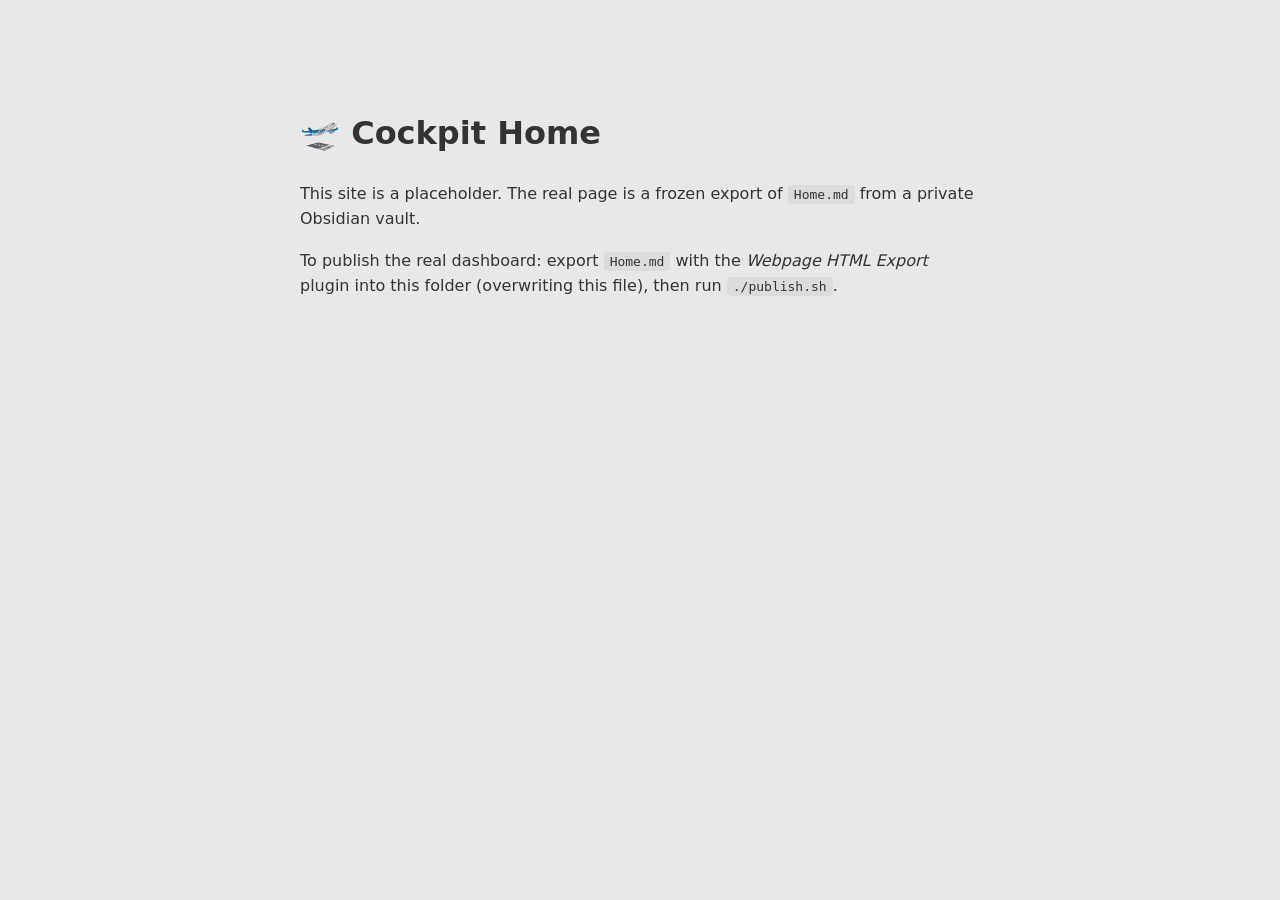
==== index.html @ 24bc6e13 "Scaffold public Cockpit Home site (placeholder)" ====
<!DOCTYPE html>
<html lang="en">
<head>
  <meta charset="utf-8">
  <meta name="viewport" content="width=device-width, initial-scale=1">
  <title>Cockpit Home</title>
  <style>
    body { font-family: -apple-system, system-ui, sans-serif; background:#e8e8e8;
           color:#333; max-width:680px; margin:12vh auto; padding:0 24px; line-height:1.6; }
    code { background:#dcdcdc; padding:2px 6px; border-radius:4px; }
  </style>
</head>
<body>
  <h1>🛫 Cockpit Home</h1>
  <p>This site is a placeholder. The real page is a frozen export of
     <code>Home.md</code> from a private Obsidian vault.</p>
  <p>To publish the real dashboard: export <code>Home.md</code> with the
     <em>Webpage HTML Export</em> plugin into this folder (overwriting this file),
     then run <code>./publish.sh</code>.</p>
</body>
</html>
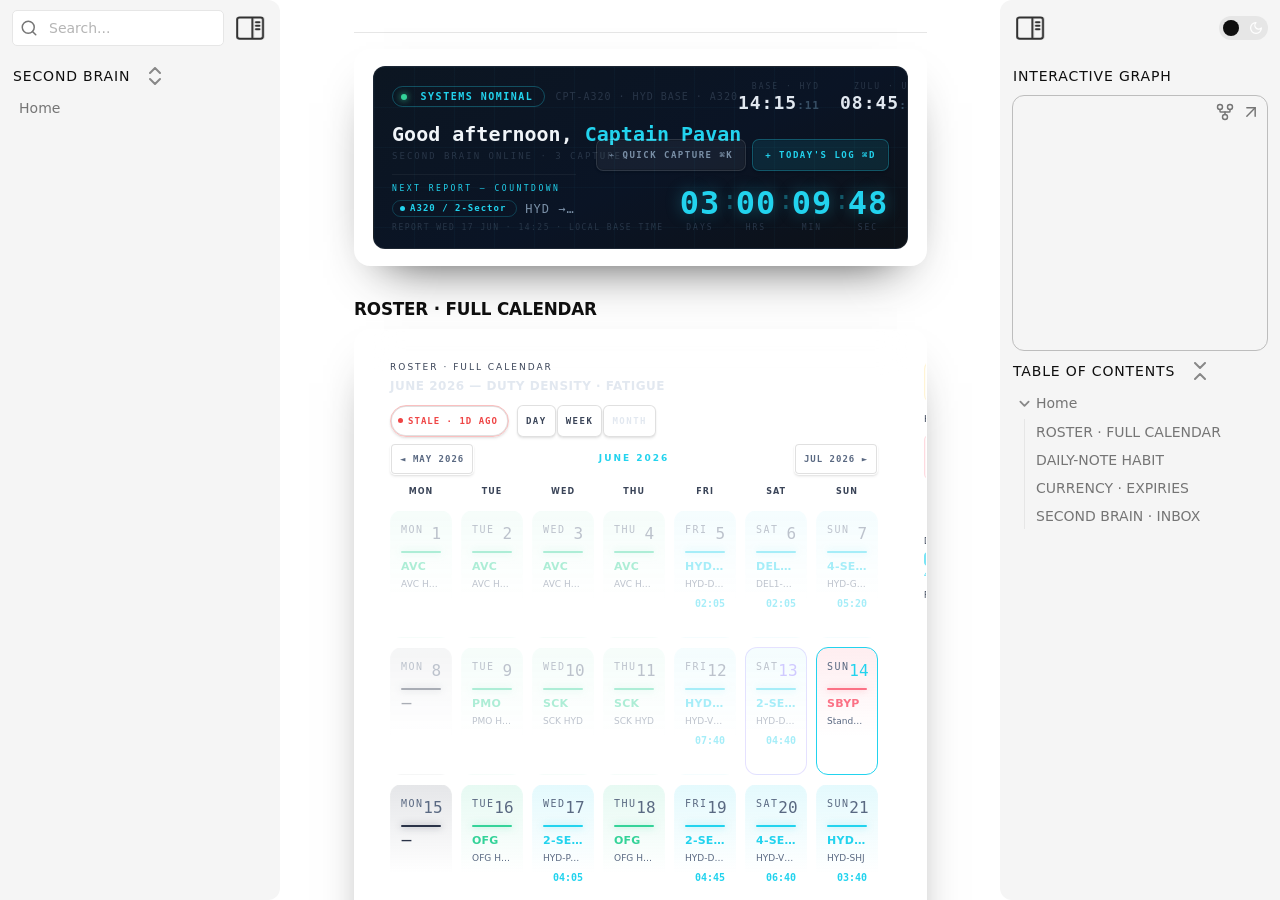
==== commit 15e68231: "Update Home.md snapshot — 2026-06-14 14:23" ====
--- a/index.html
+++ b/index.html
@@ -1,21 +1,541 @@
-<!DOCTYPE html>
-<html lang="en">
-<head>
-  <meta charset="utf-8">
-  <meta name="viewport" content="width=device-width, initial-scale=1">
-  <title>Cockpit Home</title>
-  <style>
-    body { font-family: -apple-system, system-ui, sans-serif; background:#e8e8e8;
-           color:#333; max-width:680px; margin:12vh auto; padding:0 24px; line-height:1.6; }
-    code { background:#dcdcdc; padding:2px 6px; border-radius:4px; }
-  </style>
-</head>
-<body>
-  <h1>🛫 Cockpit Home</h1>
-  <p>This site is a placeholder. The real page is a frozen export of
-     <code>Home.md</code> from a private Obsidian vault.</p>
-  <p>To publish the real dashboard: export <code>Home.md</code> with the
-     <em>Webpage HTML Export</em> plugin into this folder (overwriting this file),
-     then run <code>./publish.sh</code>.</p>
-</body>
-</html>
+<!DOCTYPE html> <html lang="en"><head>
+<title>Home</title>
+<base href=".">
+<meta name="pathname" content="index.html">
+<meta name="description" content="second brain - Home">
+<meta property="og:title" content="Home">
+<meta property="og:description" content="second brain - Home">
+<meta property="og:type" content="website">
+<meta property="og:url" content="index.html">
+<meta property="og:image" content="undefined">
+<meta charset="UTF-8"><meta property="og:site_name" content="second brain"><meta name="viewport" content="width=device-width, initial-scale=1.0, user-scalable=yes, minimum-scale=1.0, maximum-scale=5.0"><link rel="alternate" type="application/rss+xml" title="RSS Feed" href="site-lib/rss.xml"><script async="" id="webpage-script" src="site-lib/scripts/webpage.js" onload="this.onload=null;this.setAttribute(&quot;loaded&quot;, &quot;true&quot;)"></script><script async="" id="graph-wasm-script" src="site-lib/scripts/graph-wasm.js" onload="this.onload=null;this.setAttribute(&quot;loaded&quot;, &quot;true&quot;)"></script><script async="" id="graph-render-worker-script" src="site-lib/scripts/graph-render-worker.js" onload="this.onload=null;this.setAttribute(&quot;loaded&quot;, &quot;true&quot;)"></script><link rel="icon" href="site-lib/media/favicon.png"><link rel="preload" href="site-lib/styles/snippets.css" as="style" onload="this.onload=null;this.rel='stylesheet'"><noscript><link rel="stylesheet" href="site-lib/styles/snippets.css"></noscript><link rel="stylesheet" href="site-lib/styles/obsidian.css"><link rel="stylesheet" href="site-lib/styles/theme.css"><link rel="preload" href="site-lib/styles/global-variable-styles.css" as="style" onload="this.onload=null;this.rel='stylesheet'"><noscript><link rel="stylesheet" href="site-lib/styles/global-variable-styles.css"></noscript><link rel="preload" href="site-lib/styles/main-styles.css" as="style" onload="this.onload=null;this.rel='stylesheet'"><noscript><link rel="stylesheet" href="site-lib/styles/main-styles.css"></noscript><style>body{--line-width:40em;--line-width-adaptive:40em;--file-line-width:40em;--sidebar-width:min(20em, 80vw);--collapse-arrow-size:11px;--tree-vertical-spacing:1.3em;--sidebar-margin:12px}:root{background-color:#202124}.sidebar{height:100%;font-size:14px;z-index:10;min-width:calc(var(--sidebar-width) + var(--divider-width-hover));max-width:calc(var(--sidebar-width) + var(--divider-width-hover));position:relative;overflow:hidden;overflow:clip;transition:min-width ease-in-out,max-width ease-in-out;transition-duration:.2s;contain:size}#left-sidebar{left:0}#right-sidebar{right:0}.sidebar.is-collapsed{min-width:0;max-width:0}.sidebar.floating{position:absolute}.sidebar .leaf-content{height:100%;min-width:calc(var(--sidebar-width) - var(--divider-width-hover));top:0;padding:var(--sidebar-margin);padding-top:4em;line-height:var(--line-height-tight);background-color:var(--background-secondary);transition:background-color,border-right,border-left,box-shadow;transition-duration:var(--color-fade-speed);transition-timing-function:ease-in-out;position:absolute;display:flex;flex-direction:column}.sidebar:not(.is-collapsed) .leaf-content{min-width:calc(max(100%,var(--sidebar-width)) - 3px);max-width:calc(max(100%,var(--sidebar-width)) - 3px)}#left-sidebar-content{left:0;border-top-right-radius:var(--radius-l);border-bottom-right-radius:var(--radius-l)}#right-sidebar-content{right:0;border-top-left-radius:var(--radius-l);border-bottom-left-radius:var(--radius-l)}.sidebar #left-sidebar-content,.sidebar #right-sidebar-content{contain:none!important;container-type:normal!important;animation:none!important}.sidebar:has(.leaf-content:empty):has(.topbar-content:empty){display:none}.sidebar-topbar{height:calc(2.3em + 2 * var(--sidebar-margin));width:var(--sidebar-width);padding:var(--sidebar-margin);z-index:1;position:fixed;display:flex;align-items:center;transition:width ease-in-out;transition-duration:inherit}.sidebar.is-collapsed .sidebar-topbar{width:calc(2.3em + var(--sidebar-margin) * 2)}.sidebar .sidebar-topbar.is-collapsed{width:0}#left-sidebar .sidebar-topbar{left:0;flex-direction:row;border-top-right-radius:var(--radius-l)}#right-sidebar .sidebar-topbar{right:0;flex-direction:row-reverse;border-top-left-radius:var(--radius-l)}#left-sidebar .topbar-content{margin-right:calc(2.3em + var(--sidebar-margin));flex-direction:row}#right-sidebar .topbar-content{margin-left:calc(2.3em + var(--sidebar-margin));flex-direction:row-reverse}.topbar-content{overflow:hidden visible;overflow:clip visible;width:100%;height:100%;display:flex;align-items:center;transition:inherit}.sidebar.is-collapsed .topbar-content{width:0;transition:inherit}.clickable-icon.sidebar-collapse-icon{background-color:transparent;color:var(--icon-color-focused);padding:2px!important;margin:0!important;height:100%!important;width:2.3em!important;margin-inline:0.14em!important;position:absolute}#left-sidebar .clickable-icon.sidebar-collapse-icon{transform:rotateY(180deg);right:var(--sidebar-margin)}#right-sidebar .clickable-icon.sidebar-collapse-icon{transform:rotateY(180deg);left:var(--sidebar-margin)}.clickable-icon.sidebar-collapse-icon svg.svg-icon{width:100%;height:100%}.feature-title{margin-left:1px;text-transform:uppercase;letter-spacing:.06em;margin-top:.75em;margin-bottom:.75em}.feature-header{display:flex;align-items:center;padding-top:0;font-size:1em;padding-left:0}body.floating-sidebars .sidebar{position:absolute}body{transition:background-color var(--color-fade-speed) ease-in-out}#navbar:not(:empty){display:flex;align-items:center;justify-content:space-between;padding:.5em 1em;width:100%}#main{display:flex;flex-direction:column;height:100%;width:100%;align-items:stretch;justify-content:center}#main-horizontal{display:flex;flex-direction:row;flex-grow:1;width:100%;align-items:stretch;justify-content:center}#center-content{flex-basis:100%;max-width:100%;width:100%;height:100%;display:flex;flex-direction:column;align-items:center;transition:opacity .2s ease-in-out;contain:inline-size}.hide{opacity:0!important;transition:opacity .2s ease-in-out;pointer-events:none}#center-content>.obsidian-document{padding-left:2em;padding-right:1em;margin-bottom:0;width:100%;width:-webkit-fill-available;width:-moz-available;width:fill-available;transition:background-color var(--color-fade-speed) ease-in-out;border-top-right-radius:var(--window-radius,var(--radius-m));border-top-left-radius:var(--window-radius,var(--radius-m));overflow-x:hidden!important;overflow-y:auto!important;display:flex!important;flex-direction:column!important;align-items:center!important;contain:inline-size}body #center-content>.obsidian-document>.markdown-preview-sizer{padding-bottom:80vh;width:100%;max-width:var(--line-width);flex-basis:var(--line-width);transition:background-color var(--color-fade-speed) ease-in-out;contain:inline-size}#center-content>.obsidian-document>div{width:100%!important;transition:background-color var(--color-fade-speed) ease-in-out;contain:inline-size}#center-content>.obsidian-document:not([data-type=markdown]).embed{display:flex;padding:1em;height:100%;width:100%;align-items:center;justify-content:center}#center-content>.obsidian-document:not([data-type=markdown]).embed>*{max-width:100%;max-height:100%;object-fit:contain}:not(h1,h2,h3,h4,h5,h6,li):has(> :is(.math,table)){overflow-x:auto!important}#center-content>.obsidian-document:not([data-type=markdown]){overflow-x:auto;contain:content;padding:0;margin:0;height:100%}.obsidian-document[data-type=attachment]{display:flex;flex-direction:column;align-items:center;justify-content:center;height:100%;width:100%}.obsidian-document[data-type=attachment]>*{outline:0;border:none;box-shadow:none}.obsidian-document[data-type=attachment] :is(img){max-width:90%;max-height:90%;object-fit:contain}.obsidian-document[data-type=attachment]>:is(audio){width:100%;max-width:min(90%,var(--line-width))}.obsidian-document[data-type=attachment]>:is(embed,iframe,video){width:100%;height:100%;max-width:100%;max-height:100%;object-fit:contain}.canvas-wrapper>:is(.header,.footer){z-index:100;position:absolute;display:flex;justify-content:center;flex-direction:column;width:100%;align-items:center}.scroll-highlight{position:absolute;width:100%;height:100%;pointer-events:none;z-index:1000;background-color:hsla(var(--color-accent-hsl),.25);opacity:0;padding:1em;inset:50%;translate:-50% -50%;border-radius:var(--radius-s)}</style><script defer="">async function loadIncludes(){let e=document.querySelectorAll("link[itemprop='include']");for(const t of e){let e=t.getAttribute("href");try{let o="";if(e.startsWith("https:")||e.startsWith("http:")||"file:"!=window.location.protocol){const n=await fetch(e);if(!n.ok){console.log("Could not include file: "+e),t?.remove();continue}o=await n.text()}else{const t=document.getElementById(btoa(encodeURI(e)));if(t){const e=JSON.parse(decodeURI(atob(t.getAttribute("value")??"")));o=e?.data??""}}let n=document.createRange().createContextualFragment(o);t.before(n),t.remove(),console.log("Included text: "+o),console.log("Included file: "+e)}catch(o){t?.remove(),console.log("Could not include file: "+e,o);continue}}}document.addEventListener("DOMContentLoaded",(()=>{loadIncludes()}));let isFileProtocol="file:"==location.protocol;function waitLoadScripts(e,t){let o=e.map((e=>document.getElementById(e+"-script")));!function e(n){let l=o[n],c=n+1;l?(l&&"true"!=l.getAttribute("loaded")||n<o.length&&e(c),n<o.length&&l.addEventListener("load",(()=>e(c)))):n<o.length?e(c):t()}(0)}</script></head><body class="publish css-settings-manager mod-macos is-hidden-frameless show-inline-title show-ribbon show-view-header minimal-default-light minimal-default-dark links-int-on links-ext-on full-width-media trim-cols sidebar-tabs-default is-focused"><script defer="">let theme=localStorage.getItem("theme")||(window.matchMedia("(prefers-color-scheme: dark)").matches?"dark":"light");"dark"==theme?(document.body.classList.add("theme-dark"),document.body.classList.remove("theme-light")):(document.body.classList.add("theme-light"),document.body.classList.remove("theme-dark")),window.innerWidth<480?document.body.classList.add("is-phone"):window.innerWidth<768?document.body.classList.add("is-tablet"):window.innerWidth<1024?document.body.classList.add("is-small-screen"):document.body.classList.add("is-large-screen")</script><div class="parsed-feature-container" style="display: contents;"><link itemprop="include" href="site-lib/html/custom-head-content-content.html"></div><div id="main"><div id="navbar"></div><div id="main-horizontal"><div id="left-content" class="leaf" style="--sidebar-width: var(--sidebar-width-left);"><div id="left-sidebar" class="sidebar"><div class="sidebar-handle"></div><div class="sidebar-topbar"><div class="topbar-content"><div id="search-container"><div id="search-wrapper"><input enterkeyhint="search" type="search" spellcheck="false" placeholder="Search..."><div aria-label="Clear search" id="search-clear-button"></div></div></div></div><div class="clickable-icon sidebar-collapse-icon"><svg xmlns="http://www.w3.org/2000/svg" width="100%" height="100%" viewBox="0 0 24 24" fill="none" stroke="currentColor" stroke-width="3" stroke-linecap="round" stroke-linejoin="round" class="svg-icon"><path d="M21 3H3C1.89543 3 1 3.89543 1 5V19C1 20.1046 1.89543 21 3 21H21C22.1046 21 23 20.1046 23 19V5C23 3.89543 22.1046 3 21 3Z"></path><path d="M10 4V20"></path><path d="M4 7H7"></path><path d="M4 10H7"></path><path d="M4 13H7"></path></svg></div></div><div class="sidebar-content-wrapper"><div id="left-sidebar-content" class="leaf-content"><link itemprop="include" href="site-lib/html/file-tree-content.html"></div></div><script defer="">let ls = document.querySelector("#left-sidebar"); ls.classList.toggle("is-collapsed", window.innerWidth < 768); ls.style.setProperty("--sidebar-width", localStorage.getItem("sidebar-left-width"));</script></div></div><div id="center-content" class="leaf"><div class="obsidian-document markdown-preview-view markdown-rendered node-insert-event allow-fold-headings allow-fold-lists show-indentation-guide show-properties cockpit is-readable-line-width" data-type="markdown"><style id="MJX-CHTML-styles"></style><pre class="frontmatter language-yaml" style="display: none;"><code class="language-yaml is-loaded"><span class="token key atrule">cssclasses</span><span class="token punctuation">:</span>
+  <span class="token punctuation">-</span> cockpit
+<span class="token key atrule">banner</span><span class="token punctuation">:</span> <span class="token boolean important">false</span></code><button class="copy-code-button"><svg xmlns="http://www.w3.org/2000/svg" width="24" height="24" viewBox="0 0 24 24" fill="none" stroke="currentColor" stroke-width="2" stroke-linecap="round" stroke-linejoin="round" class="svg-icon lucide-copy"><rect x="8" y="8" width="14" height="14" rx="2" ry="2"></rect><path d="M4 16c-1.1 0-2-.9-2-2V4c0-1.1.9-2 2-2h10c1.1 0 2 .9 2 2"></path></svg></button></pre><div class="markdown-preview-sizer markdown-preview-section"><div class="header"><h1 class="page-title heading inline-title" id="Home_0">Home</h1><div class="data-bar"></div></div><div class="markdown-preview-pusher" style="width: 1px; height: 0.1px; margin-bottom: 0px;"></div><div class="el-pre"><div class="block-language-dataviewjs node-insert-event" style="overflow-x: auto;">
+<div style="
+  background:linear-gradient(155deg,#0c1622 0%,#0a1425 55%,#0d1117 100%);
+  border:1px solid rgba(255,255,255,0.07);border-radius:12px;
+  padding:14px 18px 14px;position:relative;overflow:hidden;
+  font-family:'JetBrains Mono','Fira Code','SF Mono',monospace;
+">
+  <div style="position:absolute;inset:0;pointer-events:none;
+    background-image:linear-gradient(rgba(34,211,238,0.03) 1px,transparent 1px),
+    linear-gradient(90deg,rgba(34,211,238,0.03) 1px,transparent 1px);
+    background-size:40px 40px"></div>
+
+  <div style="display:flex;justify-content:space-between;align-items:center;margin-bottom:10px">
+    <div style="display:flex;align-items:center;gap:10px;white-space:nowrap">
+      <span id="ck-comp-badge" style="display:inline-flex;align-items:center;gap:6px;flex-shrink:0;
+        border:1px solid rgba(34,211,238,0.3);border-radius:20px;
+        padding:2px 11px 2px 8px;font-size:10px;font-weight:700;letter-spacing:1.5px;color:#22d3ee;white-space:nowrap">
+        <span style="width:6px;height:6px;border-radius:50%;background:#34d399;box-shadow:0 0 7px #34d399;flex-shrink:0;display:inline-block"></span>&nbsp;SYSTEMS NOMINAL
+      </span>
+      <span style="font-size:10px;color:#283547;letter-spacing:1px;white-space:nowrap">CPT-A320 · HYD BASE · A320</span>
+    </div>
+    <div style="display:flex;gap:20px;text-align:right;flex-shrink:0">
+      <div>
+        <div style="font-size:8px;color:#283547;letter-spacing:2px;margin-bottom:1px">BASE · HYD</div>
+        <div style="font-size:18px;font-weight:700;color:#e2e8f0;letter-spacing:1px;line-height:1;white-space:nowrap">
+          <span id="ck-hyd">14:15</span><span style="font-size:11px;color:#374d63">:<span id="ck-hyd-s">11</span></span>
+        </div>
+      </div>
+      <div>
+        <div style="font-size:8px;color:#283547;letter-spacing:2px;margin-bottom:1px">ZULU · UTC</div>
+        <div style="font-size:18px;font-weight:700;color:#e2e8f0;letter-spacing:1px;line-height:1;white-space:nowrap">
+          <span id="ck-utc">08:45</span><span style="font-size:11px;color:#374d63">:<span id="ck-utc-s">11</span></span>
+        </div>
+      </div>
+    </div>
+  </div>
+
+  <div style="display:grid;grid-template-columns:1fr auto;gap:0 20px;align-items:end">
+    <div style="min-width:0">
+      <div style="font-size:20px;font-weight:800;color:#f1f5f9;line-height:1.2;white-space:nowrap">
+        <span id="ck-greet">Good afternoon</span>, <span style="color:#22d3ee">Captain Pavan</span>
+      </div>
+      <div style="font-size:9px;color:#283547;letter-spacing:2px;margin-top:4px;white-space:nowrap">
+        SECOND BRAIN ONLINE · 3 CAPTURES
+      </div>
+      <div style="border-top:1px solid rgba(255,255,255,0.05);margin-top:10px;padding-top:8px">
+        <div style="font-size:8px;color:#22d3ee;letter-spacing:2.5px;margin-bottom:5px;white-space:nowrap;overflow:hidden">NEXT REPORT — COUNTDOWN</div>
+        
+        <div style="display:flex;align-items:center;gap:8px;margin-bottom:4px;flex-wrap:nowrap">
+          <span style="display:inline-flex;align-items:center;gap:5px;flex-shrink:0;
+            border:1px solid rgba(34,211,238,0.22);border-radius:20px;
+            padding:1px 10px 1px 7px;font-size:9px;font-weight:700;letter-spacing:1px;color:#22d3ee;white-space:nowrap">
+            <span style="width:5px;height:5px;border-radius:50%;background:#22d3ee;flex-shrink:0"></span>
+            A320 / 2-Sector
+          </span>
+          <span style="font-size:12px;color:#7a8fa6;letter-spacing:1px;white-space:nowrap;overflow:hidden;text-overflow:ellipsis">HYD → PAT → HYD</span>
+        </div>
+        <div style="font-size:8px;color:#283547;letter-spacing:1.5px;white-space:nowrap">REPORT WED 17 JUN · 14:25 · LOCAL BASE TIME</div>
+        
+      </div>
+    </div>
+    <div style="display:flex;flex-direction:column;align-items:flex-end;gap:10px;flex-shrink:0">
+      <div style="display:flex;gap:6px">
+        <button id="ck-capture" style="background:rgba(255,255,255,0.05);
+          border:1px solid rgba(255,255,255,0.1);border-radius:7px;
+          padding:6px 12px;color:#7a8fa6;cursor:pointer;
+          font-family:inherit;font-size:9px;font-weight:700;letter-spacing:1.5px;white-space:nowrap">
+          ⌁ QUICK CAPTURE ⌘K
+        </button>
+        <button id="ck-daily" style="background:rgba(34,211,238,0.1);
+          border:1px solid rgba(34,211,238,0.28);border-radius:7px;
+          padding:6px 12px;color:#22d3ee;cursor:pointer;
+          font-family:inherit;font-size:9px;font-weight:700;letter-spacing:1.5px;white-space:nowrap">
+          + TODAY'S LOG ⌘D
+        </button>
+      </div>
+      <div style="display:flex;align-items:flex-end;gap:1px">
+        
+          <div style="text-align:center;min-width:42px">
+            <div id="ck-d" style="font-size:32px;font-weight:700;color:#22d3ee;
+              letter-spacing:1px;line-height:1;text-shadow:0 0 16px rgba(34,211,238,0.35)">03</div>
+            <div style="font-size:8px;color:#283547;letter-spacing:2px;margin-top:3px">DAYS</div>
+          </div>
+          <div style="font-size:26px;color:#22d3ee;opacity:0.35;padding-bottom:14px;width:12px;text-align:center">:</div>
+        
+          <div style="text-align:center;min-width:42px">
+            <div id="ck-h" style="font-size:32px;font-weight:700;color:#22d3ee;
+              letter-spacing:1px;line-height:1;text-shadow:0 0 16px rgba(34,211,238,0.35)">00</div>
+            <div style="font-size:8px;color:#283547;letter-spacing:2px;margin-top:3px">HRS</div>
+          </div>
+          <div style="font-size:26px;color:#22d3ee;opacity:0.35;padding-bottom:14px;width:12px;text-align:center">:</div>
+        
+          <div style="text-align:center;min-width:42px">
+            <div id="ck-m" style="font-size:32px;font-weight:700;color:#22d3ee;
+              letter-spacing:1px;line-height:1;text-shadow:0 0 16px rgba(34,211,238,0.35)">09</div>
+            <div style="font-size:8px;color:#283547;letter-spacing:2px;margin-top:3px">MIN</div>
+          </div>
+          <div style="font-size:26px;color:#22d3ee;opacity:0.35;padding-bottom:14px;width:12px;text-align:center">:</div>
+        
+          <div style="text-align:center;min-width:42px">
+            <div id="ck-s" style="font-size:32px;font-weight:700;color:#22d3ee;
+              letter-spacing:1px;line-height:1;text-shadow:0 0 16px rgba(34,211,238,0.35)">48</div>
+            <div style="font-size:8px;color:#283547;letter-spacing:2px;margin-top:3px">SEC</div>
+          </div>
+          
+        
+      </div>
+    </div>
+  </div>
+</div></div></div><div class="el-h2"><h2 data-heading="ROSTER · FULL CALENDAR" dir="auto" class="heading" id="ROSTER_·_FULL_CALENDAR_0"><span class="heading-collapse-indicator collapse-indicator collapse-icon"><svg xmlns="http://www.w3.org/2000/svg" width="24" height="24" viewBox="0 0 24 24" fill="none" stroke="currentColor" stroke-width="2" stroke-linecap="round" stroke-linejoin="round" class="svg-icon right-triangle"><path d="M3 8L12 17L21 8"></path></svg></span>ROSTER · FULL CALENDAR</h2></div><div class="el-pre"><div class="block-language-dataviewjs node-insert-event" style="overflow-x: auto;">
+  <div style="display:grid;grid-template-columns:1fr 260px;gap:12px;align-items:stretch;-webkit-text-size-adjust:100%;text-size-adjust:100%">
+    <div style="background:rgba(255,255,255,0.025);border:1px solid rgba(255,255,255,0.07);border-radius:12px;padding:14px 16px;height:100%;box-sizing:border-box;-webkit-text-size-adjust:100%;text-size-adjust:100%">
+      <div style="display:flex;justify-content:space-between;align-items:flex-start;gap:8px;flex-wrap:wrap;margin-bottom:4px">
+        <div>
+          <div style="font-size:9px;color:#3a4458;letter-spacing:2px">ROSTER · FULL CALENDAR</div>
+          <div style="font-size:12px;font-weight:700;color:#e2e8f0;margin-top:2px;letter-spacing:0.5px">JUNE 2026 — DUTY DENSITY · FATIGUE</div>
+          
+        </div>
+        <div style="display:flex;align-items:center;gap:6px;flex-shrink:0;flex-wrap:wrap;justify-content:flex-end">
+          <button data-ck-stale="" style="display:inline-flex;align-items:center;gap:5px;background:transparent;border:1px solid #ef444455;border-radius:20px;padding:3px 10px 3px 7px;color:#ef4444;cursor:pointer;font-family:'JetBrains Mono',monospace;font-size:9px;font-weight:700;letter-spacing:1px;white-space:nowrap">
+            <span style="width:5px;height:5px;border-radius:50%;background:#ef4444;flex-shrink:0"></span>
+            STALE · 1D AGO
+          </button>
+          <div style="background:rgba(255,255,255,0.06);border-radius:8px;padding:2px;display:flex;gap:1px;">
+            <button data-ck-view="day" style="background:transparent;border:none;border-radius:6px;padding:3px 9px;color:#3a4458;cursor:pointer;font-family:'JetBrains Mono',monospace;font-size:9px;font-weight:700;letter-spacing:1.5px">DAY</button>
+            <button data-ck-view="week" style="background:transparent;border:none;border-radius:6px;padding:3px 9px;color:#3a4458;cursor:pointer;font-family:'JetBrains Mono',monospace;font-size:9px;font-weight:700;letter-spacing:1.5px">WEEK</button>
+            <button data-ck-view="month" style="background:rgba(255,255,255,0.13);border:none;border-radius:6px;padding:3px 9px;color:#e2e8f0;cursor:pointer;font-family:'JetBrains Mono',monospace;font-size:9px;font-weight:700;letter-spacing:1.5px">MONTH</button>
+          </div>
+        </div>
+      </div>
+      <div data-ck-tip="" style="display:none;font-size:9px;color:#8696b3;padding:4px 8px;background:rgba(0,0,0,0.4);border-radius:6px;margin-bottom:6px">
+        eCrew → _data/roster.md · Last written: 13 Jun, 14:01 IST · To update: sync eCrew calendar then append to roster.md
+      </div>
+      <div style="display:flex;align-items:center;justify-content:space-between;margin-bottom:8px">
+    <button data-ck-nav="-1" style="background:rgba(255,255,255,0.04);border:1px solid rgba(255,255,255,0.09);border-radius:5px;color:#5a6982;cursor:pointer;font-family:'JetBrains Mono',monospace;font-size:9px;font-weight:700;letter-spacing:1px;padding:3px 9px">◄ MAY 2026</button>
+    <span style="font-size:9px;font-weight:700;letter-spacing:2px;color:#22d3ee">JUNE 2026</span>
+    <button data-ck-nav="1" style="background:rgba(255,255,255,0.04);border:1px solid rgba(255,255,255,0.09);border-radius:5px;color:#5a6982;cursor:pointer;font-family:'JetBrains Mono',monospace;font-size:9px;font-weight:700;letter-spacing:1px;padding:3px 9px">JUL 2026 ►</button>
+  </div><div style="overflow-x:auto;margin-top:0"><div class="ck-grid" style="grid-template-columns:repeat(7,minmax(62px,1fr))"><div style="text-align:center;font-size:8px;font-weight:700;letter-spacing:1px;color:#3a4458;padding:3px 0">MON</div><div style="text-align:center;font-size:8px;font-weight:700;letter-spacing:1px;color:#3a4458;padding:3px 0">TUE</div><div style="text-align:center;font-size:8px;font-weight:700;letter-spacing:1px;color:#3a4458;padding:3px 0">WED</div><div style="text-align:center;font-size:8px;font-weight:700;letter-spacing:1px;color:#3a4458;padding:3px 0">THU</div><div style="text-align:center;font-size:8px;font-weight:700;letter-spacing:1px;color:#3a4458;padding:3px 0">FRI</div><div style="text-align:center;font-size:8px;font-weight:700;letter-spacing:1px;color:#3a4458;padding:3px 0">SAT</div><div style="text-align:center;font-size:8px;font-weight:700;letter-spacing:1px;color:#3a4458;padding:3px 0">SUN</div><div class="ck-day" data-ck-date="2026-06-01" style="background:linear-gradient(180deg,#34d3991f,transparent 70%);border:1px solid rgba(255,255,255,.08);opacity:0.4;cursor:pointer">
+      <div style="display:flex;justify-content:space-between;align-items:flex-start">
+        <span class="ck-hud">MON</span>
+        <span class="ck-num" style="color:#5a6982">1</span>
+      </div>
+      <div style="height:2px;border-radius:2px;margin:5px 0 6px;background:#34d399;box-shadow:0 0 7px #34d39988"></div>
+      <div style="font-size:11px;font-weight:700;color:#34d399;letter-spacing:0.2px;overflow:hidden;text-overflow:ellipsis;white-space:nowrap">AVC</div>
+      <div style="font-size:9px;color:#5a6982;margin-top:3px;overflow:hidden;text-overflow:ellipsis;white-space:nowrap">AVC HYD</div>
+      
+    </div><div class="ck-day" data-ck-date="2026-06-02" style="background:linear-gradient(180deg,#34d3991f,transparent 70%);border:1px solid rgba(255,255,255,.08);opacity:0.4;cursor:pointer">
+      <div style="display:flex;justify-content:space-between;align-items:flex-start">
+        <span class="ck-hud">TUE</span>
+        <span class="ck-num" style="color:#5a6982">2</span>
+      </div>
+      <div style="height:2px;border-radius:2px;margin:5px 0 6px;background:#34d399;box-shadow:0 0 7px #34d39988"></div>
+      <div style="font-size:11px;font-weight:700;color:#34d399;letter-spacing:0.2px;overflow:hidden;text-overflow:ellipsis;white-space:nowrap">AVC</div>
+      <div style="font-size:9px;color:#5a6982;margin-top:3px;overflow:hidden;text-overflow:ellipsis;white-space:nowrap">AVC HYD</div>
+      
+    </div><div class="ck-day" data-ck-date="2026-06-03" style="background:linear-gradient(180deg,#34d3991f,transparent 70%);border:1px solid rgba(255,255,255,.08);opacity:0.4;cursor:pointer">
+      <div style="display:flex;justify-content:space-between;align-items:flex-start">
+        <span class="ck-hud">WED</span>
+        <span class="ck-num" style="color:#5a6982">3</span>
+      </div>
+      <div style="height:2px;border-radius:2px;margin:5px 0 6px;background:#34d399;box-shadow:0 0 7px #34d39988"></div>
+      <div style="font-size:11px;font-weight:700;color:#34d399;letter-spacing:0.2px;overflow:hidden;text-overflow:ellipsis;white-space:nowrap">AVC</div>
+      <div style="font-size:9px;color:#5a6982;margin-top:3px;overflow:hidden;text-overflow:ellipsis;white-space:nowrap">AVC HYD</div>
+      
+    </div><div class="ck-day" data-ck-date="2026-06-04" style="background:linear-gradient(180deg,#34d3991f,transparent 70%);border:1px solid rgba(255,255,255,.08);opacity:0.4;cursor:pointer">
+      <div style="display:flex;justify-content:space-between;align-items:flex-start">
+        <span class="ck-hud">THU</span>
+        <span class="ck-num" style="color:#5a6982">4</span>
+      </div>
+      <div style="height:2px;border-radius:2px;margin:5px 0 6px;background:#34d399;box-shadow:0 0 7px #34d39988"></div>
+      <div style="font-size:11px;font-weight:700;color:#34d399;letter-spacing:0.2px;overflow:hidden;text-overflow:ellipsis;white-space:nowrap">AVC</div>
+      <div style="font-size:9px;color:#5a6982;margin-top:3px;overflow:hidden;text-overflow:ellipsis;white-space:nowrap">AVC HYD</div>
+      
+    </div><div class="ck-day" data-ck-date="2026-06-05" style="background:linear-gradient(180deg,#22d3ee1f,transparent 70%);border:1px solid rgba(255,255,255,.08);opacity:0.4;cursor:pointer">
+      <div style="display:flex;justify-content:space-between;align-items:flex-start">
+        <span class="ck-hud">FRI</span>
+        <span class="ck-num" style="color:#5a6982">5</span>
+      </div>
+      <div style="height:2px;border-radius:2px;margin:5px 0 6px;background:#22d3ee;box-shadow:0 0 7px #22d3ee88"></div>
+      <div style="font-size:11px;font-weight:700;color:#22d3ee;letter-spacing:0.2px;overflow:hidden;text-overflow:ellipsis;white-space:nowrap">HYD-DEL1<span style="font-size:7px;color:#f59e0b"> ✈</span></div>
+      <div style="font-size:9px;color:#5a6982;margin-top:3px;overflow:hidden;text-overflow:ellipsis;white-space:nowrap">HYD-DEL1</div>
+      <div style="margin-top:4px;font-size:10px;font-weight:700;color:#22d3ee;font-family:'JetBrains Mono',monospace;text-align:right">02:05</div>
+    </div><div class="ck-day" data-ck-date="2026-06-06" style="background:linear-gradient(180deg,#22d3ee1f,transparent 70%);border:1px solid rgba(255,255,255,.08);opacity:0.4;cursor:pointer">
+      <div style="display:flex;justify-content:space-between;align-items:flex-start">
+        <span class="ck-hud">SAT</span>
+        <span class="ck-num" style="color:#5a6982">6</span>
+      </div>
+      <div style="height:2px;border-radius:2px;margin:5px 0 6px;background:#22d3ee;box-shadow:0 0 7px #22d3ee88"></div>
+      <div style="font-size:11px;font-weight:700;color:#22d3ee;letter-spacing:0.2px;overflow:hidden;text-overflow:ellipsis;white-space:nowrap">DEL1-HYD</div>
+      <div style="font-size:9px;color:#5a6982;margin-top:3px;overflow:hidden;text-overflow:ellipsis;white-space:nowrap">DEL1-HYD</div>
+      <div style="margin-top:4px;font-size:10px;font-weight:700;color:#22d3ee;font-family:'JetBrains Mono',monospace;text-align:right">02:05</div>
+    </div><div class="ck-day" data-ck-date="2026-06-07" style="background:linear-gradient(180deg,#22d3ee1f,transparent 70%);border:1px solid rgba(255,255,255,.08);opacity:0.4;cursor:pointer">
+      <div style="display:flex;justify-content:space-between;align-items:flex-start">
+        <span class="ck-hud">SUN</span>
+        <span class="ck-num" style="color:#5a6982">7</span>
+      </div>
+      <div style="height:2px;border-radius:2px;margin:5px 0 6px;background:#22d3ee;box-shadow:0 0 7px #22d3ee88"></div>
+      <div style="font-size:11px;font-weight:700;color:#22d3ee;letter-spacing:0.2px;overflow:hidden;text-overflow:ellipsis;white-space:nowrap">4-SECTOR</div>
+      <div style="font-size:9px;color:#5a6982;margin-top:3px;overflow:hidden;text-overflow:ellipsis;white-space:nowrap">HYD-GOI-HYD-BBI1-HYD</div>
+      <div style="margin-top:4px;font-size:10px;font-weight:700;color:#22d3ee;font-family:'JetBrains Mono',monospace;text-align:right">05:20</div>
+    </div><div class="ck-day" data-ck-date="2026-06-08" style="background:linear-gradient(180deg,#2a33481f,transparent 70%);border:1px solid rgba(255,255,255,.08);opacity:0.4;cursor:pointer">
+      <div style="display:flex;justify-content:space-between;align-items:flex-start">
+        <span class="ck-hud">MON</span>
+        <span class="ck-num" style="color:#5a6982">8</span>
+      </div>
+      <div style="height:2px;border-radius:2px;margin:5px 0 6px;background:#2a3348;box-shadow:0 0 7px #2a334888"></div>
+      <div style="font-size:11px;font-weight:700;color:#2a3348;letter-spacing:0.2px;overflow:hidden;text-overflow:ellipsis;white-space:nowrap">—</div>
+      <div style="font-size:9px;color:#5a6982;margin-top:3px;overflow:hidden;text-overflow:ellipsis;white-space:nowrap"></div>
+      
+    </div><div class="ck-day" data-ck-date="2026-06-09" style="background:linear-gradient(180deg,#34d3991f,transparent 70%);border:1px solid rgba(255,255,255,.08);opacity:0.4;cursor:pointer">
+      <div style="display:flex;justify-content:space-between;align-items:flex-start">
+        <span class="ck-hud">TUE</span>
+        <span class="ck-num" style="color:#5a6982">9</span>
+      </div>
+      <div style="height:2px;border-radius:2px;margin:5px 0 6px;background:#34d399;box-shadow:0 0 7px #34d39988"></div>
+      <div style="font-size:11px;font-weight:700;color:#34d399;letter-spacing:0.2px;overflow:hidden;text-overflow:ellipsis;white-space:nowrap">PMO</div>
+      <div style="font-size:9px;color:#5a6982;margin-top:3px;overflow:hidden;text-overflow:ellipsis;white-space:nowrap">PMO HYD</div>
+      
+    </div><div class="ck-day" data-ck-date="2026-06-10" style="background:linear-gradient(180deg,#34d3991f,transparent 70%);border:1px solid rgba(255,255,255,.08);opacity:0.4;cursor:pointer">
+      <div style="display:flex;justify-content:space-between;align-items:flex-start">
+        <span class="ck-hud">WED</span>
+        <span class="ck-num" style="color:#5a6982">10</span>
+      </div>
+      <div style="height:2px;border-radius:2px;margin:5px 0 6px;background:#34d399;box-shadow:0 0 7px #34d39988"></div>
+      <div style="font-size:11px;font-weight:700;color:#34d399;letter-spacing:0.2px;overflow:hidden;text-overflow:ellipsis;white-space:nowrap">SCK</div>
+      <div style="font-size:9px;color:#5a6982;margin-top:3px;overflow:hidden;text-overflow:ellipsis;white-space:nowrap">SCK HYD</div>
+      
+    </div><div class="ck-day" data-ck-date="2026-06-11" style="background:linear-gradient(180deg,#34d3991f,transparent 70%);border:1px solid rgba(255,255,255,.08);opacity:0.4;cursor:pointer">
+      <div style="display:flex;justify-content:space-between;align-items:flex-start">
+        <span class="ck-hud">THU</span>
+        <span class="ck-num" style="color:#5a6982">11</span>
+      </div>
+      <div style="height:2px;border-radius:2px;margin:5px 0 6px;background:#34d399;box-shadow:0 0 7px #34d39988"></div>
+      <div style="font-size:11px;font-weight:700;color:#34d399;letter-spacing:0.2px;overflow:hidden;text-overflow:ellipsis;white-space:nowrap">SCK</div>
+      <div style="font-size:9px;color:#5a6982;margin-top:3px;overflow:hidden;text-overflow:ellipsis;white-space:nowrap">SCK HYD</div>
+      
+    </div><div class="ck-day" data-ck-date="2026-06-12" style="background:linear-gradient(180deg,#22d3ee1f,transparent 70%);border:1px solid rgba(255,255,255,.08);opacity:0.4;cursor:pointer">
+      <div style="display:flex;justify-content:space-between;align-items:flex-start">
+        <span class="ck-hud">FRI</span>
+        <span class="ck-num" style="color:#5a6982">12</span>
+      </div>
+      <div style="height:2px;border-radius:2px;margin:5px 0 6px;background:#22d3ee;box-shadow:0 0 7px #22d3ee88"></div>
+      <div style="font-size:11px;font-weight:700;color:#22d3ee;letter-spacing:0.2px;overflow:hidden;text-overflow:ellipsis;white-space:nowrap">HYD-VTZ-HYD</div>
+      <div style="font-size:9px;color:#5a6982;margin-top:3px;overflow:hidden;text-overflow:ellipsis;white-space:nowrap">HYD-VTZ-HYD</div>
+      <div style="margin-top:4px;font-size:10px;font-weight:700;color:#22d3ee;font-family:'JetBrains Mono',monospace;text-align:right">07:40</div>
+    </div><div class="ck-day" data-ck-date="2026-06-13" style="background:linear-gradient(180deg,#22d3ee1f,transparent 70%);border:1px solid rgba(139,123,255,0.55);opacity:0.4;cursor:pointer">
+      <div style="display:flex;justify-content:space-between;align-items:flex-start">
+        <span class="ck-hud">SAT</span>
+        <span class="ck-num" style="color:#8b7bff">13</span>
+      </div>
+      <div style="height:2px;border-radius:2px;margin:5px 0 6px;background:#22d3ee;box-shadow:0 0 7px #22d3ee88"></div>
+      <div style="font-size:11px;font-weight:700;color:#22d3ee;letter-spacing:0.2px;overflow:hidden;text-overflow:ellipsis;white-space:nowrap">2-SECTOR</div>
+      <div style="font-size:9px;color:#5a6982;margin-top:3px;overflow:hidden;text-overflow:ellipsis;white-space:nowrap">HYD-DEL1-HYD</div>
+      <div style="margin-top:4px;font-size:10px;font-weight:700;color:#22d3ee;font-family:'JetBrains Mono',monospace;text-align:right">04:40</div>
+    </div><div class="ck-day" data-ck-date="2026-06-14" style="background:linear-gradient(180deg,#fb71851f,transparent 70%);border:1px solid #22d3ee;;cursor:pointer">
+      <div style="display:flex;justify-content:space-between;align-items:flex-start">
+        <span class="ck-hud">SUN</span>
+        <span class="ck-num" style="color:#22d3ee">14</span>
+      </div>
+      <div style="height:2px;border-radius:2px;margin:5px 0 6px;background:#fb7185;box-shadow:0 0 7px #fb718588"></div>
+      <div style="font-size:11px;font-weight:700;color:#fb7185;letter-spacing:0.2px;overflow:hidden;text-overflow:ellipsis;white-space:nowrap">SBYP</div>
+      <div style="font-size:9px;color:#5a6982;margin-top:3px;overflow:hidden;text-overflow:ellipsis;white-space:nowrap">Standby HYD</div>
+      
+    </div><div class="ck-day" data-ck-date="2026-06-15" style="background:linear-gradient(180deg,#2a33481f,transparent 70%);border:1px solid rgba(255,255,255,.08);;cursor:pointer">
+      <div style="display:flex;justify-content:space-between;align-items:flex-start">
+        <span class="ck-hud">MON</span>
+        <span class="ck-num" style="color:#5a6982">15</span>
+      </div>
+      <div style="height:2px;border-radius:2px;margin:5px 0 6px;background:#2a3348;box-shadow:0 0 7px #2a334888"></div>
+      <div style="font-size:11px;font-weight:700;color:#2a3348;letter-spacing:0.2px;overflow:hidden;text-overflow:ellipsis;white-space:nowrap">—</div>
+      <div style="font-size:9px;color:#5a6982;margin-top:3px;overflow:hidden;text-overflow:ellipsis;white-space:nowrap"></div>
+      
+    </div><div class="ck-day" data-ck-date="2026-06-16" style="background:linear-gradient(180deg,#34d3991f,transparent 70%);border:1px solid rgba(255,255,255,.08);;cursor:pointer">
+      <div style="display:flex;justify-content:space-between;align-items:flex-start">
+        <span class="ck-hud">TUE</span>
+        <span class="ck-num" style="color:#5a6982">16</span>
+      </div>
+      <div style="height:2px;border-radius:2px;margin:5px 0 6px;background:#34d399;box-shadow:0 0 7px #34d39988"></div>
+      <div style="font-size:11px;font-weight:700;color:#34d399;letter-spacing:0.2px;overflow:hidden;text-overflow:ellipsis;white-space:nowrap">OFG</div>
+      <div style="font-size:9px;color:#5a6982;margin-top:3px;overflow:hidden;text-overflow:ellipsis;white-space:nowrap">OFG HYD</div>
+      
+    </div><div class="ck-day" data-ck-date="2026-06-17" style="background:linear-gradient(180deg,#22d3ee1f,transparent 70%);border:1px solid rgba(255,255,255,.08);;cursor:pointer">
+      <div style="display:flex;justify-content:space-between;align-items:flex-start">
+        <span class="ck-hud">WED</span>
+        <span class="ck-num" style="color:#5a6982">17</span>
+      </div>
+      <div style="height:2px;border-radius:2px;margin:5px 0 6px;background:#22d3ee;box-shadow:0 0 7px #22d3ee88"></div>
+      <div style="font-size:11px;font-weight:700;color:#22d3ee;letter-spacing:0.2px;overflow:hidden;text-overflow:ellipsis;white-space:nowrap">2-SECTOR</div>
+      <div style="font-size:9px;color:#5a6982;margin-top:3px;overflow:hidden;text-overflow:ellipsis;white-space:nowrap">HYD-PAT-HYD</div>
+      <div style="margin-top:4px;font-size:10px;font-weight:700;color:#22d3ee;font-family:'JetBrains Mono',monospace;text-align:right">04:05</div>
+    </div><div class="ck-day" data-ck-date="2026-06-18" style="background:linear-gradient(180deg,#34d3991f,transparent 70%);border:1px solid rgba(255,255,255,.08);;cursor:pointer">
+      <div style="display:flex;justify-content:space-between;align-items:flex-start">
+        <span class="ck-hud">THU</span>
+        <span class="ck-num" style="color:#5a6982">18</span>
+      </div>
+      <div style="height:2px;border-radius:2px;margin:5px 0 6px;background:#34d399;box-shadow:0 0 7px #34d39988"></div>
+      <div style="font-size:11px;font-weight:700;color:#34d399;letter-spacing:0.2px;overflow:hidden;text-overflow:ellipsis;white-space:nowrap">OFG</div>
+      <div style="font-size:9px;color:#5a6982;margin-top:3px;overflow:hidden;text-overflow:ellipsis;white-space:nowrap">OFG HYD</div>
+      
+    </div><div class="ck-day" data-ck-date="2026-06-19" style="background:linear-gradient(180deg,#22d3ee1f,transparent 70%);border:1px solid rgba(255,255,255,.08);;cursor:pointer">
+      <div style="display:flex;justify-content:space-between;align-items:flex-start">
+        <span class="ck-hud">FRI</span>
+        <span class="ck-num" style="color:#5a6982">19</span>
+      </div>
+      <div style="height:2px;border-radius:2px;margin:5px 0 6px;background:#22d3ee;box-shadow:0 0 7px #22d3ee88"></div>
+      <div style="font-size:11px;font-weight:700;color:#22d3ee;letter-spacing:0.2px;overflow:hidden;text-overflow:ellipsis;white-space:nowrap">2-SECTOR</div>
+      <div style="font-size:9px;color:#5a6982;margin-top:3px;overflow:hidden;text-overflow:ellipsis;white-space:nowrap">HYD-DEL1-HYD</div>
+      <div style="margin-top:4px;font-size:10px;font-weight:700;color:#22d3ee;font-family:'JetBrains Mono',monospace;text-align:right">04:45</div>
+    </div><div class="ck-day" data-ck-date="2026-06-20" style="background:linear-gradient(180deg,#22d3ee1f,transparent 70%);border:1px solid rgba(255,255,255,.08);;cursor:pointer">
+      <div style="display:flex;justify-content:space-between;align-items:flex-start">
+        <span class="ck-hud">SAT</span>
+        <span class="ck-num" style="color:#5a6982">20</span>
+      </div>
+      <div style="height:2px;border-radius:2px;margin:5px 0 6px;background:#22d3ee;box-shadow:0 0 7px #22d3ee88"></div>
+      <div style="font-size:11px;font-weight:700;color:#22d3ee;letter-spacing:0.2px;overflow:hidden;text-overflow:ellipsis;white-space:nowrap">4-SECTOR</div>
+      <div style="font-size:9px;color:#5a6982;margin-top:3px;overflow:hidden;text-overflow:ellipsis;white-space:nowrap">HYD-VTZ-HYD-JDH-HYD</div>
+      <div style="margin-top:4px;font-size:10px;font-weight:700;color:#22d3ee;font-family:'JetBrains Mono',monospace;text-align:right">06:40</div>
+    </div><div class="ck-day" data-ck-date="2026-06-21" style="background:linear-gradient(180deg,#22d3ee1f,transparent 70%);border:1px solid rgba(255,255,255,.08);;cursor:pointer">
+      <div style="display:flex;justify-content:space-between;align-items:flex-start">
+        <span class="ck-hud">SUN</span>
+        <span class="ck-num" style="color:#5a6982">21</span>
+      </div>
+      <div style="height:2px;border-radius:2px;margin:5px 0 6px;background:#22d3ee;box-shadow:0 0 7px #22d3ee88"></div>
+      <div style="font-size:11px;font-weight:700;color:#22d3ee;letter-spacing:0.2px;overflow:hidden;text-overflow:ellipsis;white-space:nowrap">HYD-SHJ<span style="font-size:7px;color:#f59e0b"> ✈</span></div>
+      <div style="font-size:9px;color:#5a6982;margin-top:3px;overflow:hidden;text-overflow:ellipsis;white-space:nowrap">HYD-SHJ</div>
+      <div style="margin-top:4px;font-size:10px;font-weight:700;color:#22d3ee;font-family:'JetBrains Mono',monospace;text-align:right">03:40</div>
+    </div><div class="ck-day" data-ck-date="2026-06-22" style="background:linear-gradient(180deg,#22d3ee1f,transparent 70%);border:1px solid rgba(255,255,255,.08);;cursor:pointer">
+      <div style="display:flex;justify-content:space-between;align-items:flex-start">
+        <span class="ck-hud">MON</span>
+        <span class="ck-num" style="color:#5a6982">22</span>
+      </div>
+      <div style="height:2px;border-radius:2px;margin:5px 0 6px;background:#22d3ee;box-shadow:0 0 7px #22d3ee88"></div>
+      <div style="font-size:11px;font-weight:700;color:#22d3ee;letter-spacing:0.2px;overflow:hidden;text-overflow:ellipsis;white-space:nowrap">2-SECTOR</div>
+      <div style="font-size:9px;color:#5a6982;margin-top:3px;overflow:hidden;text-overflow:ellipsis;white-space:nowrap">SHJ-TRV2-HYD</div>
+      <div style="margin-top:4px;font-size:10px;font-weight:700;color:#22d3ee;font-family:'JetBrains Mono',monospace;text-align:right">06:15</div>
+    </div><div class="ck-day" data-ck-date="2026-06-23" style="background:linear-gradient(180deg,#2a33481f,transparent 70%);border:1px solid rgba(255,255,255,.08);;cursor:pointer">
+      <div style="display:flex;justify-content:space-between;align-items:flex-start">
+        <span class="ck-hud">TUE</span>
+        <span class="ck-num" style="color:#5a6982">23</span>
+      </div>
+      <div style="height:2px;border-radius:2px;margin:5px 0 6px;background:#2a3348;box-shadow:0 0 7px #2a334888"></div>
+      <div style="font-size:11px;font-weight:700;color:#2a3348;letter-spacing:0.2px;overflow:hidden;text-overflow:ellipsis;white-space:nowrap">—</div>
+      <div style="font-size:9px;color:#5a6982;margin-top:3px;overflow:hidden;text-overflow:ellipsis;white-space:nowrap"></div>
+      
+    </div><div class="ck-day" data-ck-date="2026-06-24" style="background:linear-gradient(180deg,#34d3991f,transparent 70%);border:1px solid rgba(255,255,255,.08);;cursor:pointer">
+      <div style="display:flex;justify-content:space-between;align-items:flex-start">
+        <span class="ck-hud">WED</span>
+        <span class="ck-num" style="color:#5a6982">24</span>
+      </div>
+      <div style="height:2px;border-radius:2px;margin:5px 0 6px;background:#34d399;box-shadow:0 0 7px #34d39988"></div>
+      <div style="font-size:11px;font-weight:700;color:#34d399;letter-spacing:0.2px;overflow:hidden;text-overflow:ellipsis;white-space:nowrap">OFG</div>
+      <div style="font-size:9px;color:#5a6982;margin-top:3px;overflow:hidden;text-overflow:ellipsis;white-space:nowrap">OFG HYD</div>
+      
+    </div><div class="ck-day" data-ck-date="2026-06-25" style="background:linear-gradient(180deg,#22d3ee1f,transparent 70%);border:1px solid rgba(255,255,255,.08);;cursor:pointer">
+      <div style="display:flex;justify-content:space-between;align-items:flex-start">
+        <span class="ck-hud">THU</span>
+        <span class="ck-num" style="color:#5a6982">25</span>
+      </div>
+      <div style="height:2px;border-radius:2px;margin:5px 0 6px;background:#22d3ee;box-shadow:0 0 7px #22d3ee88"></div>
+      <div style="font-size:11px;font-weight:700;color:#22d3ee;letter-spacing:0.2px;overflow:hidden;text-overflow:ellipsis;white-space:nowrap">2-SECTOR<span style="font-size:7px;color:#f59e0b"> ✈</span></div>
+      <div style="font-size:9px;color:#5a6982;margin-top:3px;overflow:hidden;text-overflow:ellipsis;white-space:nowrap">HYD-TRZ-SIN2</div>
+      <div style="margin-top:4px;font-size:10px;font-weight:700;color:#22d3ee;font-family:'JetBrains Mono',monospace;text-align:right">06:00</div>
+    </div><div class="ck-day" data-ck-date="2026-06-26" style="background:linear-gradient(180deg,#22d3ee1f,transparent 70%);border:1px solid rgba(255,255,255,.08);;cursor:pointer">
+      <div style="display:flex;justify-content:space-between;align-items:flex-start">
+        <span class="ck-hud">FRI</span>
+        <span class="ck-num" style="color:#5a6982">26</span>
+      </div>
+      <div style="height:2px;border-radius:2px;margin:5px 0 6px;background:#22d3ee;box-shadow:0 0 7px #22d3ee88"></div>
+      <div style="font-size:11px;font-weight:700;color:#22d3ee;letter-spacing:0.2px;overflow:hidden;text-overflow:ellipsis;white-space:nowrap">SIN2-HYD</div>
+      <div style="font-size:9px;color:#5a6982;margin-top:3px;overflow:hidden;text-overflow:ellipsis;white-space:nowrap">SIN2-HYD</div>
+      <div style="margin-top:4px;font-size:10px;font-weight:700;color:#22d3ee;font-family:'JetBrains Mono',monospace;text-align:right">04:35</div>
+    </div><div class="ck-day" data-ck-date="2026-06-27" style="background:linear-gradient(180deg,#34d3991f,transparent 70%);border:1px solid rgba(255,255,255,.08);;cursor:pointer">
+      <div style="display:flex;justify-content:space-between;align-items:flex-start">
+        <span class="ck-hud">SAT</span>
+        <span class="ck-num" style="color:#5a6982">27</span>
+      </div>
+      <div style="height:2px;border-radius:2px;margin:5px 0 6px;background:#34d399;box-shadow:0 0 7px #34d39988"></div>
+      <div style="font-size:11px;font-weight:700;color:#34d399;letter-spacing:0.2px;overflow:hidden;text-overflow:ellipsis;white-space:nowrap">OFG</div>
+      <div style="font-size:9px;color:#5a6982;margin-top:3px;overflow:hidden;text-overflow:ellipsis;white-space:nowrap">OFG HYD</div>
+      
+    </div><div class="ck-day" data-ck-date="2026-06-28" style="background:linear-gradient(180deg,#fb71851f,transparent 70%);border:1px solid rgba(255,255,255,.08);;cursor:pointer">
+      <div style="display:flex;justify-content:space-between;align-items:flex-start">
+        <span class="ck-hud">SUN</span>
+        <span class="ck-num" style="color:#5a6982">28</span>
+      </div>
+      <div style="height:2px;border-radius:2px;margin:5px 0 6px;background:#fb7185;box-shadow:0 0 7px #fb718588"></div>
+      <div style="font-size:11px;font-weight:700;color:#fb7185;letter-spacing:0.2px;overflow:hidden;text-overflow:ellipsis;white-space:nowrap">SBYP</div>
+      <div style="font-size:9px;color:#5a6982;margin-top:3px;overflow:hidden;text-overflow:ellipsis;white-space:nowrap">Standby HYD</div>
+      
+    </div><div class="ck-day" data-ck-date="2026-06-29" style="background:linear-gradient(180deg,#22d3ee1f,transparent 70%);border:1px solid rgba(255,255,255,.08);;cursor:pointer">
+      <div style="display:flex;justify-content:space-between;align-items:flex-start">
+        <span class="ck-hud">MON</span>
+        <span class="ck-num" style="color:#5a6982">29</span>
+      </div>
+      <div style="height:2px;border-radius:2px;margin:5px 0 6px;background:#22d3ee;box-shadow:0 0 7px #22d3ee88"></div>
+      <div style="font-size:11px;font-weight:700;color:#22d3ee;letter-spacing:0.2px;overflow:hidden;text-overflow:ellipsis;white-space:nowrap">HYD-KWI1<span style="font-size:7px;color:#f59e0b"> ✈</span></div>
+      <div style="font-size:9px;color:#5a6982;margin-top:3px;overflow:hidden;text-overflow:ellipsis;white-space:nowrap">HYD-KWI1</div>
+      <div style="margin-top:4px;font-size:10px;font-weight:700;color:#22d3ee;font-family:'JetBrains Mono',monospace;text-align:right">05:05</div>
+    </div><div class="ck-day" data-ck-date="2026-06-30" style="background:linear-gradient(180deg,#2a33481f,transparent 70%);border:1px solid rgba(255,255,255,.08);;cursor:pointer">
+      <div style="display:flex;justify-content:space-between;align-items:flex-start">
+        <span class="ck-hud">TUE</span>
+        <span class="ck-num" style="color:#5a6982">30</span>
+      </div>
+      <div style="height:2px;border-radius:2px;margin:5px 0 6px;background:#2a3348;box-shadow:0 0 7px #2a334888"></div>
+      <div style="font-size:11px;font-weight:700;color:#2a3348;letter-spacing:0.2px;overflow:hidden;text-overflow:ellipsis;white-space:nowrap">—</div>
+      <div style="font-size:9px;color:#5a6982;margin-top:3px;overflow:hidden;text-overflow:ellipsis;white-space:nowrap"></div>
+      
+    </div></div></div>
+  <div style="margin-top:12px">
+    <div style="display:flex;align-items:center;gap:8px;margin-bottom:5px">
+      <span style="font-size:8px;color:#3a4458;letter-spacing:1.5px">ROSTER PATTERN</span>
+      <div style="flex:1;height:1px;background:rgba(255,255,255,0.05)"></div>
+    </div>
+    <div style="display:flex;gap:4px;align-items:stretch">
+      <div style="background:rgba(255,255,255,0.025);border:1px solid rgba(255,255,255,0.05);border-radius:5px;padding:6px 3px;text-align:center;flex:1;min-width:0">
+    <div style="font-size:14px;font-weight:700;color:#22d3ee;font-family:'JetBrains Mono',monospace;line-height:1;white-space:nowrap">13</div>
+    <div style="font-size:7px;color:#3a4458;letter-spacing:0.7px;margin-top:3px;white-space:nowrap">DUTY DAYS</div>
+  </div>
+      <div style="background:rgba(255,255,255,0.025);border:1px solid rgba(255,255,255,0.05);border-radius:5px;padding:6px 3px;text-align:center;flex:1;min-width:0">
+    <div style="font-size:11px;font-weight:700;color:#22d3ee;font-family:'JetBrains Mono',monospace;line-height:1;white-space:nowrap">62:55</div>
+    <div style="font-size:7px;color:#3a4458;letter-spacing:0.7px;margin-top:3px;white-space:nowrap">BLOCK HRS</div>
+  </div>
+      <div style="background:rgba(255,255,255,0.025);border:1px solid rgba(255,255,255,0.05);border-radius:5px;padding:6px 3px;text-align:center;flex:1;min-width:0">
+    <div style="font-size:14px;font-weight:700;color:#34d399;font-family:'JetBrains Mono',monospace;line-height:1;white-space:nowrap">9</div>
+    <div style="font-size:7px;color:#3a4458;letter-spacing:0.7px;margin-top:3px;white-space:nowrap">BASE RTN</div>
+  </div>
+      <div style="background:rgba(255,255,255,0.025);border:1px solid rgba(255,255,255,0.05);border-radius:5px;padding:6px 3px;text-align:center;flex:1;min-width:0">
+    <div style="font-size:14px;font-weight:700;color:#f59e0b;font-family:'JetBrains Mono',monospace;line-height:1;white-space:nowrap">4</div>
+    <div style="font-size:7px;color:#3a4458;letter-spacing:0.7px;margin-top:3px;white-space:nowrap">LAYOVERS</div>
+  </div>
+      <div style="background:rgba(255,255,255,0.025);border:1px solid rgba(255,255,255,0.05);border-radius:5px;padding:6px 3px;text-align:center;flex:1;min-width:0">
+    <div style="font-size:14px;font-weight:700;color:#8b7bff;font-family:'JetBrains Mono',monospace;line-height:1;white-space:nowrap">2</div>
+    <div style="font-size:7px;color:#3a4458;letter-spacing:0.7px;margin-top:3px;white-space:nowrap">4-SECTOR</div>
+  </div>
+    </div>
+  </div>
+  <div style="margin-top:8px;display:flex;flex-wrap:wrap;gap:8px;font-size:9px;color:#3a4458">
+    <span><b style="color:#22d3ee">■</b> Duty</span><span><b style="color:#34d399">■</b> Rest</span><span><b style="color:#f59e0b">■</b> Family</span><span><b style="color:#8b7bff">■</b> Personal</span><span><b style="color:#fb7185">■</b> Standby</span>
+    <span>💪 workout · 👨‍👩‍👧 family · 😴 rest · ✈ away &nbsp;·&nbsp; double-click to open</span>
+  </div>
+    </div>
+    <div style="background:rgba(255,255,255,0.025);border:1px solid rgba(255,255,255,0.07);border-radius:12px;padding:14px 16px;height:100%;box-sizing:border-box;-webkit-text-size-adjust:100%;text-size-adjust:100%"><div style="background:#fbbf240a;border:1px solid #fbbf2428;border-radius:8px;padding:8px 10px;margin-bottom:10px;cursor:pointer;user-select:none" data-ck-comp-toggle="">
+    <div style="display:flex;align-items:center;gap:7px">
+      <span style="width:6px;height:6px;border-radius:50%;background:#fbbf24;box-shadow:0 0 6px #fbbf24;flex-shrink:0"></span>
+      <span style="font-size:8px;font-weight:700;color:#fbbf24;letter-spacing:1.5px;font-family:'JetBrains Mono',monospace;flex:1">COMPLIANCE · AMBER · 2 VIOLATIONS</span>
+      <span style="font-size:8px;font-weight:700;color:#fbbf24bb;font-family:'JetBrains Mono',monospace;letter-spacing:1px;border:1px solid #fbbf2444;border-radius:4px;padding:1px 6px">▼</span>
+    </div>
+    
+  </div><div style="font-size:9px;color:#3a4458;letter-spacing:2px;margin-bottom:8px">HUMAN FACTORS · THIS MONTH</div>
+  <div style="display:grid;grid-template-columns:1fr 1fr;gap:4px;margin-bottom:10px">
+    <div style="text-align:center;background:rgba(251,113,133,0.07);border:1px solid #fb718533;border-radius:5px;padding:6px 2px">
+      <div style="font-size:18px;font-weight:700;color:#fb7185;font-family:'JetBrains Mono',monospace;line-height:1">1</div>
+      <div style="font-size:7px;color:#3a4458;letter-spacing:1px;margin-top:2px">WOCL DUTIES</div>
+    </div>
+    <div style="text-align:center;background:rgba(251,113,133,0.07);border:1px solid #fb718533;border-radius:5px;padding:6px 2px">
+      <div style="font-size:18px;font-weight:700;color:#fb7185;font-family:'JetBrains Mono',monospace;line-height:1">2</div>
+      <div style="font-size:7px;color:#3a4458;letter-spacing:1px;margin-top:2px">RED-EYE</div>
+    </div>
+    <div style="text-align:center;background:rgba(255,255,255,0.025);border-radius:5px;padding:6px 2px">
+      <div style="font-size:18px;font-weight:700;color:#fbbf24;font-family:'JetBrains Mono',monospace;line-height:1">4</div>
+      <div style="font-size:7px;color:#3a4458;letter-spacing:1px;margin-top:2px">MAX CONSEC</div>
+    </div>
+    <div style="text-align:center;background:rgba(255,255,255,0.025);border-radius:5px;padding:6px 2px">
+      <div style="font-size:18px;font-weight:700;color:#22d3ee;font-family:'JetBrains Mono',monospace;line-height:1">10.0</div>
+      <div style="font-size:7px;color:#3a4458;letter-spacing:1px;margin-top:2px">AVG FATIGUE</div>
+    </div>
+  </div>
+  <div style="font-size:8px;color:#3a4458;letter-spacing:1.5px;margin-bottom:4px">DUTY FATIGUE DISTRIBUTION</div>
+  <div style="display:flex;height:14px;border-radius:4px;overflow:hidden;margin-bottom:4px;gap:1px">
+    <div style="flex:4;background:#22d3ee99;border-radius:3px 0 0 3px"></div>
+    <div style="flex:4;background:#fbbf24aa"></div>
+    <div style="flex:5;background:#fb7185bb;border-radius:0 3px 3px 0"></div>
+    
+  </div>
+  <div style="display:flex;justify-content:space-between;font-size:7px;margin-bottom:10px">
+    <span style="color:#22d3ee">4 LOW</span>
+    <span style="color:#fbbf24">4 MOD</span>
+    <span style="color:#fb7185">5 HIGH</span>
+  </div>
+  <div style="font-size:8px;color:#3a4458;letter-spacing:1.5px;margin-bottom:4px">FTL BLOCK HOURS</div>
+  <div style="display:flex;gap:4px;justify-content:center">
+    <div style="text-align:center;flex:1">
+    <svg width="96" height="96" viewBox="0 0 96 96">
+      <circle cx="48" cy="48" r="36" fill="none" stroke="rgba(255,255,255,0.06)" stroke-width="7"></circle>
+      <circle cx="48" cy="48" r="36" fill="none" stroke="#22d3ee" stroke-width="7" stroke-dasharray="87.27344391672445 226.1946710584651" stroke-dashoffset="56.548667764616276" stroke-linecap="round" style="filter:drop-shadow(0 0 6px #22d3ee88)"></circle>
+      <text x="48" y="43" text-anchor="middle" style="fill:#f1f5f9;font-size:14px;font-weight:700;font-family:'JetBrains Mono',monospace">38:35</text>
+      <text x="48" y="57" text-anchor="middle" style="fill:#3a4458;font-size:9px;font-family:'JetBrains Mono',monospace">·100·</text>
+    </svg>
+    <div style="font-size:9px;color:#3a4458;letter-spacing:1.5px;margin-top:2px">28-DAY</div>
+  </div>
+    <div style="text-align:center;flex:1">
+    <svg width="96" height="96" viewBox="0 0 96 96">
+      <circle cx="48" cy="48" r="36" fill="none" stroke="rgba(255,255,255,0.06)" stroke-width="7"></circle>
+      <circle cx="48" cy="48" r="36" fill="none" stroke="#8b7bff" stroke-width="7" stroke-dasharray="80.83820552511112 226.1946710584651" stroke-dashoffset="56.548667764616276" stroke-linecap="round" style="filter:drop-shadow(0 0 6px #8b7bff88)"></circle>
+      <text x="48" y="43" text-anchor="middle" style="fill:#f1f5f9;font-size:14px;font-weight:700;font-family:'JetBrains Mono',monospace">357:23</text>
+      <text x="48" y="57" text-anchor="middle" style="fill:#3a4458;font-size:9px;font-family:'JetBrains Mono',monospace">·1000·</text>
+    </svg>
+    <div style="font-size:9px;color:#3a4458;letter-spacing:1.5px;margin-top:2px">165D</div>
+  </div>
+  </div>
+  <div style="margin-top:6px;text-align:center;font-size:7px;color:#2a3d52;letter-spacing:0.3px;line-height:1.6">
+    DGCA-CAR-FTL · reg 2026.01 · max_28_day_block_hours v1.0.0<br><span style="color:#22d3ee">⊙ 28-day total includes scheduled block hours</span>
+  </div>
+  <div style="margin-top:10px;display:flex;justify-content:space-between;align-items:center;padding:4px 7px;background:rgba(255,255,255,0.02);border-radius:5px">
+    <span style="font-size:8px;color:#3a4458">REST / DUTY RATIO</span>
+    <span style="font-size:9px;font-weight:700;color:#34d399;font-family:'JetBrains Mono',monospace">0.85</span>
+  </div>
+  <div style="margin-top:6px;display:flex;justify-content:space-between;align-items:center;padding:4px 7px;background:rgba(255,255,255,0.02);border-radius:5px">
+    <span style="font-size:8px;color:#3a4458">AVG FDP / DUTY</span>
+    <span style="font-size:9px;font-weight:700;color:#5a6982;font-family:'JetBrains Mono',monospace">07:17</span>
+  </div></div>
+  </div>
+  </div></div><div class="el-h2"><h2 data-heading="DAILY-NOTE HABIT" dir="auto" class="heading" id="DAILY-NOTE_HABIT_0"><span class="heading-collapse-indicator collapse-indicator collapse-icon"><svg xmlns="http://www.w3.org/2000/svg" width="24" height="24" viewBox="0 0 24 24" fill="none" stroke="currentColor" stroke-width="2" stroke-linecap="round" stroke-linejoin="round" class="svg-icon right-triangle"><path d="M3 8L12 17L21 8"></path></svg></span>DAILY-NOTE HABIT</h2></div><div class="el-pre"><div class="block-language-dataviewjs node-insert-event" style="overflow-x: auto;"><div style="display:flex;align-items:baseline;gap:14px">
+ <div class="ck-num" style="font-size:38px;font-weight:700;color:#fb5e7e">1</div>
+ <div><div class="ck-hud">NOTES · LAST 42 DAYS</div>
+ <div class="ck-hud" style="color:#fb5e7e">0.2/WK · TARGET 7</div></div></div>
+ <div class="ck-bar" style="margin-top:12px"><i style="width:2.380952380952381%;background:#fb5e7e"></i></div>
+ <div style="font-size:12px;color:#8696b3;margin-top:8px">The heatmap, balance &amp; FTL all wait on this. <b>Target: 1 note/day × 14 days.</b></div></div></div><div class="el-h2"><h2 data-heading="CURRENCY · EXPIRIES" dir="auto" class="heading" id="CURRENCY_·_EXPIRIES_0"><span class="heading-collapse-indicator collapse-indicator collapse-icon"><svg xmlns="http://www.w3.org/2000/svg" width="24" height="24" viewBox="0 0 24 24" fill="none" stroke="currentColor" stroke-width="2" stroke-linecap="round" stroke-linejoin="round" class="svg-icon right-triangle"><path d="M3 8L12 17L21 8"></path></svg></span>CURRENCY · EXPIRIES</h2></div><div class="el-pre"><div class="block-language-dataviewjs node-insert-event" style="overflow-x: auto;"><div style="display:flex;justify-content:space-between;padding:7px 0;border-bottom:1px solid rgba(255,255,255,.06)">
+ <span>3 T/O + LDG (90-day)</span><span class="ck-num" style="color:#fb5e7e;font-weight:600">6d</span></div><div style="display:flex;justify-content:space-between;padding:7px 0;border-bottom:1px solid rgba(255,255,255,.06)">
+ <span>Visa · USA</span><span class="ck-num" style="color:#fbbf24;font-weight:600">28d</span></div><div style="display:flex;justify-content:space-between;padding:7px 0;border-bottom:1px solid rgba(255,255,255,.06)">
+ <span>Class 1 Medical</span><span class="ck-num" style="color:#34d399;font-weight:600">81d</span></div><div style="display:flex;justify-content:space-between;padding:7px 0;border-bottom:1px solid rgba(255,255,255,.06)">
+ <span>Licence / IR</span><span class="ck-num" style="color:#34d399;font-weight:600">137d</span></div><div style="display:flex;justify-content:space-between;padding:7px 0;border-bottom:1px solid rgba(255,255,255,.06)">
+ <span>Passport</span><span class="ck-num" style="color:#34d399;font-weight:600">235d</span></div></div></div><div class="el-h2"><h2 data-heading="SECOND BRAIN · INBOX" dir="auto" class="heading" id="SECOND_BRAIN_·_INBOX_0"><span class="heading-collapse-indicator collapse-indicator collapse-icon"><svg xmlns="http://www.w3.org/2000/svg" width="24" height="24" viewBox="0 0 24 24" fill="none" stroke="currentColor" stroke-width="2" stroke-linecap="round" stroke-linejoin="round" class="svg-icon right-triangle"><path d="M3 8L12 17L21 8"></path></svg></span>SECOND BRAIN · INBOX</h2></div><div class="el-pre"><div class="block-language-dataview node-insert-event" style="overflow-x: auto;"><ul class="dataview list-view-ul"><li><span><a data-tooltip-position="top" aria-label="_data/inbox.md" data-href="_data/inbox.md" href="_data/inbox.html" class="internal-link" target="_self" rel="noopener nofollow">inbox</a></span>: <span>-</span></li></ul></div></div><div class="footer"><div class="data-bar"></div></div></div></div></div><div id="right-content" class="leaf" style="--sidebar-width: var(--sidebar-width-right);"><div id="right-sidebar" class="sidebar"><div class="sidebar-handle"></div><div class="sidebar-topbar"><div class="topbar-content"><label class="theme-toggle-container" for="theme-toggle-input" id=""><input class="theme-toggle-input" type="checkbox" id="theme-toggle-input"><div class="toggle-background"></div></label></div><div class="clickable-icon sidebar-collapse-icon"><svg xmlns="http://www.w3.org/2000/svg" width="100%" height="100%" viewBox="0 0 24 24" fill="none" stroke="currentColor" stroke-width="3" stroke-linecap="round" stroke-linejoin="round" class="svg-icon"><path d="M21 3H3C1.89543 3 1 3.89543 1 5V19C1 20.1046 1.89543 21 3 21H21C22.1046 21 23 20.1046 23 19V5C23 3.89543 22.1046 3 21 3Z"></path><path d="M10 4V20"></path><path d="M4 7H7"></path><path d="M4 10H7"></path><path d="M4 13H7"></path></svg></div></div><div class="sidebar-content-wrapper"><div id="right-sidebar-content" class="leaf-content"><div class="graph-view-wrapper"><div class="feature-header"><div class="feature-title">Interactive Graph</div></div><div class="graph-view-placeholder">
+		<div class="graph-view-container">
+			<div class="graph-icon graph-expand" role="button" aria-label="Expand" data-tooltip-position="top"><svg xmlns="http://www.w3.org/2000/svg" width="24" height="24" viewBox="0 0 24 24" fill="none" stroke="currentColor" stroke-width="2" stroke-linecap="round" stroke-linejoin="round" class="svg-icon"><line x1="7" y1="17" x2="17" y2="7"></line><polyline points="7 7 17 7 17 17"></polyline></svg></div>
+			<div class="graph-icon graph-global" role="button" aria-label="Global Graph" data-tooltip-position="top"><svg xmlns="http://www.w3.org/2000/svg" width="24" height="24" viewBox="0 0 24 24" fill="none" stroke="currentColor" stroke-width="2" stroke-linecap="round" stroke-linejoin="round" class="svg-icon lucide-git-fork"><circle cx="12" cy="18" r="3"></circle><circle cx="6" cy="6" r="3"></circle><circle cx="18" cy="6" r="3"></circle><path d="M18 9v2c0 .6-.4 1-1 1H7c-.6 0-1-.4-1-1V9"></path><path d="M12 12v3"></path></svg></div>
+			<canvas id="graph-canvas" class="hide" width="512px" height="512px"></canvas>
+		</div>
+		</div></div><div id="outline" class=" tree-container"><div class="feature-header"><div class="feature-title">Table Of Contents</div><button class="clickable-icon nav-action-button tree-collapse-all" aria-label="Collapse All"><svg xmlns="http://www.w3.org/2000/svg" width="24" height="24" viewBox="0 0 24 24" fill="none" stroke="currentColor" stroke-width="2" stroke-linecap="round" stroke-linejoin="round"></svg></button></div><div class="tree-item mod-collapsible" data-depth="1"><a class="tree-item-self is-clickable mod-collapsible" href="index.html#Home_0" data-path="#Home_0"><div class="tree-item-icon collapse-icon"><svg xmlns="http://www.w3.org/2000/svg" width="24" height="24" viewBox="0 0 24 24" fill="none" stroke="currentColor" stroke-width="2" stroke-linecap="round" stroke-linejoin="round" class="svg-icon right-triangle"><path d="M3 8L12 17L21 8"></path></svg></div><div class="tree-item-inner heading-link" heading-name="Home">Home</div></a><div class="tree-item-children"><div class="tree-item" data-depth="2"><a class="tree-item-self is-clickable" href="index.html#ROSTER_·_FULL_CALENDAR_0" data-path="#ROSTER_·_FULL_CALENDAR_0"><div class="tree-item-inner heading-link" heading-name="ROSTER · FULL CALENDAR">ROSTER · FULL CALENDAR</div></a><div class="tree-item-children"></div></div><div class="tree-item" data-depth="2"><a class="tree-item-self is-clickable" href="index.html#DAILY-NOTE_HABIT_0" data-path="#DAILY-NOTE_HABIT_0"><div class="tree-item-inner heading-link" heading-name="DAILY-NOTE HABIT">DAILY-NOTE HABIT</div></a><div class="tree-item-children"></div></div><div class="tree-item" data-depth="2"><a class="tree-item-self is-clickable" href="index.html#CURRENCY_·_EXPIRIES_0" data-path="#CURRENCY_·_EXPIRIES_0"><div class="tree-item-inner heading-link" heading-name="CURRENCY · EXPIRIES">CURRENCY · EXPIRIES</div></a><div class="tree-item-children"></div></div><div class="tree-item" data-depth="2"><a class="tree-item-self is-clickable" href="index.html#SECOND_BRAIN_·_INBOX_0" data-path="#SECOND_BRAIN_·_INBOX_0"><div class="tree-item-inner heading-link" heading-name="SECOND BRAIN · INBOX">SECOND BRAIN · INBOX</div></a><div class="tree-item-children"></div></div></div></div></div></div></div><script defer="">let rs = document.querySelector("#right-sidebar"); rs.classList.toggle("is-collapsed", window.innerWidth < 768); rs.style.setProperty("--sidebar-width", localStorage.getItem("sidebar-right-width"));</script></div></div></div></div></body></html>
--- a/site-lib/styles/snippets.css
+++ b/site-lib/styles/snippets.css
@@ -0,0 +1 @@
+.theme-dark{--background-primary:#05070c;--background-primary-alt:#070b12;--background-secondary:#070b12;--accent-h:187;--accent-s:84%;--accent-l:53%;--text-accent:#22d3ee;--text-accent-hover:#5fe3f5;--font-text:"Space Grotesk",var(--default-font);--font-monospace-override:"JetBrains Mono";--interactive-accent:#22d3ee;--link-color:#22d3ee}.theme-dark #center-content,.theme-dark .markdown-source-view{background:radial-gradient(800px 520px at 8% -8%,#22d3ee22,transparent 60%),radial-gradient(900px 600px at 96% 0,#8b7bff1c,transparent 62%),radial-gradient(1100px 700px at 50% 120%,#22d3ee10,transparent 60%),#05070c}.markdown-rendered .block-language-dataview,.markdown-rendered .block-language-dataviewjs,.markdown-rendered .callout[data-callout=cockpit]{background:rgba(255,255,255,.045);border:1px solid rgba(255,255,255,.08);border-radius:16px;-webkit-backdrop-filter:blur(22px) saturate(140%);backdrop-filter:blur(22px) saturate(140%);box-shadow:0 1px 0 rgba(255,255,255,.06) inset,0 24px 50px -30px rgba(0,0,0,.85);padding:16px 18px;margin:10px 0 22px}.markdown-rendered h2{font-family:"JetBrains Mono",monospace;font-size:12px;letter-spacing:.16em;text-transform:uppercase;color:#5a6982;font-weight:500;border:none;margin:26px 0 8px}.markdown-rendered h1{letter-spacing:-.02em}.block-language-dataview table.dataview{border-collapse:collapse;width:100%;font-size:13.5px}.block-language-dataview th{font-family:"JetBrains Mono",monospace;font-size:10px;letter-spacing:.12em;text-transform:uppercase;color:#5a6982;font-weight:500;border:none;border-bottom:1px solid rgba(255,255,255,.08);text-align:left;padding:8px 10px}.block-language-dataview td{border:none;border-bottom:1px solid rgba(255,255,255,.06);padding:9px 10px;color:#c3cee0}.block-language-dataview tr:last-child td{border-bottom:none}.callout[data-callout=cockpit]{--callout-color:34,211,238}.callout[data-callout=cockpit] .callout-title{color:#5a6982;font-family:"JetBrains Mono",monospace;font-size:11px;letter-spacing:.14em;text-transform:uppercase}.markdown-rendered strong{color:#eaf2ff}.markdown-rendered a.internal-link{color:#22d3ee;text-decoration:none}.markdown-rendered a.internal-link:hover{text-shadow:0 0 14px #22d3ee88}.heatmap-calendar-graph{filter:saturate(1.1)}.block-language-button button,.cm-button{font-family:"JetBrains Mono",monospace!important;font-size:11px!important;letter-spacing:.08em;text-transform:uppercase;border-radius:10px!important;border:1px solid rgba(255,255,255,.14)!important;background:linear-gradient(180deg,#22d3ee46,#22d3ee22)!important;color:#eafdff!important}.cockpit .inline-title,.cockpit .metadata-container,.cockpit .metadata-properties{display:none!important}.leaf-content:has(.cockpit) .cm-sizer,.leaf-content:has(.cockpit) .markdown-preview-sizer{max-width:none!important;width:100%!important;padding-left:3px!important;padding-right:3px!important}.cockpit{--file-line-width:100vw}.cockpit .cm-sizer,.cockpit .markdown-preview-sizer{max-width:none!important}.leaf-content:has(.cockpit) .view-content{padding:0!important}.leaf-content:has(.cockpit) .markdown-preview-sizer{padding-top:16px!important;padding-bottom:24px!important}.cockpit .cm-contentContainer{padding:0!important}.cockpit .markdown-rendered .block-language-dataview,.cockpit .markdown-rendered .block-language-dataviewjs{background:0 0!important;border:none!important;border-radius:0!important;-webkit-backdrop-filter:none!important;backdrop-filter:none!important;box-shadow:none!important;padding:0!important;margin:0 0 14px!important}.ck-grid{display:grid;gap:9px}.ck-day{border:1px solid rgba(255,255,255,.08);border-radius:12px;padding:11px 10px 14px;height:128px;overflow:hidden;position:relative}.ck-bar{height:6px;border-radius:999px;background:rgba(255,255,255,.08);overflow:hidden}.ck-bar>i{display:block;height:100%;border-radius:999px}.ck-hud{font-family:"JetBrains Mono",monospace;font-size:10px;letter-spacing:.14em;text-transform:uppercase;color:#5a6982}.ck-num{font-family:"JetBrains Mono",monospace}
--- a/site-lib/styles/snippets.css
+++ b/site-lib/styles/snippets.css
@@ -0,0 +1 @@
+.theme-dark{--background-primary:#05070c;--background-primary-alt:#070b12;--background-secondary:#070b12;--accent-h:187;--accent-s:84%;--accent-l:53%;--text-accent:#22d3ee;--text-accent-hover:#5fe3f5;--font-text:"Space Grotesk",var(--default-font);--font-monospace-override:"JetBrains Mono";--interactive-accent:#22d3ee;--link-color:#22d3ee}.theme-dark #center-content,.theme-dark .markdown-source-view{background:radial-gradient(800px 520px at 8% -8%,#22d3ee22,transparent 60%),radial-gradient(900px 600px at 96% 0,#8b7bff1c,transparent 62%),radial-gradient(1100px 700px at 50% 120%,#22d3ee10,transparent 60%),#05070c}.markdown-rendered .block-language-dataview,.markdown-rendered .block-language-dataviewjs,.markdown-rendered .callout[data-callout=cockpit]{background:rgba(255,255,255,.045);border:1px solid rgba(255,255,255,.08);border-radius:16px;-webkit-backdrop-filter:blur(22px) saturate(140%);backdrop-filter:blur(22px) saturate(140%);box-shadow:0 1px 0 rgba(255,255,255,.06) inset,0 24px 50px -30px rgba(0,0,0,.85);padding:16px 18px;margin:10px 0 22px}.markdown-rendered h2{font-family:"JetBrains Mono",monospace;font-size:12px;letter-spacing:.16em;text-transform:uppercase;color:#5a6982;font-weight:500;border:none;margin:26px 0 8px}.markdown-rendered h1{letter-spacing:-.02em}.block-language-dataview table.dataview{border-collapse:collapse;width:100%;font-size:13.5px}.block-language-dataview th{font-family:"JetBrains Mono",monospace;font-size:10px;letter-spacing:.12em;text-transform:uppercase;color:#5a6982;font-weight:500;border:none;border-bottom:1px solid rgba(255,255,255,.08);text-align:left;padding:8px 10px}.block-language-dataview td{border:none;border-bottom:1px solid rgba(255,255,255,.06);padding:9px 10px;color:#c3cee0}.block-language-dataview tr:last-child td{border-bottom:none}.callout[data-callout=cockpit]{--callout-color:34,211,238}.callout[data-callout=cockpit] .callout-title{color:#5a6982;font-family:"JetBrains Mono",monospace;font-size:11px;letter-spacing:.14em;text-transform:uppercase}.markdown-rendered strong{color:#eaf2ff}.markdown-rendered a.internal-link{color:#22d3ee;text-decoration:none}.markdown-rendered a.internal-link:hover{text-shadow:0 0 14px #22d3ee88}.heatmap-calendar-graph{filter:saturate(1.1)}.block-language-button button,.cm-button{font-family:"JetBrains Mono",monospace!important;font-size:11px!important;letter-spacing:.08em;text-transform:uppercase;border-radius:10px!important;border:1px solid rgba(255,255,255,.14)!important;background:linear-gradient(180deg,#22d3ee46,#22d3ee22)!important;color:#eafdff!important}.cockpit .inline-title,.cockpit .metadata-container,.cockpit .metadata-properties{display:none!important}.leaf-content:has(.cockpit) .cm-sizer,.leaf-content:has(.cockpit) .markdown-preview-sizer{max-width:none!important;width:100%!important;padding-left:3px!important;padding-right:3px!important}.cockpit{--file-line-width:100vw}.cockpit .cm-sizer,.cockpit .markdown-preview-sizer{max-width:none!important}.leaf-content:has(.cockpit) .view-content{padding:0!important}.leaf-content:has(.cockpit) .markdown-preview-sizer{padding-top:16px!important;padding-bottom:24px!important}.cockpit .cm-contentContainer{padding:0!important}.cockpit .markdown-rendered .block-language-dataview,.cockpit .markdown-rendered .block-language-dataviewjs{background:0 0!important;border:none!important;border-radius:0!important;-webkit-backdrop-filter:none!important;backdrop-filter:none!important;box-shadow:none!important;padding:0!important;margin:0 0 14px!important}.ck-grid{display:grid;gap:9px}.ck-day{border:1px solid rgba(255,255,255,.08);border-radius:12px;padding:11px 10px 14px;height:128px;overflow:hidden;position:relative}.ck-bar{height:6px;border-radius:999px;background:rgba(255,255,255,.08);overflow:hidden}.ck-bar>i{display:block;height:100%;border-radius:999px}.ck-hud{font-family:"JetBrains Mono",monospace;font-size:10px;letter-spacing:.14em;text-transform:uppercase;color:#5a6982}.ck-num{font-family:"JetBrains Mono",monospace}
--- a/site-lib/styles/obsidian.css
+++ b/site-lib/styles/obsidian.css
@@ -0,0 +1,10 @@
+.dialog{--csstools-light-dark-toggle--4:var(--csstools-color-scheme--dark) white;--dialog-bg-color:var(--csstools-light-dark-toggle--4, #1c1b22);--csstools-light-dark-toggle--5:var(--csstools-color-scheme--dark) white;--dialog-border-color:var(--csstools-light-dark-toggle--5, #1c1b22);--csstools-light-dark-toggle--33:var(--csstools-color-scheme--dark) rgba(58, 57, 68, 0.2);--dialog-shadow:0 2px 14px 0 var(--csstools-light-dark-toggle--33, #15141a);--csstools-light-dark-toggle--6:var(--csstools-color-scheme--dark) #15141a;--text-primary-color:var(--csstools-light-dark-toggle--6, #fbfbfe);--csstools-light-dark-toggle--7:var(--csstools-color-scheme--dark) #5b5b66;--text-secondary-color:var(--csstools-light-dark-toggle--7, #cfcfd8);--hover-filter:brightness(0.9);--csstools-light-dark-toggle--8:var(--csstools-color-scheme--dark) #0060df;--link-fg-color:var(--csstools-light-dark-toggle--8, #0df);--csstools-light-dark-toggle--9:var(--csstools-color-scheme--dark) #0250bb;--link-hover-fg-color:var(--csstools-light-dark-toggle--9, #80ebff);--csstools-light-dark-toggle--10:var(--csstools-color-scheme--dark) #f0f0f4;--separator-color:var(--csstools-light-dark-toggle--10, #52525e);--textarea-border-color:#8f8f9d;--csstools-light-dark-toggle--11:var(--csstools-color-scheme--dark) white;--textarea-bg-color:var(--csstools-light-dark-toggle--11, #42414d);--textarea-fg-color:var(--text-secondary-color);--csstools-light-dark-toggle--12:var(--csstools-color-scheme--dark) #f0f0f4;--radio-bg-color:var(--csstools-light-dark-toggle--12, #2b2a33);--csstools-light-dark-toggle--13:var(--csstools-color-scheme--dark) #fbfbfe;--radio-checked-bg-color:var(--csstools-light-dark-toggle--13, #15141a);--radio-border-color:#8f8f9d;--csstools-light-dark-toggle--14:var(--csstools-color-scheme--dark) #0060df;--radio-checked-border-color:var(--csstools-light-dark-toggle--14, #0df);--csstools-light-dark-toggle--34:var(--csstools-color-scheme--dark) rgba(21, 20, 26, 0.07);--button-secondary-bg-color:var(--csstools-light-dark-toggle--34, rgba(251, 251, 254, 0.07));--button-secondary-fg-color:var(--text-primary-color);--button-secondary-border-color:var(--button-secondary-bg-color);--csstools-light-dark-toggle--35:var(--csstools-color-scheme--dark) rgba(21, 20, 26, 0.21);--button-secondary-active-bg-color:var(--csstools-light-dark-toggle--35, rgba(251, 251, 254, 0.21));--button-secondary-active-fg-color:var(--button-secondary-fg-color);--button-secondary-active-border-color:var(--button-secondary-bg-color);--csstools-light-dark-toggle--36:var(--csstools-color-scheme--dark) rgba(21, 20, 26, 0.14);--button-secondary-hover-bg-color:var(--csstools-light-dark-toggle--36, rgba(251, 251, 254, 0.14));--button-secondary-hover-fg-color:var(--button-secondary-fg-color);--button-secondary-hover-border-color:var(--button-secondary-hover-bg-color);--button-secondary-disabled-bg-color:var(--button-secondary-bg-color);--button-secondary-disabled-border-color:var(--button-secondary-border-color);--button-secondary-disabled-fg-color:var(--button-secondary-fg-color);--csstools-light-dark-toggle--15:var(--csstools-color-scheme--dark) #0060df;--button-primary-bg-color:var(--csstools-light-dark-toggle--15, #0df);--csstools-light-dark-toggle--16:var(--csstools-color-scheme--dark) #fbfbfe;--button-primary-fg-color:var(--csstools-light-dark-toggle--16, #15141a);--button-primary-border-color:var(--button-primary-bg-color);--csstools-light-dark-toggle--17:var(--csstools-color-scheme--dark) #054096;--button-primary-active-bg-color:var(--csstools-light-dark-toggle--17, #aaf2ff);--button-primary-active-fg-color:var(--button-primary-fg-color);--button-primary-active-border-color:var(--button-primary-active-bg-color);--csstools-light-dark-toggle--18:var(--csstools-color-scheme--dark) #0250bb;--button-primary-hover-bg-color:var(--csstools-light-dark-toggle--18, #80ebff);--button-primary-hover-fg-color:var(--button-primary-fg-color);--button-primary-hover-border-color:var(--button-primary-hover-bg-color);--button-primary-disabled-bg-color:var(--button-primary-bg-color);--button-primary-disabled-border-color:var(--button-primary-border-color);--button-primary-disabled-fg-color:var(--button-primary-fg-color);--button-disabled-opacity:0.4;--csstools-light-dark-toggle--19:var(--csstools-color-scheme--dark) white;--input-text-bg-color:var(--csstools-light-dark-toggle--19, #42414d);--input-text-fg-color:var(--text-primary-color);font-variant:normal;font-size:13px;font-weight:400;line-height:150%;border-radius:4px;padding:12px 16px;--csstools-light-dark-toggle--37:var(--csstools-color-scheme--dark) white;border:1px solid var(--dialog-border-color);--csstools-light-dark-toggle--38:var(--csstools-color-scheme--dark) white;background:var(--dialog-bg-color);--csstools-light-dark-toggle--39:var(--csstools-color-scheme--dark) #15141a;color:var(--text-primary-color);--csstools-light-dark-toggle--40:var(--csstools-color-scheme--dark) rgba(58, 57, 68, 0.2);box-shadow:var(--dialog-shadow)}@supports (color:light-dark(red,red)){.dialog{--dialog-bg-color:light-dark(white, #1c1b22);--dialog-border-color:light-dark(white, #1c1b22);--dialog-shadow:0 2px 14px 0 light-dark(rgba(58, 57, 68, 0.2), #15141a);--text-primary-color:light-dark(#15141a, #fbfbfe);--text-secondary-color:light-dark(#5b5b66, #cfcfd8);--link-fg-color:light-dark(#0060df, #0df);--link-hover-fg-color:light-dark(#0250bb, #80ebff);--separator-color:light-dark(#f0f0f4, #52525e);--textarea-bg-color:light-dark(white, #42414d);--radio-bg-color:light-dark(#f0f0f4, #2b2a33);--radio-checked-bg-color:light-dark(#fbfbfe, #15141a);--radio-checked-border-color:light-dark(#0060df, #0df);--button-secondary-bg-color:light-dark(
+    rgba(21, 20, 26, 0.07),
+    rgba(251, 251, 254, 0.07)
+  );--button-secondary-active-bg-color:light-dark(
+    rgba(21, 20, 26, 0.21),
+    rgba(251, 251, 254, 0.21)
+  );--button-secondary-hover-bg-color:light-dark(
+    rgba(21, 20, 26, 0.14),
+    rgba(251, 251, 254, 0.14)
+  );--button-primary-bg-color:light-dark(#0060df, #0df);--button-primary-fg-color:light-dark(#fbfbfe, #15141a);--button-primary-active-bg-color:light-dark(#054096, #aaf2ff);--button-primary-hover-bg-color:light-dark(#0250bb, #80ebff);--input-text-bg-color:light-dark(white, #42414d)}}.dialog *{--csstools-light-dark-toggle--33:var(--csstools-color-scheme--dark) rgba(58, 57, 68, 0.2);--dialog-shadow:0 2px 14px 0 var(--csstools-light-dark-toggle--33, #15141a)}.dialog *{--csstools-light-dark-toggle--34:var(--csstools-color-scheme--dark) rgba(21, 20, 26, 0.07);--button-secondary-bg-color:var(--csstools-light-dark-toggle--34, rgba(251, 251, 254, 0.07))}.dialog *{--csstools-light-dark-toggle--35:var(--csstools-color-scheme--dark) rgba(21, 20, 26, 0.21);--button-secondary-active-bg-color:var(--csstools-light-dark-toggle--35, rgba(251, 251, 254, 0.21))}.dialog *{--csstools-light-dark-toggle--36:var(--csstools-color-scheme--dark) rgba(21, 20, 26, 0.14);--button-secondary-hover-bg-color:var(--csstools-light-dark-toggle--36, rgba(251, 251, 254, 0.14))}.dialog *{--csstools-light-dark-toggle--4:var(--csstools-color-scheme--dark) white;--dialog-bg-color:var(--csstools-light-dark-toggle--4, #1c1b22)}.dialog *{--csstools-light-dark-toggle--5:var(--csstools-color-scheme--dark) white;--dialog-border-color:var(--csstools-light-dark-toggle--5, #1c1b22)}.dialog *{--csstools-light-dark-toggle--6:var(--csstools-color-scheme--dark) #15141a;--text-primary-color:var(--csstools-light-dark-toggle--6, #fbfbfe)}.dialog *{--csstools-light-dark-toggle--7:var(--csstools-color-scheme--dark) #5b5b66;--text-secondary-color:var(--csstools-light-dark-toggle--7, #cfcfd8)}.dialog *{--csstools-light-dark-toggle--8:var(--csstools-color-scheme--dark) #0060df;--link-fg-color:var(--csstools-light-dark-toggle--8, #0df)}.dialog *{--csstools-light-dark-toggle--9:var(--csstools-color-scheme--dark) #0250bb;--link-hover-fg-color:var(--csstools-light-dark-toggle--9, #80ebff)}.dialog *{--csstools-light-dark-toggle--10:var(--csstools-color-scheme--dark) #f0f0f4;--separator-color:var(--csstools-light-dark-toggle--10, #52525e)}.dialog *{--csstools-light-dark-toggle--11:var(--csstools-color-scheme--dark) white;--textarea-bg-color:var(--csstools-light-dark-toggle--11, #42414d)}.dialog *{--csstools-light-dark-toggle--12:var(--csstools-color-scheme--dark) #f0f0f4;--radio-bg-color:var(--csstools-light-dark-toggle--12, #2b2a33)}.dialog *{--csstools-light-dark-toggle--13:var(--csstools-color-scheme--dark) #fbfbfe;--radio-checked-bg-color:var(--csstools-light-dark-toggle--13, #15141a)}.dialog *{--csstools-light-dark-toggle--14:var(--csstools-color-scheme--dark) #0060df;--radio-checked-border-color:var(--csstools-light-dark-toggle--14, #0df)}.dialog *{--csstools-light-dark-toggle--15:var(--csstools-color-scheme--dark) #0060df;--button-primary-bg-color:var(--csstools-light-dark-toggle--15, #0df)}.dialog *{--csstools-light-dark-toggle--16:var(--csstools-color-scheme--dark) #fbfbfe;--button-primary-fg-color:var(--csstools-light-dark-toggle--16, #15141a)}.dialog *{--csstools-light-dark-toggle--17:var(--csstools-color-scheme--dark) #054096;--button-primary-active-bg-color:var(--csstools-light-dark-toggle--17, #aaf2ff)}.dialog *{--csstools-light-dark-toggle--18:var(--csstools-color-scheme--dark) #0250bb;--button-primary-hover-bg-color:var(--csstools-light-dark-toggle--18, #80ebff)}.dialog *{--csstools-light-dark-toggle--19:var(--csstools-color-scheme--dark) white;--input-text-bg-color:var(--csstools-light-dark-toggle--19, #42414d)}@media (prefers-color-scheme:dark){.dialog{--hover-filter:brightness(1.4);--button-disabled-opacity:0.6}}@media screen and (forced-colors:active){.dialog{--dialog-bg-color:Canvas;--dialog-border-color:CanvasText;--dialog-shadow:none;--text-primary-color:CanvasText;--text-secondary-color:CanvasText;--hover-filter:none;--link-fg-color:LinkText;--link-hover-fg-color:LinkText;--separator-color:CanvasText;--textarea-border-color:ButtonBorder;--textarea-bg-color:Field;--textarea-fg-color:ButtonText;--radio-bg-color:ButtonFace;--radio-checked-bg-color:ButtonFace;--radio-border-color:ButtonText;--radio-checked-border-color:ButtonText;--button-secondary-bg-color:HighlightText;--button-secondary-fg-color:ButtonText;--button-secondary-border-color:ButtonText;--button-secondary-active-bg-color:HighlightText;--button-secondary-active-fg-color:SelectedItem;--button-secondary-active-border-color:ButtonText;--button-secondary-hover-bg-color:HighlightText;--button-secondary-hover-fg-color:SelectedItem;--button-secondary-hover-border-color:SelectedItem;--button-secondary-disabled-fg-color:GrayText;--button-secondary-disabled-border-color:GrayText;--button-primary-bg-color:ButtonText;--button-primary-fg-color:HighlightText;--button-primary-border-color:ButtonText;--button-primary-active-bg-color:SelectedItem;--button-primary-active-fg-color:HighlightText;--button-primary-active-border-color:ButtonText;--button-primary-hover-bg-color:SelectedItem;--button-primary-hover-fg-color:HighlightText;--button-primary-hover-border-color:SelectedItem;--button-primary-disabled-bg-color:GrayText;--button-primary-disabled-fg-color:ButtonFace;--button-primary-disabled-border-color:GrayText;--button-disabled-opacity:1;--input-text-bg-color:HighlightText;--input-text-fg-color:FieldText}}.dialog .mainContainer :focus-visible{--csstools-light-dark-toggle--28:var(--csstools-color-scheme--dark) #0060df;outline:var(--focus-ring-outline);outline-offset:2px}.dialog .mainContainer .title{display:flex;width:auto;flex-direction:column;justify-content:flex-end;align-items:flex-start;gap:12px}.dialog .mainContainer .title>span{font-size:13px;font-style:normal;font-weight:590;line-height:150%}.dialog .mainContainer .dialogSeparator{width:100%;height:0;margin-top:4px;margin-bottom:4px;border-top:1px solid var(--separator-color);border-bottom:none}.dialog .mainContainer .dialogButtonsGroup{display:flex;gap:12px;align-self:flex-end}.dialog .mainContainer .radio{display:flex;flex-direction:column;align-items:flex-start;gap:4px}.dialog .mainContainer .radio>.radioButton{display:flex;gap:8px;align-self:stretch;align-items:center}.dialog .mainContainer .radio>.radioButton input{appearance:none;box-sizing:border-box;width:16px;height:16px;border-radius:50%;background-color:var(--radio-bg-color);border:1px solid var(--radio-border-color)}.dialog .mainContainer .radio>.radioButton input:hover{filter:var(--hover-filter)}.dialog .mainContainer .radio>.radioButton input:checked{background-color:var(--radio-checked-bg-color);border:4px solid var(--radio-checked-border-color)}.dialog .mainContainer .radio>.radioLabel{display:flex;padding-left:24px;align-items:flex-start;gap:10px;align-self:stretch}.dialog .mainContainer .radio>.radioLabel>span{flex:1 0 0px;font-size:11px;color:var(--text-secondary-color)}.dialog .mainContainer button:not(.toggle-button):not(.closeButton):not(.clearInputButton){border-radius:4px;border:1px solid;font-variant:normal;font-weight:590;font-size:13px;padding:4px 16px;width:auto;height:32px}.dialog .mainContainer button:not(.toggle-button):not(.closeButton):not(.clearInputButton):hover{cursor:pointer;filter:var(--hover-filter)}.dialog .mainContainer button:not(.toggle-button):not(.closeButton):not(.clearInputButton)>span{color:inherit;font:inherit}.dialog .mainContainer button.secondaryButton:not(.toggle-button):not(.closeButton):not(.clearInputButton){color:var(--button-secondary-fg-color);background-color:var(--button-secondary-bg-color);border-color:var(--button-secondary-border-color)}.dialog .mainContainer button.secondaryButton:not(.toggle-button):not(.closeButton):not(.clearInputButton):hover{color:var(--button-secondary-hover-fg-color);background-color:var(--button-secondary-hover-bg-color);border-color:var(--button-secondary-hover-border-color)}.dialog .mainContainer button.secondaryButton:not(.toggle-button):not(.closeButton):not(.clearInputButton):active{color:var(--button-secondary-active-fg-color);background-color:var(--button-secondary-active-bg-color);border-color:var(--button-secondary-active-border-color)}.dialog .mainContainer button.secondaryButton:not(.toggle-button):not(.closeButton):not(.clearInputButton):disabled{background-color:var(--button-secondary-disabled-bg-color);border-color:var(--button-secondary-disabled-border-color);color:var(--button-secondary-disabled-fg-color);opacity:var(--button-disabled-opacity)}.dialog .mainContainer button.primaryButton:not(.toggle-button):not(.closeButton):not(.clearInputButton){color:var(--button-primary-fg-color);background-color:var(--button-primary-bg-color);border-color:var(--button-primary-border-color);opacity:1}.dialog .mainContainer button.primaryButton:not(.toggle-button):not(.closeButton):not(.clearInputButton):hover{color:var(--button-primary-hover-fg-color);background-color:var(--button-primary-hover-bg-color);border-color:var(--button-primary-hover-border-color)}.dialog .mainContainer button.primaryButton:not(.toggle-button):not(.closeButton):not(.clearInputButton):active{color:var(--button-primary-active-fg-color);background-color:var(--button-primary-active-bg-color);border-color:var(--button-primary-active-border-color)}.dialog .mainContainer button.primaryButton:not(.toggle-button):not(.closeButton):not(.clearInputButton):disabled{background-color:var(--button-primary-disabled-bg-color);border-color:var(--button-primary-disabled-border-color);color:var(--button-primary-disabled-fg-color);opacity:var(--button-disabled-opacity)}.dialog .mainContainer button:not(.toggle-button):not(.closeButton):not(.clearInputButton):disabled{pointer-events:none}.dialog .mainContainer a{color:var(--link-fg-color)}.dialog .mainContainer a:hover{color:var(--link-hover-fg-color)}.dialog .mainContainer textarea{font:inherit;padding:8px;resize:none;margin:0;box-sizing:border-box;border-radius:4px;border:1px solid var(--textarea-border-color);background:var(--textarea-bg-color);color:var(--textarea-fg-color)}.dialog .mainContainer textarea:focus{outline-offset:0px;border-color:transparent}.dialog .mainContainer textarea:disabled{pointer-events:none;opacity:.4}.dialog .mainContainer input[type=text]{background-color:var(--input-text-bg-color);color:var(--input-text-fg-color)}.dialog .mainContainer .toggler{display:flex;align-items:center;gap:8px;align-self:stretch}.dialog .mainContainer .toggler>.togglerLabel{user-select:none}:root{--xfa-unfocused-field-background:url("data:image/svg+xml;charset=UTF-8,<svg width='1px' height='1px' xmlns='http://www.w3.org/2000/svg'><rect width='100%' height='100%' style='fill:rgba(0, 54, 255, 0.13);'/></svg>");--xfa-focus-outline:auto}@media screen and (forced-colors:active){:root{--xfa-focus-outline:2px solid CanvasText}}:root{--csstools-color-scheme--dark: ;color-scheme:light dark;--viewer-container-height:0;--pdfViewer-padding-bottom:0;--page-margin:1px auto -8px;--page-border:9px solid transparent;--spreadHorizontalWrapped-margin-LR:-3.5px;--loading-icon-delay:400ms;--csstools-light-dark-toggle--23:var(--csstools-color-scheme--dark) #0060df;--focus-ring-color:var(--csstools-light-dark-toggle--23, #0df);--focus-ring-outline:2px solid var(--focus-ring-color)}@supports (color:light-dark(red,red)){:root{--focus-ring-color:light-dark(#0060df, #0df)}}:root *{--csstools-light-dark-toggle--23:var(--csstools-color-scheme--dark) #0060df;--focus-ring-color:var(--csstools-light-dark-toggle--23, #0df)}@media (prefers-color-scheme:dark){:root{--csstools-color-scheme--dark:initial}}@media screen and (forced-colors:active){:root{--pdfViewer-padding-bottom:9px;--page-margin:8px auto -1px;--page-border:1px solid CanvasText;--spreadHorizontalWrapped-margin-LR:3.5px;--focus-ring-color:CanvasText}}.hiddenCanvasElement,.hiddenCopyElement{position:absolute;top:0;left:0;width:0;height:0;display:none}:root{--h1-weight:700;--h2-weight:600;--h3-weight:600;--h4-weight:600;--h5-weight:600;--h6-weight:600}@supports (font-variation-settings:normal){:root{--h1-weight:700;--h2-weight:680;--h3-weight:660;--h4-weight:640;--h5-weight:620;--h6-weight:600}}body{--anim-duration-none:0;--anim-duration-superfast:70ms;--anim-duration-fast:140ms;--anim-duration-moderate:300ms;--anim-duration-slow:560ms;--anim-motion-smooth:cubic-bezier(0.45, 0.05, 0.55, 0.95);--anim-motion-delay:cubic-bezier(0.65, 0.05, 0.36, 1);--anim-motion-jumpy:cubic-bezier(0.68, -0.55, 0.27, 1.55);--anim-motion-swing:cubic-bezier(0, 0.55, 0.45, 1);--bases-header-border-width:0 0 var(--border-width) 0;--bases-header-height:40px;--bases-header-padding-start:2px;--bases-header-padding-end:2px;--bases-toolbar-label-display:block;--bases-toolbar-badge-display:none;--bases-embed-border-width:0px;--bases-embed-border-color:var(--background-modifier-border);--bases-embed-border-radius:var(--radius-s);--bases-filter-menu-width:520px;--bases-group-heading-property-size:var(--font-ui-smaller);--bases-group-heading-property-weight:var(--font-normal);--bases-group-heading-property-color:var(--text-muted);--bases-group-heading-value-size:var(--font-smaller);--bases-group-heading-value-weight:var(--font-semibold);--bases-group-heading-property-display:block;--bases-table-container-border-width:var(--border-width);--bases-table-container-border-radius:var(--radius-s);--bases-table-group-background:var(--background-primary-alt);--bases-table-header-weight:var(--font-weight);--bases-table-header-color:var(--text-muted);--bases-table-header-icon-display:flex;--bases-table-header-background:var(--background-primary);--bases-table-header-background-hover:var(--background-modifier-hover);--bases-table-header-sort-mask:linear-gradient(to left, transparent var(--size-4-6), black var(--size-4-6));--bases-table-summary-background:var(--background-primary);--bases-table-summary-background-hover:var(--background-modifier-hover);--bases-table-border-color:var(--table-border-color);--bases-table-column-border-width:var(--border-width);--bases-table-group-gap:10px;--bases-table-row-border-width:var(--border-width);--bases-table-row-background-hover:var(--table-row-background-hover);--bases-table-row-height:30px;--bases-table-font-size:var(--font-smaller);--bases-table-column-max-width:300;--bases-table-column-min-width:40;--bases-table-cell-radius-active:2px;--bases-table-cell-shadow-active:0 0 0 2px var(--background-modifier-border-focus);--bases-table-cell-radius-focus:2px;--bases-table-cell-shadow-focus:0 0 0 2px var(--interactive-accent);--bases-table-cell-background-active:var(--background-primary);--bases-table-cell-background-disabled:var(--background-primary-alt);--bases-table-cell-background-selected:var(--table-selection);--bases-cards-background:var(--background-primary);--bases-cards-border-width:var(--border-width);--bases-cards-container-background:transparent;--bases-cards-corner-shape:var(--corner-shape);--bases-cards-cover-background:var(--background-primary-alt);--bases-cards-font-size:var(--font-smaller);--bases-cards-line-height:24px;--bases-cards-radius:var(--radius-m);--bases-cards-scale:1;--bases-cards-shadow-hover:0 0 0 1px var(--background-modifier-border-hover);--bases-cards-shadow:0 0 0 1px var(--background-modifier-border);--blockquote-border-thickness:2px;--blockquote-border-color:var(--interactive-accent);--blockquote-font-style:normal;--blockquote-color:inherit;--blockquote-background-color:transparent;--bold-modifier:200;--bold-color:inherit;--bold-weight:calc(var(--font-weight) + var(--bold-modifier));--border-width:1px;--button-radius:var(--input-radius);--button-corner-shape:var(--corner-shape);--blur-background:color-mix(in srgb, var(--background-primary) var(--blur-opacity-s), transparent) linear-gradient(var(--background-primary), color-mix(in srgb, var(--background-primary) var(--blur-opacity-s), transparent));--blur-opacity-s:65%;--blur-opacity-m:90%;--blur-brightness:1.15;--blur-saturation:1.5;--blur-radius-s:6px;--blur-radius-m:10px;--blur-radius-l:16px;--blur-s:blur(var(--blur-radius-s)) saturate(var(--blur-saturation)) brightness(var(--blur-brightness));--blur-m:blur(var(--blur-radius-m)) saturate(var(--blur-saturation)) brightness(var(--blur-brightness));--blur-l:blur(var(--blur-radius-l)) saturate(var(--blur-saturation)) brightness(var(--blur-brightness));--callout-border-width:0px;--callout-border-opacity:0.25;--callout-padding:var(--size-4-3) var(--size-4-3) var(--size-4-3) var(--size-4-6);--callout-radius:var(--radius-s);--callout-blend-mode:var(--highlight-mix-blend-mode);--callout-title-color:inherit;--callout-title-padding:0;--callout-title-size:inherit;--callout-title-weight:calc(var(--font-weight) + var(--bold-modifier));--callout-content-padding:0;--callout-content-background:transparent;--callout-bug:var(--color-red-rgb);--callout-default:var(--color-blue-rgb);--callout-error:var(--color-red-rgb);--callout-example:var(--color-purple-rgb);--callout-fail:var(--color-red-rgb);--callout-important:var(--color-cyan-rgb);--callout-info:var(--color-blue-rgb);--callout-question:var(--color-orange-rgb);--callout-success:var(--color-green-rgb);--callout-summary:var(--color-cyan-rgb);--callout-tip:var(--color-cyan-rgb);--callout-todo:var(--color-blue-rgb);--callout-warning:var(--color-orange-rgb);--callout-quote:158,158,158;--canvas-background:var(--background-primary);--canvas-card-label-color:var(--text-faint);--canvas-color-1:var(--color-red-rgb);--canvas-color-2:var(--color-orange-rgb);--canvas-color-3:var(--color-yellow-rgb);--canvas-color-4:var(--color-green-rgb);--canvas-color-5:var(--color-cyan-rgb);--canvas-color-6:var(--color-purple-rgb);--canvas-controls-radius:var(--radius-s);--canvas-controls-icon-size:var(--icon-s);--canvas-controls-icon-stroke:var(--icon-s-stroke-width);--canvas-dot-pattern:var(--color-base-30);--caret-color:var(--text-normal);--checkbox-radius:var(--radius-s);--checkbox-size:var(--font-text-size);--checkbox-marker-color:var(--background-primary);--checkbox-color:var(--interactive-accent);--checkbox-color-hover:var(--interactive-accent-hover);--checkbox-border-color:var(--text-faint);--checkbox-border-color-hover:var(--text-muted);--checkbox-margin-inline-start:0.85em;--checklist-done-decoration:line-through;--checklist-done-color:var(--text-muted);--code-white-space:pre-wrap;--code-border-width:0px;--code-border-color:var(--background-modifier-border);--code-bracket-background:var(--background-modifier-hover);--code-radius:var(--radius-s);--code-size:var(--font-smaller);--code-background:var(--background-primary-alt);--code-normal:var(--text-normal);--code-comment:var(--text-faint);--code-function:var(--color-yellow);--code-important:var(--color-orange);--code-keyword:var(--color-pink);--code-operator:var(--color-red);--code-property:var(--color-cyan);--code-punctuation:var(--text-muted);--code-string:var(--color-green);--code-tag:var(--color-red);--code-value:var(--color-purple);--collapse-icon-color:var(--text-faint);--collapse-icon-color-collapsed:var(--text-accent);--cursor:default;--cursor-link:pointer;--dialog-width:560px;--dialog-max-width:80vw;--dialog-max-height:85vh;--divider-color:var(--background-modifier-border);--divider-color-hover:var(--interactive-accent);--divider-width:1px;--divider-width-hover:3px;--divider-vertical-height:calc(100% - var(--header-height));--drag-ghost-background:rgba(0, 0, 0, 0.85);--drag-ghost-text-color:#fff;--dropdown-background-blend-mode:hard-light;--dropdown-background-position:var(--inset-end) var(--dropdown-icon-inset) top 50%,0 0;--dropdown-background-size:var(--dropdown-icon-width) auto,100%;--dropdown-icon-width:1em;--dropdown-icon-inset:0.5em;--dropdown-padding:0 var(--dropdown-padding-end) 0 var(--dropdown-padding-start);--dropdown-padding-start:0.8em;--dropdown-padding-end:1.9em;--embed-max-height:4000px;--embed-canvas-max-height:400px;--embed-background:inherit;--embed-border-start:2px solid var(--interactive-accent);--embed-border-end:none;--embed-border-top:none;--embed-border-bottom:none;--embed-padding:0 0 0 var(--size-4-6);--embed-font-style:inherit;--embed-block-shadow-hover:0 0 0 1px var(--background-modifier-border),inset 0 0 0 1px var(--background-modifier-border);--file-line-width:700px;--file-folding-offset:24px;--file-margins:var(--file-margins-y) var(--file-margins-x);--file-margins-x:var(--size-4-8);--file-margins-y:var(--size-4-8);--file-header-font:var(--font-interface);--file-header-font-size:var(--font-ui-small);--file-header-font-weight:400;--file-header-background:var(--background-primary);--file-header-background-focused:var(--background-primary);--file-header-border:var(--border-width) solid transparent;--file-header-justify:center;--header-height:40px;--font-smallest:0.8em;--font-smaller:0.875em;--font-small:0.933em;--flair-background:var(--interactive-normal);--flair-color:var(--text-normal);--font-ui-smaller:12px;--font-ui-small:13px;--font-ui-medium:15px;--font-ui-large:20px;--font-weight:var(--font-normal);--font-thin:100;--font-extralight:200;--font-light:300;--font-normal:400;--font-medium:500;--font-semibold:600;--font-bold:700;--font-extrabold:800;--font-black:900;--footnote-divider-color-active:var(--metadata-divider-color-focus);--footnote-divider-color:var(--metadata-divider-color);--footnote-divider-width:var(--border-width);--footnote-gap:var(--size-4-1);--footnote-id-color-no-occurrences:var(--text-faint);--footnote-id-color:var(--text-muted);--footnote-id-delimiter:".";--footnote-input-background-active:var(--metadata-input-background-active);--footnote-input-background:var(--metadata-input-background);--footnote-line-height:var(--line-height-normal);--footnote-padding-block:var(--size-2-3);--footnote-padding-inline:var(--size-2-3);--footnote-radius:var(--radius-s);--footnote-size:var(--font-smaller);--graph-controls-width:240px;--graph-text:var(--text-normal);--graph-line:var(--color-base-35, var(--background-modifier-border-focus));--graph-node:var(--text-muted);--graph-node-unresolved:var(--text-faint);--graph-node-focused:var(--text-accent);--graph-node-tag:var(--color-green);--graph-node-attachment:var(--color-yellow);--heading-formatting:var(--text-faint);--heading-spacing:calc(var(--p-spacing) * 2.5);--h1-color:inherit;--h2-color:inherit;--h3-color:inherit;--h4-color:inherit;--h5-color:inherit;--h6-color:inherit;--h1-font:inherit;--h2-font:inherit;--h3-font:inherit;--h4-font:inherit;--h5-font:inherit;--h6-font:inherit;--h1-letter-spacing:-0.015em;--h2-letter-spacing:-0.011em;--h3-letter-spacing:-0.008em;--h4-letter-spacing:-0.005em;--h5-letter-spacing:-0.002em;--h6-letter-spacing:0em;--h1-line-height:1.2;--h2-line-height:1.2;--h3-line-height:1.3;--h4-line-height:1.4;--h5-line-height:var(--line-height-normal);--h6-line-height:var(--line-height-normal);--h1-size:1.618em;--h2-size:1.462em;--h3-size:1.318em;--h4-size:1.188em;--h5-size:1.076em;--h6-size:1em;--h1-style:normal;--h2-style:normal;--h3-style:normal;--h4-style:normal;--h5-style:normal;--h6-style:normal;--h1-variant:normal;--h2-variant:normal;--h3-variant:normal;--h4-variant:normal;--h5-variant:normal;--h6-variant:normal;--hr-color:var(--background-modifier-border);--hr-thickness:2px;--icon-size:var(--icon-m);--icon-stroke:var(--icon-m-stroke-width);--icon-xs:14px;--icon-s:16px;--icon-m:18px;--icon-l:18px;--icon-xl:32px;--icon-xs-stroke-width:2px;--icon-s-stroke-width:2px;--icon-m-stroke-width:1.75px;--icon-l-stroke-width:1.75px;--icon-xl-stroke-width:1.25px;--icon-color:var(--text-muted);--icon-color-hover:var(--text-muted);--icon-color-active:var(--text-accent);--icon-color-focused:var(--text-normal);--icon-opacity:0.85;--icon-opacity-hover:1;--icon-opacity-active:1;--clickable-icon-radius:var(--radius-s);--indent-size:4;--indent-unit:0.5625em;--indentation-guide-width:var(--border-width);--indentation-guide-width-active:var(--border-width);--indentation-guide-color:rgba(var(--mono-rgb-100), 0.12);--indentation-guide-color-active:rgba(var(--mono-rgb-100), 0.3);--indentation-guide-editing-indent:0.85em;--indentation-guide-reading-indent:-0.85em;--indentation-guide-source-indent:0.25em;--inline-title-color:var(--h1-color);--inline-title-font:var(--h1-font);--inline-title-line-height:var(--h1-line-height);--inline-title-size:var(--h1-size);--inline-title-style:var(--h1-style);--inline-title-variant:var(--h1-variant);--inline-title-weight:var(--h1-weight);--inline-title-margin-bottom:0.5em;--input-height:30px;--input-padding:var(--size-4-1) var(--size-4-2);--input-radius:5px;--input-corner-shape:var(--corner-shape);--input-font-weight:var(--font-normal);--input-border-width:var(--border-width);--input-border-width-focus:2px;--input-placeholder-color:var(--text-faint);--input-date-separator:var(--text-faint);--input-icon-inset:var(--size-4-1);--italic-color:inherit;--italic-weight:inherit;--layer-cover:5;--layer-sidedock:10;--layer-status-bar:15;--layer-popover:30;--layer-slides:45;--layer-modal:50;--layer-notice:60;--layer-menu:65;--layer-tooltip:70;--layer-dragged-item:80;--line-height-normal:1.5;--line-height-tight:1.3;--link-color:var(--text-accent);--link-color-hover:var(--text-accent-hover);--link-decoration:underline;--link-decoration-hover:underline;--link-decoration-thickness:auto;--link-weight:var(--font-weight);--link-external-color:var(--text-accent);--link-external-color-hover:var(--text-accent-hover);--link-external-decoration:underline;--link-external-decoration-hover:underline;--link-external-filter:none;--link-unresolved-color:var(--text-accent);--link-unresolved-opacity:0.7;--link-unresolved-filter:none;--link-unresolved-decoration-style:solid;--link-unresolved-decoration-color:hsla(var(--interactive-accent-hsl), 0.3);--list-indent:calc(var(--indent-unit) * var(--indent-size));--list-indent-editing:0.75em;--list-indent-source:0;--list-spacing:0.075em;--list-marker-color:var(--text-faint);--list-marker-color-hover:var(--text-muted);--list-marker-color-collapsed:var(--text-accent);--list-bullet-border:none;--list-bullet-radius:50%;--list-bullet-size:0.3em;--list-bullet-transform:none;--list-numbered-style:decimal;--list-bullet-end-padding:1.3rem;--nav-item-size:var(--font-ui-small);--nav-item-radius:var(--radius-s);--nav-item-color:var(--text-muted);--nav-item-color-hover:var(--text-normal);--nav-item-color-active:var(--text-normal);--nav-item-color-selected:var(--text-normal);--nav-item-color-highlighted:var(--text-accent);--nav-item-background-hover:var(--background-modifier-hover);--nav-item-background-active:var(--background-modifier-hover);--nav-item-background-selected:hsla(var(--color-accent-hsl), 0.15);--nav-item-padding:var(--size-4-1) var(--size-4-2) var(--size-4-1) var(--size-4-6);--nav-item-parent-padding:var(--nav-item-padding);--nav-item-margin-bottom:var(--size-2-1);--nav-item-children-padding-start:var(--size-2-2);--nav-item-children-margin-start:var(--size-4-3);--nav-item-weight:inherit;--nav-item-weight-hover:inherit;--nav-item-weight-active:inherit;--nav-item-white-space:pre;--nav-indentation-guide-width:var(--indentation-guide-width);--nav-indentation-guide-color:var(--indentation-guide-color);--nav-collapse-icon-color:var(--collapse-icon-color);--nav-collapse-icon-color-collapsed:var(--text-faint);--nav-heading-color:var(--text-normal);--nav-heading-color-hover:var(--text-normal);--nav-heading-color-collapsed:var(--text-faint);--nav-heading-color-collapsed-hover:var(--text-muted);--nav-heading-weight:var(--font-medium);--nav-heading-weight-hover:var(--font-medium);--nav-tag-background:transparent;--nav-tag-radius:var(--radius-s);--nav-tag-color:var(--text-faint);--nav-tag-color-hover:var(--text-muted);--nav-tag-color-active:var(--text-muted);--nav-tag-weight:var(--font-semibold);--menu-padding:var(--size-2-3);--menu-shadow:var(--shadow-s);--menu-radius:var(--radius-m);--menu-corner-shape:var(--corner-shape);--menu-background:var(--background-secondary);--menu-border-color:var(--background-modifier-border-hover);--menu-border-width:var(--border-width);--menu-backdrop-filter:none;--menu-scroll-mask:linear-gradient(to bottom, rgba(0, 0, 0, 0.05) 0%, rgba(0, 0, 0, 0.1) 48px);--metadata-background:transparent;--metadata-display-reading:block;--metadata-display-editing:block;--metadata-max-width:none;--metadata-padding:var(--size-4-2) 0;--metadata-border-color:var(--background-modifier-border);--metadata-border-radius:0;--metadata-border-width:0;--metadata-divider-color:var(--background-modifier-border);--metadata-divider-color-hover:transparent;--metadata-divider-color-focus:transparent;--metadata-divider-width:0;--metadata-gap:3px;--metadata-property-padding:0;--metadata-property-radius:6px;--metadata-property-radius-hover:6px;--metadata-property-radius-focus:6px;--metadata-property-corner-shape:var(--corner-shape);--metadata-property-corner-shape-hover:var(--corner-shape);--metadata-property-corner-shape-focus:var(--corner-shape);--metadata-property-background:transparent;--metadata-property-background-hover:transparent;--metadata-property-background-active:var(--background-modifier-hover);--metadata-property-box-shadow-hover:0 0 0 var(--border-width) var(--background-modifier-border-hover);--metadata-property-box-shadow-focus:0 0 0 2px var(--background-modifier-border-focus);--metadata-label-background:transparent;--metadata-label-background-hover:transparent;--metadata-label-background-active:var(--background-modifier-hover);--metadata-label-font:var(--font-interface);--metadata-label-font-size:var(--font-smaller);--metadata-label-font-weight:inherit;--metadata-label-text-color:var(--text-muted);--metadata-label-text-color-hover:var(--text-muted);--metadata-label-width:9em;--metadata-input-height:calc(var(--font-text-size) * 1.75);--metadata-input-text-color:var(--text-normal);--metadata-input-font:var(--font-interface);--metadata-input-font-size:var(--font-smaller);--metadata-input-background:transparent;--metadata-input-background-hover:transparent;--metadata-input-background-active:var(--background-modifier-hover);--metadata-input-longtext-lines:3;--metadata-input-padding:var(--size-4-1) var(--size-4-2);--metadata-sidebar-label-font-size:var(--font-ui-small);--metadata-sidebar-input-font-size:var(--font-ui-small);--modal-background:var(--background-primary);--modal-width:90vw;--modal-header-height:auto;--modal-height:85vh;--modal-max-width:1100px;--modal-max-height:1000px;--modal-max-width-narrow:800px;--modal-shadow:none;--modal-border-width:var(--border-width);--modal-border-color:var(--color-base-40, var(--background-modifier-border-focus));--modal-radius:var(--radius-l);--modal-community-sidebar-width:280px;--pill-color:var(--text-muted);--pill-color-hover:var(--text-normal);--pill-color-remove:var(--text-faint);--pill-color-remove-hover:var(--text-accent);--pill-decoration:none;--pill-decoration-hover:none;--pill-background:transparent;--pill-background-hover:transparent;--pill-border-color:var(--background-modifier-border);--pill-border-color-hover:var(--background-modifier-border-hover);--pill-border-width:var(--border-width);--pill-padding-x:0.65em;--pill-padding-y:0.25em;--pill-radius:2em;--pill-weight:inherit;--p-spacing:1rem;--p-spacing-empty:0rem;--pdf-background:var(--background-primary);--pdf-page-background:var(--background-primary);--pdf-shadow:0 0 0 1px rgba(0, 0, 0, 0.05),0 2px 8px rgba(0, 0, 0, 0.1);--pdf-spread-shadow:0 0 0 1px rgba(0, 0, 0, 0.05);--pdf-sidebar-background:var(--background-primary);--pdf-thumbnail-shadow:0 0 0 1px rgba(0, 0, 0, 0.15),0 2px 8px rgba(0, 0, 0, 0.2);--popover-width:450px;--popover-height:400px;--popover-max-height:95vh;--popover-pdf-width:450px;--popover-pdf-height:400px;--popover-font-size:var(--font-text-size);--prompt-background:var(--background-primary);--prompt-backdrop-filter:none;--prompt-input-height:40px;--prompt-width:700px;--prompt-max-width:80vw;--prompt-max-height:70vh;--prompt-border-width:var(--border-width);--prompt-border-color:var(--color-base-40, var(--background-modifier-border-focus));--corner-shape:round;--radius-s:4px;--radius-m:8px;--radius-l:12px;--radius-xl:16px;--raised-background:var(--blur-background);--raised-blur:var(--blur-s);--raised-shadow:var(--shadow-xs);--raised-mask-display:block;--raised-mask-border-width:0;--raised-mask-background:linear-gradient(to bottom left, white, transparent, white) border-box no-repeat;--raised-mask:linear-gradient(white, white) padding-box,linear-gradient(white, white) border-box;--raised-mask-composite:exclude,add;--ribbon-background:var(--background-secondary);--ribbon-background-collapsed:var(--background-primary);--ribbon-width:44px;--ribbon-padding:var(--size-4-2) var(--size-4-1) var(--size-4-3);--scrollbar-width:12px;--scrollbar-height:12px;--scrollbar-border-width:3px 3px 3px 2px;--scrollbar-radius:var(--radius-l);--scrollbar-active-thumb-bg:rgba(var(--mono-rgb-100), 0.2);--scrollbar-bg:rgba(var(--mono-rgb-100), 0.05);--scrollbar-thumb-bg:rgba(var(--mono-rgb-100), 0.1);--search-clear-button-color:var(--text-muted);--search-clear-button-size:13px;--search-icon-color:var(--text-muted);--search-icon-size:18px;--search-result-background:var(--background-primary);--setting-group-heading-color:var(--text-normal);--setting-group-heading-size:var(--font-ui-medium);--setting-group-heading-weight:var(--font-semibold);--setting-items-background:var(--background-primary-alt);--setting-items-padding:var(--size-4-5);--setting-items-radius:var(--radius-l);--setting-items-border-width:0;--setting-items-border-color:var(--background-modifier-border);--size-2-1:2px;--size-2-2:4px;--size-2-3:6px;--size-4-1:4px;--size-4-2:8px;--size-4-3:12px;--size-4-4:16px;--size-4-5:20px;--size-4-6:24px;--size-4-8:32px;--size-4-9:36px;--size-4-10:40px;--size-4-12:48px;--size-4-16:64px;--size-4-18:72px;--sidebar-markdown-font-size:calc(var(--font-text-size) * 0.9);--sidebar-tab-text-display:none;--sidebar-left-toggle-inner-width:8.33%;--sidebar-right-toggle-inner-width:8.33%;--sidebar-left-toggle-inner-width-open:24%;--sidebar-right-toggle-inner-width-open:24%;--slider-thumb-border-width:var(--border-width);--slider-thumb-border-color:var(--background-modifier-border-hover);--slider-thumb-height:18px;--slider-thumb-width:18px;--slider-thumb-y:-6px;--slider-thumb-radius:var(--slider-thumb-height);--slider-s-thumb-size:15px;--slider-s-thumb-position:-5px;--slider-track-background:var(--background-modifier-border);--slider-track-height:3px;--status-bar-background:var(--background-secondary);--status-bar-border-color:var(--divider-color);--status-bar-border-width:var(--border-width) 0 0 var(--border-width);--status-bar-font-size:var(--font-ui-smaller);--status-bar-text-color:var(--text-muted);--status-bar-position:fixed;--status-bar-radius:var(--radius-m) 0 0 0;--suggestion-background:var(--background-primary);--suggestion-backdrop-filter:none;--sync-avatar-color-current-user:transparent;--sync-avatar-color-1:var(--color-red);--sync-avatar-color-2:var(--color-orange);--sync-avatar-color-3:var(--color-yellow);--sync-avatar-color-4:var(--color-green);--sync-avatar-color-5:var(--color-cyan);--sync-avatar-color-6:var(--color-blue);--sync-avatar-color-7:var(--color-purple);--sync-avatar-color-8:var(--color-pink);--swatch-radius:14px;--swatch-height:22px;--swatch-width:22px;--swatch-shadow:inset 0 0 0 1px rgba(var(--mono-rgb-100), 0.15);--tab-background-active:var(--background-primary);--tab-text-color:var(--text-faint);--tab-text-color-active:var(--text-muted);--tab-text-color-focused:var(--text-muted);--tab-text-color-focused-active:var(--text-muted);--tab-text-color-focused-highlighted:var(--text-accent);--tab-text-color-focused-active-current:var(--text-normal);--tab-font-size:var(--font-ui-small);--tab-font-weight:inherit;--tab-container-background:var(--background-secondary);--tab-divider-color:var(--background-modifier-border-hover);--tab-outline-color:var(--divider-color);--tab-outline-width:1px;--tab-curve:6px;--tab-radius:var(--radius-s);--tab-radius-active:6px 6px 0 0;--tab-width:200px;--tab-max-width:320px;--tab-switcher-menubar-background:linear-gradient(to top, var(--background-secondary), transparent);--tab-switcher-background:var(--background-secondary);--tab-switcher-preview-radius:var(--radius-xl);--tab-switcher-preview-background-shadow:0 4px 30px 2px rgba(0, 0, 0, 0.2);--tab-switcher-preview-shadow:0 0 0 1px rgba(var(--mono-rgb-100), 0.05);--tab-switcher-preview-shadow-active:0 0 0 2px var(--color-accent);--tab-stacked-pane-width:700px;--tab-stacked-header-width:var(--header-height);--tab-stacked-font-size:var(--font-ui-small);--tab-stacked-font-weight:400;--tab-stacked-text-align:start;--tab-stacked-text-transform:rotate(0deg);--tab-stacked-text-writing-mode:vertical-lr;--tab-stacked-shadow:-8px 0 8px 0 rgba(0, 0, 0, 0.05);--table-background:transparent;--table-border-width:1px;--table-border-color:var(--background-modifier-border);--table-white-space:break-spaces;--table-header-background:var(--table-background);--table-header-background-hover:inherit;--table-header-border-width:var(--table-border-width);--table-header-border-color:var(--table-border-color);--table-header-font:inherit;--table-header-size:var(--table-text-size);--table-header-weight:calc(var(--font-weight) + var(--bold-modifier));--table-header-color:var(--text-normal);--table-line-height:var(--line-height-tight);--table-text-size:var(--font-text-size);--table-text-color:inherit;--table-column-min-width:6ch;--table-column-max-width:none;--table-column-alt-background:var(--table-background);--table-column-first-border-width:var(--table-border-width);--table-column-last-border-width:var(--table-border-width);--table-row-background-hover:var(--table-background);--table-row-alt-background:var(--table-background);--table-row-alt-background-hover:var(--table-background);--table-row-last-border-width:var(--table-border-width);--table-selection:hsla(var(--color-accent-hsl), 0.1);--table-selection-blend-mode:var(--highlight-mix-blend-mode);--table-selection-border-color:var(--interactive-accent);--table-selection-border-width:2px;--table-selection-border-radius:4px;--table-cell-vertical-alignment:top;--table-drag-handle-background:transparent;--table-drag-handle-background-active:var(--table-selection-border-color);--table-drag-handle-color:var(--text-faint);--table-drag-handle-color-active:var(--text-on-accent);--table-drop-indicator-half-width:2px;--table-add-button-background:transparent;--table-add-button-border-width:var(--table-border-width);--table-add-button-border-color:var(--background-modifier-border);--tag-size:var(--font-smaller);--tag-color:var(--text-accent);--tag-color-hover:var(--text-accent);--tag-decoration:none;--tag-decoration-hover:none;--tag-background:hsla(var(--interactive-accent-hsl), 0.1);--tag-background-hover:hsla(var(--interactive-accent-hsl), 0.2);--tag-border-color:hsla(var(--interactive-accent-hsl), 0.15);--tag-border-color-hover:hsla(var(--interactive-accent-hsl), 0.15);--tag-border-width:0px;--tag-padding-x:0.65em;--tag-padding-y:0.25em;--tag-radius:2em;--tag-corner-shape:round;--tag-weight:inherit;--traffic-lights-offset-x:var(--header-height);--traffic-lights-offset-y:var(--header-height);--titlebar-background:var(--background-secondary);--titlebar-background-focused:var(--background-secondary-alt);--titlebar-border-width:0px;--titlebar-border-color:var(--background-modifier-border);--titlebar-text-color:var(--text-muted);--titlebar-text-color-focused:var(--text-normal);--titlebar-text-weight:var(--font-bold);--toggle-border-width:2px;--toggle-width:40px;--toggle-radius:18px;--toggle-thumb-color:white;--toggle-thumb-radius:18px;--toggle-thumb-height:18px;--toggle-thumb-width:18px;--toggle-s-border-width:2px;--toggle-s-width:34px;--toggle-s-thumb-height:15px;--toggle-s-thumb-width:15px;--touch-size-xxs:24px;--touch-size-xs:30px;--touch-size-s:40px;--touch-size-m:44px;--touch-size-l:52px;--touch-size-xl:60px;--touch-radius-xxs:var(--touch-size-xxs);--touch-radius-xs:var(--touch-size-xs);--touch-radius-s:var(--touch-size-s);--touch-radius-m:var(--touch-size-m);--touch-radius-l:var(--touch-size-l);--touch-radius-xl:var(--touch-size-xl);--vault-profile-display:flex;--vault-profile-order:2;--vault-profile-actions-display:flex;--vault-profile-font-size:var(--font-ui-small);--vault-profile-font-weight:var(--font-medium);--vault-profile-color:var(--text-normal);--vault-profile-color-hover:var(--vault-profile-color);--workspace-background-translucent:rgba(var(--mono-rgb-0), 0.6);--accent-h:258;--accent-s:88%;--accent-l:66%;--background-primary:var(--color-base-00);--background-primary-alt:var(--color-base-10);--background-secondary:var(--color-base-20);--background-modifier-hover:rgba(var(--mono-rgb-100), 0.067);--background-modifier-active-hover:hsla(var(--interactive-accent-hsl), 0.1);--background-modifier-border:var(--color-base-30);--background-modifier-border-hover:var(--color-base-35);--background-modifier-border-focus:var(--color-base-40);--background-modifier-error-rgb:var(--color-red-rgb);--background-modifier-error:var(--color-red);--background-modifier-error-hover:var(--color-red);--background-modifier-success-rgb:var(--color-green-rgb);--background-modifier-success:var(--color-green);--background-modifier-message:rgba(0, 0, 0, 0.9);--background-modifier-form-field:var(--color-base-00);--background-modifier-form-field-hover:var(--background-modifier-form-field);--text-normal:var(--color-base-100);--text-muted:var(--color-base-70);--text-faint:var(--color-base-50);--text-on-accent:white;--text-on-accent-inverted:black;--text-error:var(--color-red);--text-warning:var(--color-orange);--text-success:var(--color-green);--text-selection:hsla(var(--color-accent-hsl), 0.2);--text-highlight-bg-rgb:255,208,0;--text-highlight-bg:rgba(var(--text-highlight-bg-rgb), 0.4);--text-accent:var(--color-accent);--text-accent-hover:var(--color-accent-2);--interactive-normal:var(--color-base-00);--interactive-hover:var(--color-base-10);--interactive-accent-hsl:var(--color-accent-hsl);--interactive-accent:var(--color-accent-1);--interactive-accent-hover:var(--color-accent-2)}.theme-dark,.theme-light{--dropdown-background:var(--interactive-normal);--dropdown-background-hover:var(--interactive-hover)}.theme-light{color-scheme:light;--highlight-mix-blend-mode:darken;--mono-rgb-0:255,255,255;--mono-rgb-100:0,0,0;--color-red-rgb:233,49,71;--color-red:#e93147;--color-orange-rgb:236,117,0;--color-orange:#ec7500;--color-yellow-rgb:224,172,0;--color-yellow:#e0ac00;--color-green-rgb:8,185,78;--color-green:#08b94e;--color-cyan-rgb:0,191,188;--color-cyan:#00bfbc;--color-blue-rgb:8,109,221;--color-blue:#086ddd;--color-purple-rgb:120,82,238;--color-purple:#7852ee;--color-pink-rgb:213,57,132;--color-pink:#d53984;--color-base-00:#ffffff;--color-base-05:#fcfcfc;--color-base-10:#fafafa;--color-base-20:#f6f6f6;--color-base-25:#e3e3e3;--color-base-30:#e0e0e0;--color-base-35:#d4d4d4;--color-base-40:#bdbdbd;--color-base-50:#ababab;--color-base-60:#707070;--color-base-70:#5c5c5c;--color-base-100:#222222;--color-accent-hsl:var(--accent-h),var(--accent-s),var(--accent-l);--color-accent:hsl(var(--accent-h), var(--accent-s), var(--accent-l));--color-accent-1:hsl(calc(var(--accent-h) - 1), calc(var(--accent-s) * 1.01), calc(var(--accent-l) * 1.075));--color-accent-2:hsl(calc(var(--accent-h) - 3), calc(var(--accent-s) * 1.02), calc(var(--accent-l) * 1.15));--background-secondary-alt:var(--color-base-05);--background-modifier-box-shadow:rgba(0, 0, 0, 0.1);--background-modifier-cover:rgba(220, 220, 220, 0.4);--input-shadow:inset 0 0 0 1px rgba(0, 0, 0, 0.12),0 2px 3px 0 rgba(0, 0, 0, 0.05),0 1px 1.5px 0 rgba(0, 0, 0, 0.03),0 1px 2px 0 rgba(0, 0, 0, 0.04),0 0 0 0 transparent;--input-shadow-hover:inset 0 0 0 1px rgba(0, 0, 0, 0.17),0 2px 3px 0 rgba(0, 0, 0, 0.1),0 1px 1.5px 0 rgba(0, 0, 0, 0.03),0 1px 2px 0 rgba(0, 0, 0, 0.04),0 0 0 0 transparent;--shadow-edges:0 0 transparent;--shadow-xs:0 1px 6px rgba(0, 0, 0, 0.015),0 4px 24px rgba(0, 0, 0, 0.065),var(--shadow-edges);--shadow-s:0px 1px 2px rgba(0, 0, 0, 0.028),0px 3.4px 6.7px rgba(0, 0, 0, 0.042),0px 15px 30px rgba(0, 0, 0, 0.07);--shadow-l:0px 1.8px 7.3px rgba(0, 0, 0, 0.071),0px 6.3px 24.7px rgba(0, 0, 0, 0.112),0px 15px 30px rgba(0, 0, 0, 0.1)}.theme-dark{color-scheme:dark;--highlight-mix-blend-mode:lighten;--mono-rgb-0:0,0,0;--mono-rgb-100:255,255,255;--color-red-rgb:251,70,76;--color-red:#fb464c;--color-orange-rgb:233,151,63;--color-orange:#e9973f;--color-yellow-rgb:224,222,113;--color-yellow:#e0de71;--color-green-rgb:68,207,110;--color-green:#44cf6e;--color-cyan-rgb:83,223,221;--color-cyan:#53dfdd;--color-blue-rgb:2,122,255;--color-blue:#027aff;--color-purple-rgb:168,130,255;--color-purple:#a882ff;--color-pink-rgb:250,153,205;--color-pink:#fa99cd;--color-base-00:#1e1e1e;--color-base-05:#212121;--color-base-10:#242424;--color-base-20:#262626;--color-base-25:#2a2a2a;--color-base-30:#363636;--color-base-35:#3f3f3f;--color-base-40:#555555;--color-base-50:#666666;--color-base-60:#999999;--color-base-70:#b3b3b3;--color-base-100:#dadada;--color-accent-hsl:var(--accent-h),var(--accent-s),var(--accent-l);--color-accent:hsl(var(--accent-h), var(--accent-s), var(--accent-l));--color-accent-1:hsl(calc(var(--accent-h) - 3), calc(var(--accent-s) * 1.02), calc(var(--accent-l) * 1.15));--color-accent-2:hsl(calc(var(--accent-h) - 5), calc(var(--accent-s) * 1.05), calc(var(--accent-l) * 1.29));--blur-background:color-mix(in srgb, var(--interactive-normal) var(--blur-opacity-s), transparent) linear-gradient(var(--interactive-normal), color-mix(in srgb, var(--interactive-normal) var(--blur-opacity-s), transparent));--background-modifier-form-field:var(--color-base-25);--background-secondary-alt:var(--color-base-30);--interactive-normal:var(--color-base-30);--interactive-hover:var(--color-base-35);--text-accent:var(--color-accent-1);--interactive-accent:var(--color-accent);--interactive-accent-hover:var(--color-accent-1);--background-modifier-box-shadow:rgba(0, 0, 0, 0.3);--background-modifier-cover:rgba(10, 10, 10, 0.4);--raised-mask-background:transparent;--text-selection:hsla(var(--interactive-accent-hsl), 0.33);--input-shadow:inset 0 0.5px 0.5px 0.5px rgba(255, 255, 255, 0.09),0 2px 4px 0 rgba(0, 0, 0, 0.15),0 1px 1.5px 0 rgba(0, 0, 0, 0.1),0 1px 2px 0 rgba(0, 0, 0, 0.2),0 0 0 0 transparent;--input-shadow-hover:inset 0 0.5px 1px 0.5px rgba(255, 255, 255, 0.16),0 2px 3px 0 rgba(0, 0, 0, 0.3),0 1px 1.5px 0 rgba(0, 0, 0, 0.2),0 1px 2px 0 rgba(0, 0, 0, 0.4),0 0 0 0 transparent;--shadow-xs:0 1px 6px rgba(0, 0, 0, 0.045),0 4px 24px rgba(0, 0, 0, 0.195),var(--shadow-edges);--shadow-s:0px 1px 2px rgba(0, 0, 0, 0.121),0px 3.4px 6.7px rgba(0, 0, 0, 0.179),0px 15px 30px rgba(0, 0, 0, 0.3);--shadow-l:0px 1.8px 7.3px rgba(0, 0, 0, 0.071),0px 6.3px 24.7px rgba(0, 0, 0, 0.112),0px 30px 90px rgba(0, 0, 0, 0.2);--pdf-shadow:0 0 0 1px var(--background-modifier-border);--pdf-thumbnail-shadow:0 0 0 1px var(--background-modifier-border)}iframe{color-scheme:normal}@media print{.theme-dark{--highlight-mix-blend-mode:darken}}@font-face{font-family:"Source Code Pro";font-weight:400;font-style:normal;font-display:swap;src:url("../../site-lib/fonts/70cc7ff27245e82ad414.ttf")}@font-face{font-family:"Source Code Pro";font-weight:400;font-style:italic;font-display:swap;src:url("../../site-lib/fonts/454577c22304619db035.ttf")}@font-face{font-family:"Source Code Pro";font-weight:700;font-style:normal;font-display:swap;src:url("../../site-lib/fonts/52ac8f3034507f1d9e53.ttf")}@font-face{font-family:"Source Code Pro";font-weight:700;font-style:italic;font-display:swap;src:url("../../site-lib/fonts/05b618077343fbbd92b7.ttf")}@font-face{font-family:"Flow Circular";font-display:swap;src:url("../../site-lib/fonts/4bb6ac751d1c5478ff3a.woff2")}@font-face{font-family:Inter;font-style:normal;font-weight:100 900;font-display:swap;src:url("../../site-lib/fonts/c504db5c06caaf7cdfba.woff2")}@font-face{font-family:Inter;font-style:italic;font-weight:100 900;font-display:swap;src:url("../../site-lib/fonts/01dcbad1bac635f9c9cd.woff2")}@font-face{font-family:"??";unicode-range:U+0}body{--font-default:ui-sans-serif,-apple-system,BlinkMacSystemFont,system-ui,"Segoe UI","Google Sans Flex",Roboto,"Inter Variable","Inter","Apple Color Emoji","Segoe UI Emoji","Segoe UI Symbol",sans-serif;--font-monospace-default:ui-monospace,SFMono-Regular,"Cascadia Mono","Roboto Mono","DejaVu Sans Mono","Liberation Mono",Menlo,Monaco,"Consolas","Source Code Pro",monospace;--font-interface-override:'??';--font-interface-theme:'??';--font-interface:var(--font-interface-override),var(--font-interface-theme),var(--default-font, '??'),var(--font-default);--font-text-override:'??';--font-text-theme:'??';--font-text:var(--font-text-override),var(--font-text-theme),var(--font-default);--font-print-override:'??';--font-print:var(--font-print-override),var(--font-text-override),var(--font-text-theme),'Arial';--font-monospace-override:'??';--font-monospace-theme:'??';--font-monospace:var(--font-monospace-override),var(--font-monospace-theme),var(--font-monospace-default);--font-text-size:16px;--font-mermaid:var(--font-text)}@media print{body,html{padding-top:0!important;overflow:auto!important;height:auto!important;contain:initial!important}.markdown-embed-link,.popover,iframe{display:none!important}body>:not(.print){display:none!important}.print .markdown-preview-view{print-color-adjust:exact;color:initial;height:unset!important}.print .markdown-preview-view mark{color:initial}.print .markdown-preview-view .metadata-container{display:none}.print .markdown-preview-view .markdown-embed-content{max-height:none;overflow:visible}.print .markdown-preview-view .callout-content{display:inherit!important}.print .bases-toolbar svg.lucide-chevrons-up-down{display:none}.print .external-link{background:0 0;padding-right:0}*{text-shadow:none!important}webview{display:none}::-webkit-scrollbar{display:none}body{--font-text:var(--font-print)!important}}*{box-sizing:border-box}body,html{margin:0;padding:0;height:100%;width:100%;overscroll-behavior:none}body{text-rendering:optimizelegibility;font-family:var(--font-interface);line-height:var(--line-height-tight);font-size:var(--font-ui-medium);background-color:var(--background-primary);color:var(--text-normal);-webkit-tap-highlight-color:rgba(255,255,255,0);overflow:clip;contain:strict}@keyframes node-inserted{0%{outline-color:#fff}100%{outline-color:#000}}.is-flashing{transition:color .25s,background-color .25s;color:var(--text-normal);mix-blend-mode:var(--highlight-mix-blend-mode);border-radius:var(--radius-s);background-color:var(--text-highlight-bg)!important}body{user-select:none;caret-color:var(--caret-color)}body [contenteditable=""],body [contenteditable=true]{user-select:text}body.is-grabbing{cursor:grabbing!important}body.is-grabbing iframe:not(.is-controlled),body.is-grabbing webview{pointer-events:none}#main-horizontal{width:100%;display:flex;overflow:hidden;flex:1 0 0px}:focus{outline:0}.is-text-garbled *{font-family:"Flow Circular",sans-serif!important;line-height:1.45em!important}.file-browser-description{flex-shrink:0}.file-browser-views{flex:1 1 auto;min-height:200px;overflow:auto}.attachments-gallery{display:grid;grid-template-columns:repeat(4,1fr);gap:var(--size-4-1)}.attachments-gallery .download-attachment-item input[type=checkbox]{position:absolute;bottom:var(--size-4-2);inset-inline-end:var(--size-4-2);margin-inline:0px;z-index:2}.attachments-gallery .download-attachment-item input[type=checkbox]:not(:checked){background-color:var(--background-primary)}@-webkit-keyframes blink{50%{background-color:transparent}}@keyframes blink{50%{background-color:transparent}}.feedback-banner-container{display:none;padding-top:var(--size-4-4);padding-bottom:var(--size-4-5);padding-right:max(var(--size-4-4),var(--safe-area-inset-right));padding-left:max(var(--size-4-4),var(--safe-area-inset-left))}.feedback-banner{position:relative}.feedback-banner-title{color:var(--text-muted);font-weight:var(--font-semibold);font-size:var(--font-ui-small);margin-bottom:var(--size-4-4);padding-inline-start:var(--size-4-4)}.feedback-banner-content{font-size:var(--font-ui-small);display:flex;flex-direction:column;row-gap:var(--size-4-4);background-color:var(--setting-items-background);padding:var(--size-4-4);border-radius:var(--setting-items-radius)}.feedback-banner-dismiss-button{position:absolute;font-weight:var(--font-semibold);top:-8px;inset-inline-end:var(--size-4-2);padding:var(--size-4-2) var(--size-4-1);color:var(--interactive-accent);font-size:var(--font-ui-smaller)}body{--zoom-factor:1;--titlebar-height:30px}@-webkit-keyframes sk-cubeGridScaleDelay{0%,100%,70%{transform:scale3d(1,1,1)}35%{transform:scale3d(0,0,1)}}@keyframes sk-cubeGridScaleDelay{0%,100%,70%{transform:scale3d(1,1,1)}35%{transform:scale3d(0,0,1)}}.pane-empty{color:var(--text-faint);font-size:var(--font-ui-small);margin:var(--size-4-2) auto;padding:var(--size-4-6) var(--size-4-4);text-align:center}.pane-empty .pane-empty-actions{margin-top:var(--size-4-4)}.view-header-title::-webkit-scrollbar{display:none}.view-content{width:100%;height:calc(100% - var(--header-height))}.inline-title{color:var(--inline-title-color);white-space:pre-wrap;margin-block-end:var(--inline-title-margin-bottom)}.inline-title:not([data-level]){font-size:var(--inline-title-size);font-weight:var(--inline-title-weight);line-height:var(--inline-title-line-height);font-style:var(--inline-title-style);font-variant:var(--inline-title-variant);font-family:var(--inline-title-font);letter-spacing:-.015em}.inline-title h1,.inline-title h2,.inline-title h3,.inline-title h4,.inline-title h5,.inline-title h6{margin-block:0px}.hover-popover .inline-title,.inline-embed .inline-title{display:none}.hover-popover .markdown-embed[data-type=heading] .inline-title,.hover-popover.bases-new-item-popover .inline-title{display:block}body:not(.show-inline-title) .inline-title:not([data-level]){display:none}body:not(.show-inline-title) .bases-new-item-popover .inline-title{display:block}::selection{background-color:var(--text-selection)}#center-content{display:flex;flex-direction:column}.markdown-preview-view{font-size:var(--font-text-size);font-family:var(--font-text);line-height:var(--line-height-normal);width:100%;height:100%;padding:var(--file-margins);position:relative;overflow-y:auto;overflow-wrap:break-word;color:var(--text-normal);user-select:text;scrollbar-gutter:stable}.markdown-preview-view.is-readable-line-width .markdown-preview-sizer{max-width:var(--file-line-width);margin-left:auto;margin-right:auto}.markdown-rendered{tab-size:var(--indent-size)}.markdown-rendered.rtl{direction:rtl}.markdown-rendered>:first-child{margin-top:0}.markdown-rendered>:last-child{margin-bottom:0}.markdown-rendered>.markdown-preview-sizer>.markdown-preview-pusher+div:not(.mod-ui)>:first-child,.markdown-rendered>.markdown-preview-sizer>.mod-ui+div:not(.mod-ui)>:first-child{margin-top:0}.markdown-rendered>.markdown-preview-sizer>div:last-child>:last-child{margin-bottom:0}body:not(.show-ribbon){--ribbon-width:0px}body:not(.show-ribbon) .side-dock-ribbon{display:none}.side-dock-actions{flex-direction:column}.side-dock-actions .side-dock-ribbon-action{margin:0 auto}.release-notes-view{padding:var(--file-margins)}.release-notes-view .markdown-preview-view{overflow:visible}.release-notes-view .is-readable-line-width{max-width:var(--file-line-width);margin-left:auto;margin-right:auto}.bases-table-header-name,.bases-toolbar-result-count,.inline-title,.inline-title h1,.metadata-input-longtext,.metadata-property-key-input,.multi-select-pill-content,.nav-file-title-content,.nav-folder-title-content,.table-cell-wrapper,.tree-item-inner,input{unicode-bidi:plaintext}[dir=ltr],body{--direction:1;--inset-start:left;--inset-end:right}.mod-rtl,[dir=rtl]{--direction:-1;--inset-start:right;--inset-end:left}@supports selector(:dir(rtl)){.is-collapsed:dir(ltr){--direction:1}.is-collapsed:dir(rtl){--direction:-1}}.is-rtl,.mod-rtl,.rtl{--callout-padding:var(--size-4-3) var(--size-4-6) var(--size-4-3) var(--size-4-3);--embed-padding:0 var(--size-4-6) 0 0;--nav-item-padding:var(--size-4-1) var(--size-4-6) var(--size-4-1) var(--size-4-2)}.is-rtl .metadata-container,.mod-rtl .metadata-container,.rtl .metadata-container{--direction:-1}.is-rtl .metadata-container,.is-rtl input.metadata-input-number,.is-rtl input.metadata-property-key-input,.mod-rtl .metadata-container,.mod-rtl input.metadata-input-number,.mod-rtl input.metadata-property-key-input,.rtl .metadata-container,.rtl input.metadata-input-number,.rtl input.metadata-property-key-input{text-align:right}.is-rtl .bases-embed,.mod-rtl .bases-embed,.rtl .bases-embed{direction:rtl}.is-rtl input[type=date],.is-rtl input[type=datetime-local],.mod-rtl input[type=date],.mod-rtl input[type=datetime-local],.rtl input[type=date],.rtl input[type=datetime-local]{direction:rtl}.is-rtl input[type=date]::-webkit-calendar-picker-indicator,.is-rtl input[type=datetime-local]::-webkit-calendar-picker-indicator,.mod-rtl input[type=date]::-webkit-calendar-picker-indicator,.mod-rtl input[type=datetime-local]::-webkit-calendar-picker-indicator,.rtl input[type=date]::-webkit-calendar-picker-indicator,.rtl input[type=datetime-local]::-webkit-calendar-picker-indicator{right:var(--size-4-1);left:auto}@supports selector(:has(*)){.callout:has(> .callout-title .callout-title-inner:dir(rtl)){direction:rtl}.callout:has(> .callout-title .callout-title-inner:dir(rtl))>.callout-title{direction:rtl;--direction:-1}.callout:has(> .callout-title .callout-title-inner:dir(rtl))>.callout-title .callout-icon svg.svg-icon{transform:scale(-1,1)}}.mod-rtl{--tab-stacked-text-transform:rotate(180deg)}.mod-rtl .canvas-wrapper{direction:ltr}.mod-rtl .notice,.mod-rtl .popover{direction:rtl}.mod-rtl input{text-align:right}.mod-rtl #search-container::before,.mod-rtl .checkbox-container{transform:scale(-1,1)}[lang=he] svg.svg-icon:is(.lucide-help-circle,.help){transform:scale(1,1)}.form-field{display:flex;flex-direction:column;gap:var(--size-4-2)}.hotkey-list-container{overflow:auto}#search-container.mod-hotkey .clickable-icon{padding:var(--size-2-1)}#search-container input:placeholder-shown~#search-clear-button{display:none}#search-container input:not(:placeholder-shown){padding-inline-end:28px}.global-search-input-container#search-container input:not(:placeholder-shown){padding-inline-end:56px}.value-list-element{align-items:center}.mod-root .mod-pinned{--icon-size:var(--icon-s);--icon-stroke:var(--icon-s-stroke-width)}.button-container{margin-top:20px}button{--text-color:var(--text-normal);app-region:no-drag;display:inline-flex;align-items:center;justify-content:center;color:var(--text-color);font-size:var(--font-ui-small);border-radius:var(--button-radius);corner-shape:var(--button-corner-shape);border:0;padding:var(--size-4-1) var(--size-4-3);height:var(--input-height);font-weight:var(--input-font-weight);cursor:var(--cursor);font-family:inherit;outline:0;user-select:none;white-space:nowrap}button:not(.clickable-icon){color:var(--text-color);background-color:var(--interactive-normal);box-shadow:var(--input-shadow)}@media (hover:hover){button:hover{background-color:var(--interactive-hover);box-shadow:var(--input-shadow-hover)}}button:focus-visible{box-shadow:0 0 0 3px var(--background-modifier-border-focus)}button[disabled=true],button[disabled]{cursor:not-allowed;opacity:.7}@media (forced-colors:active){button{border:1px solid buttonborder}}button.mod-cta{background-color:var(--interactive-accent);--text-color:var(--text-on-accent)}@media (hover:hover){button.mod-cta:hover{background-color:var(--interactive-accent-hover)}}button.mod-cta:focus-visible{box-shadow:0 0 0 3px var(--background-modifier-border-focus)}button.mod-warning{background-color:var(--background-modifier-error);--text-color:var(--text-on-accent)}@media (hover:hover){button.mod-warning:hover{background-color:var(--background-modifier-error-hover)}}button.mod-destructive{--text-color:var(--text-error)}.card-container{display:flex}.card-container.mod-horizontal{flex-direction:column}.card{background-color:var(--background-secondary-alt);border-radius:4px;border:var(--border-width) solid var(--background-modifier-border);margin:0 10px;padding:15px 30px;display:flex;flex-direction:column;flex-grow:1}.card ul{padding:0}.card .button-container{margin:10px 0}.card-container.mod-horizontal .card{margin:10px 0}.card-container.mod-horizontal .card ul{padding-left:24px}.card li{margin:5px 0}.card.u-clickable{cursor:var(--cursor)}@media (hover:hover){.card.u-clickable:hover{border:var(--border-width) solid var(--interactive-accent);background-color:hsla(var(--interactive-accent-hsl),.1)}}.card.is-selected{border:var(--border-width) solid var(--interactive-accent);background-color:hsla(var(--interactive-accent-hsl),.2)}.card-title{text-align:center;font-size:20px;line-height:30px;color:var(--text-muted);margin-bottom:8px}.card-description{color:var(--text-muted);font-size:var(--font-ui-small);line-height:20px;flex-grow:1}.changelog-item{margin:var(--size-4-2) 0;font-size:var(--font-ui-medium);line-height:var(--line-height)}.changelog-item::before{content:attr(data-label);width:50px;border-radius:var(--radius-m);font-size:var(--font-ui-small);display:inline-block;text-align:center;margin-right:14px;text-transform:uppercase;letter-spacing:1px;line-height:22px}.changelog-item.mod-success::before{background-color:var(--background-modifier-success);color:var(--text-on-accent)}.changelog-item.mod-failed::before{background-color:var(--background-modifier-error);color:var(--text-on-accent)}.changelog-item.mod-highlighted::before{background-color:var(--interactive-accent)}[contenteditable]{outline:0}.list-container{display:flex;flex-direction:column;gap:var(--size-4-1)}.list-container.has-row-lines .list-item{margin:0 calc(var(--size-4-4) * -1);padding:var(--size-4-2) var(--size-4-4)}.list-item{border-radius:var(--radius-m);display:flex;margin:var(--size-4-2) 0;gap:var(--size-4-2);align-items:center}.list-item.mod-selectable{cursor:var(--cursor)}@media (hover:hover){.list-item.mod-selectable:hover{background-color:var(--background-modifier-hover)}}.list-item.mod-empty{color:var(--text-faint);font-size:var(--font-ui-small);padding:var(--size-4-4);text-align:center;margin:0 auto}.list-item-separator{width:100%;border-bottom:var(--border-width) solid var(--background-modifier-border)}.list-item-actions{display:flex;gap:var(--size-4-2)}.list-item-part.mod-extended{flex-grow:1;overflow-wrap:anywhere}.list-item-part.clickable-icon{display:flex;align-items:center;justify-content:center;padding:var(--size-2-2);cursor:var(--cursor);border-radius:var(--radius-s);corner-shape:var(--corner-shape);color:var(--icon-color)}.list-item-part.clickable-icon:active,.list-item-part.clickable-icon:hover{color:var(--icon-color-hover);background-color:var(--background-modifier-hover)}.list-item-desc{display:flex;flex-wrap:wrap;gap:var(--size-4-2);color:var(--text-faint);font-size:var(--font-ui-smaller);width:100%}.u-center-text{text-align:center}.u-faded-text{color:var(--text-muted)}.u-pop{color:var(--text-accent);font-weight:var(--font-semibold)}.u-break-word{overflow-wrap:break-word}.u-muted{color:var(--text-muted)}.u-small{font-size:.8em}.u-clickable{cursor:var(--cursor)}.diff-view{user-select:text}.diff-line{padding:0 var(--size-4-2);white-space:pre-wrap;word-break:break-word}.diff-line.mod-left{background-color:rgba(var(--background-modifier-error-rgb),.2)}.diff-line.mod-left .diff-changed{background-color:rgba(var(--background-modifier-error-rgb),.4)}.diff-line.mod-right{background-color:rgba(var(--background-modifier-success-rgb),.2)}.diff-line.mod-right .diff-changed{background-color:rgba(var(--background-modifier-success-rgb),.4)}.diff-collapsed{text-align:center;color:var(--text-muted);cursor:pointer;font-size:var(--font-ui-small);margin:var(--size-4-2) 0}@media (hover:hover){.diff-collapsed:hover{color:var(--text-accent)}}#center-content.is-searching{flex-direction:column-reverse}.mod-active .document-search-container{background-color:var(--background-primary)}.document-search-container{display:flex;flex-direction:column;padding:var(--size-4-2) 0;margin:0 var(--size-4-4);gap:var(--size-4-2);z-index:var(--layer-popover)}.document-replace,.document-search{width:100%;max-width:var(--file-line-width);margin:0 auto;display:flex;padding:0 var(--size-4-2);gap:var(--size-4-2)}.document-replace{display:none}.document-search-container.mod-replace-mode .document-replace{display:flex}.document-replace-input,.document-search-input{flex-grow:1}.document-replace-input.mod-no-match,.document-search-input.mod-no-match{background-color:rgba(var(--background-modifier-error-rgb),.2)}@media (hover:hover){.document-replace-input.mod-no-match:hover,.document-search-input.mod-no-match:hover{background-color:rgba(var(--background-modifier-error-rgb),.2)}}.document-search-count{color:var(--text-muted);font-size:var(--font-ui-smaller);font-variant-numeric:tabular-nums;position:absolute;transform:translateY(-50%);top:50%;inset-inline-end:var(--size-4-2)}#search-clear-button~.document-search-count{inset-inline-end:var(--size-4-8)}.document-replace-buttons,.document-search-buttons{display:flex;gap:var(--size-4-1);align-items:center}.document-search-button{font-size:var(--font-ui-small);color:var(--text-muted)}.markdown-rendered .search-highlight>div{position:absolute;pointer-events:none;box-shadow:0 0 0 2px var(--text-normal);opacity:.3;mix-blend-mode:var(--highlight-mix-blend-mode);border-radius:2px}.markdown-rendered .search-highlight>div.is-active{box-shadow:0 0 0 3px var(--text-accent);opacity:1}.combobox-button,select{app-region:no-drag;height:var(--input-height);font-size:var(--font-ui-small);font-family:inherit;font-weight:var(--input-font-weight);color:var(--text-normal);line-height:var(--line-height-tight);max-width:100%;box-sizing:border-box;margin:0;border:0;box-shadow:var(--input-shadow);border-radius:var(--input-radius);appearance:none;background-color:var(--dropdown-background);padding:var(--dropdown-padding);background-repeat:no-repeat,repeat;background-position:var(--dropdown-background-position);background-size:var(--dropdown-background-size);background-blend-mode:hard-light;corner-shape:var(--corner-shape)}@media (hover:hover){.combobox-button:hover,select:hover{box-shadow:var(--input-shadow-hover);background-color:var(--dropdown-background-hover)}}.combobox-button:focus-visible,select:focus-visible{box-shadow:0 0 0 3px var(--background-modifier-border-focus);outline:0}@media (forced-colors:active){select{border:1px solid buttonborder}}.combobox #search-container{--search-icon-color:var(--text-faint);margin-top:2px}.combobox #search-container input[type=search]{border:0;box-shadow:none;background-color:transparent}.combobox-button{--dropdown-padding:0 var(--size-2-3) 0 var(--size-4-2);display:flex;align-items:center;gap:var(--size-2-2);min-height:var(--input-height);overflow:hidden;white-space:nowrap;border-style:solid;border-color:var(--background-modifier-border)}.combobox-button .combobox-button-icon{--icon-size:var(--icon-s);--icon-stroke:var(--icon-s-stroke-width);color:var(--text-muted);display:flex;align-items:center}.combobox-button .combobox-button-label{overflow:hidden;text-overflow:ellipsis;white-space:nowrap;margin-inline-end:auto}.combobox-button .combobox-button-label:empty::before{content:attr(placeholder);color:var(--input-placeholder-color);pointer-events:none}.combobox-button .combobox-clear-button{--icon-size:var(--icon-xs);--icon-stroke:var(--icon-xs-stroke-width);color:var(--text-muted);display:flex;align-items:center}.combobox-button:not(.mod-clearable) .combobox-clear-button{display:none}.combobox-button .combobox-button-chevron{--icon-size:var(--icon-xs);--icon-stroke:var(--icon-xs-stroke-width);align-items:center;display:flex}.combobox-button:last-child{border-inline-end-width:0px}.combobox-button.has-focus,.combobox-button:focus-visible{background-color:var(--metadata-label-background-active);box-shadow:0 0 0 3px var(--background-modifier-border-focus)}.combobox-button.mod-error{box-shadow:inset 0 0 0 var(--border-width) var(--background-modifier-error)}.flair{background-color:var(--flair-background);border-radius:var(--radius-s);corner-shape:var(--corner-shape);color:var(--flair-color);font-size:10px;letter-spacing:.05em;margin-inline-start:var(--size-4-2);padding:var(--size-2-1) var(--size-2-2);position:relative;text-transform:uppercase;white-space:nowrap;vertical-align:middle}.flair.mod-flat{vertical-align:top}.flair.mod-pop{--flair-background:var(--interactive-accent);--flair-color:var(--text-on-accent)}.markdown-preview-view:not(.allow-fold-headings) .heading-collapse-indicator,.markdown-preview-view:not(.allow-fold-lists) .list-collapse-indicator{display:none}.collapse-indicator,.fold-gutter{opacity:0}.collapse-indicator:hover,.fold-gutter.is-collapsed,.fold-gutter:hover,.is-collapsed .collapse-indicator,.metadata-properties-heading:hover .collapse-indicator,h1:hover .collapse-indicator,h2:hover .collapse-indicator,h3:hover .collapse-indicator,h4:hover .collapse-indicator,h5:hover .collapse-indicator,h6:hover .collapse-indicator{opacity:1}.collapse-icon{display:flex;align-items:center}.collapse-icon::before{content:"​"}.collapse-icon svg.svg-icon{color:var(--nav-collapse-icon-color);stroke-width:4px;width:10px;height:10px;transition:transform .1s ease-in-out}.collapse-icon.is-collapsed svg.svg-icon{transform:rotate(calc(var(--direction) * -1 * 90deg))}.view-content .collapse-indicator svg.svg-icon,.view-content .list-collapse-indicator svg.svg-icon{color:var(--collapse-icon-color)}.view-content .is-collapsed .collapse-indicator svg.svg-icon,.view-content .is-collapsed .list-collapse-indicator svg.svg-icon{color:var(--collapse-icon-color-collapsed)}.markdown-preview-view .collapse-indicator{display:inline-flex;position:absolute;cursor:var(--cursor);user-select:none}.markdown-preview-view .collapse-indicator .svg-icon{vertical-align:middle}.markdown-preview-view li.is-collapsed>ol,.markdown-preview-view li.is-collapsed>ul{display:none}.markdown-preview-view .heading-collapse-indicator{margin-inline-start:-22px;padding:0 6px}svg.svg-icon{height:var(--icon-size);width:var(--icon-size);stroke-width:var(--icon-stroke)}.nav-buttons-container,.side-dock-actions,.view-actions{display:flex;justify-content:center}.side-dock-actions{gap:var(--size-2-3)}.view-actions{gap:0;align-items:center;--icon-size:var(--icon-s)}.nav-file-icon .svg-icon{--icon-size:var(--icon-s);--icon-stroke:var(--icon-s-stroke-width)}.clickable-icon.side-dock-ribbon-action .svg-icon{--icon-size:var(--icon-l);--icon-stroke:var(--icon-l-stroke-width)}.clickable-icon.side-dock-ribbon-action:active{color:var(--icon-color-focused)}.is-ios .lucide-more-vertical{transform:rotate(90deg)}.clickable-icon{app-region:no-drag;background-color:transparent;display:flex;align-items:center;justify-content:center;padding:var(--size-2-2) var(--size-2-3);cursor:var(--cursor);border-radius:var(--clickable-icon-radius);color:var(--icon-color);height:auto;corner-shape:var(--corner-shape)}.clickable-icon svg{opacity:var(--icon-opacity);transition:opacity var(--anim-duration-fast) ease-in-out}@media (hover:hover){.clickable-icon:hover{box-shadow:none;color:var(--icon-color-hover);background-color:var(--background-modifier-hover)}.clickable-icon:hover svg{opacity:var(--icon-opacity-hover)}.clickable-icon:active{color:var(--icon-color-focused);background-color:var(--background-modifier-hover)}.clickable-icon:active svg{opacity:var(--icon-opacity-hover)}}.clickable-icon.is-active{color:var(--icon-color-active);background-color:var(--background-modifier-active-hover)}.clickable-icon.is-active svg{opacity:var(--icon-opacity-hover)}@media (hover:hover){.clickable-icon.is-active:hover{background-color:var(--background-modifier-active-hover)}}.clickable-icon.mod-warning{color:var(--text-error)}.clickable-icon.mod-filled svg{fill:var(--icon-color)}.text-icon-button{app-region:no-drag;display:inline-flex;overflow:hidden;align-items:center;color:var(--text-muted);font-size:var(--font-ui-small);border-radius:var(--button-radius);padding:var(--size-2-2);font-weight:var(--input-font-weight);cursor:var(--cursor);font-family:inherit;gap:var(--size-2-2);user-select:none;white-space:nowrap;corner-shape:var(--corner-shape)}.text-icon-button .flair{margin:0}.text-icon-button.is-active{color:var(--icon-color-active)}.text-icon-button .text-button-icon{display:flex;align-items:center;justify-content:center}.text-icon-button .text-button-label{overflow:hidden;text-overflow:ellipsis;padding-inline-end:var(--size-2-1)}.text-icon-button .mod-aux{--icon-size:var(--icon-xs);color:var(--text-muted)}.text-icon-button:focus-visible{box-shadow:0 0 0 var(--input-border-width-focus) var(--background-modifier-border-focus);outline:0}.text-icon-button.is-disabled{cursor:not-allowed;opacity:.7}@media (hover:hover){.text-icon-button:hover{box-shadow:none;opacity:var(--icon-opacity-hover);background-color:var(--background-modifier-hover);color:var(--text-normal)}.text-icon-button:hover .text-button-icon{color:var(--icon-color-hover)}}.text-icon-button.is-active:active{color:var(--icon-color-active);background-color:var(--background-modifier-active-hover)}.text-icon-button.is-active:active .text-button-icon{color:var(--icon-color-active)}@media (hover:hover){.text-icon-button.is-active:hover{color:var(--icon-color-active);background-color:var(--background-modifier-active-hover)}.text-icon-button.is-active:hover .text-button-icon{color:var(--icon-color-active)}}.markdown-rendered.show-indentation-guide li>ol,.markdown-rendered.show-indentation-guide li>ul{position:relative}.markdown-rendered.show-indentation-guide li>ol::before,.markdown-rendered.show-indentation-guide li>ul::before{content:"​";position:absolute;display:block;inset-inline-start:var(--indentation-guide-reading-indent);top:0;bottom:0;border-inline-end:var(--indentation-guide-width) solid var(--indentation-guide-color)}.input-button{padding:6px 14px;margin-inline-start:14px;color:var(--text-muted);font-size:var(--font-ui-medium);position:relative;top:-1px}@media (hover:hover){.input-button:hover{color:var(--text-normal)}}.multi-select-container,input.metadata-input-text,input[type=date],input[type=datetime-local],input[type=email],input[type=number],input[type=password],input[type=search],input[type=text],textarea{app-region:no-drag;background:var(--background-modifier-form-field);border:var(--input-border-width) solid var(--background-modifier-border);color:var(--text-normal);font-family:inherit;padding:var(--input-padding);font-size:var(--font-ui-small);border-radius:var(--input-radius);corner-shape:var(--input-corner-shape);outline:0}@media (hover:hover){.multi-select-container:hover,input.metadata-input-text:hover,input[type=date]:hover,input[type=datetime-local]:hover,input[type=email]:hover,input[type=number]:hover,input[type=password]:hover,input[type=search]:hover,input[type=text]:hover,textarea:hover{background-color:var(--background-modifier-form-field-hover);border-color:var(--background-modifier-border-hover);transition:box-shadow var(--anim-duration-fast) ease-in-out,border var(--anim-duration-fast) ease-in-out}}.multi-select-container:active,.multi-select-container:focus,input.metadata-input-text:active,input.metadata-input-text:focus,input[type=date]:active,input[type=date]:focus,input[type=datetime-local]:active,input[type=datetime-local]:focus,input[type=email]:active,input[type=email]:focus,input[type=number]:active,input[type=number]:focus,input[type=password]:active,input[type=password]:focus,input[type=search]:active,input[type=search]:focus,input[type=text]:active,input[type=text]:focus,textarea:active,textarea:focus{border-color:var(--background-modifier-border-focus);transition:box-shadow .15s ease-in-out,border .15s ease-in-out}.multi-select-container:active,.multi-select-container:focus,.multi-select-container:focus-visible,input.metadata-input-text:active,input.metadata-input-text:focus,input.metadata-input-text:focus-visible,input[type=date]:active,input[type=date]:focus,input[type=date]:focus-visible,input[type=datetime-local]:active,input[type=datetime-local]:focus,input[type=datetime-local]:focus-visible,input[type=email]:active,input[type=email]:focus,input[type=email]:focus-visible,input[type=number]:active,input[type=number]:focus,input[type=number]:focus-visible,input[type=password]:active,input[type=password]:focus,input[type=password]:focus-visible,input[type=search]:active,input[type=search]:focus,input[type=search]:focus-visible,input[type=text]:active,input[type=text]:focus,input[type=text]:focus-visible,textarea:active,textarea:focus,textarea:focus-visible{box-shadow:0 0 0 var(--input-border-width-focus) var(--background-modifier-border-focus)}.multi-select-container::placeholder,input.metadata-input-text::placeholder,input[type=date]::placeholder,input[type=datetime-local]::placeholder,input[type=email]::placeholder,input[type=number]::placeholder,input[type=password]::placeholder,input[type=search]::placeholder,input[type=text]::placeholder,textarea::placeholder{color:var(--input-placeholder-color)}input[type=email],input[type=number],input[type=password],input[type=search],input[type=text]{height:var(--input-height)}textarea{line-height:var(--line-height-tight);border-radius:var(--textarea-radius,var(--input-radius));padding:var(--textarea-padding,var(--input-padding))}input[type=search]::-webkit-search-cancel-button,input[type=search]::-webkit-search-decoration{display:none;pointer-events:none}input[type=number]::-webkit-inner-spin-button{appearance:none}input[type=date],input[type=datetime-local]{font-variant-numeric:tabular-nums;position:relative}input[type=date]::-webkit-datetime-edit-text,input[type=datetime-local]::-webkit-datetime-edit-text{color:var(--input-date-separator);padding-inline-end:0px}input[type=date]:not([disabled=true])::-webkit-calendar-picker-indicator,input[type=datetime-local]:not([disabled=true])::-webkit-calendar-picker-indicator{position:absolute;left:var(--size-4-1);right:auto;opacity:.5}input[type=date].is-empty::-webkit-datetime-edit-day-field,input[type=date].is-empty::-webkit-datetime-edit-month-field,input[type=date].is-empty::-webkit-datetime-edit-year-field,input[type=datetime-local].is-empty::-webkit-datetime-edit-day-field,input[type=datetime-local].is-empty::-webkit-datetime-edit-month-field,input[type=datetime-local].is-empty::-webkit-datetime-edit-year-field{color:var(--input-placeholder-color)}input[type=date].is-empty:focus-within::-webkit-datetime-edit-day-field,input[type=date].is-empty:focus-within::-webkit-datetime-edit-month-field,input[type=date].is-empty:focus-within::-webkit-datetime-edit-year-field,input[type=datetime-local].is-empty:focus-within::-webkit-datetime-edit-day-field,input[type=datetime-local].is-empty:focus-within::-webkit-datetime-edit-month-field,input[type=datetime-local].is-empty:focus-within::-webkit-datetime-edit-year-field{color:var(--text-normal)}input[type=date]::-webkit-datetime-edit-day-field:active,input[type=date]::-webkit-datetime-edit-day-field:focus,input[type=date]::-webkit-datetime-edit-month-field:active,input[type=date]::-webkit-datetime-edit-month-field:focus,input[type=date]::-webkit-datetime-edit-year-field:active,input[type=date]::-webkit-datetime-edit-year-field:focus,input[type=datetime-local]::-webkit-datetime-edit-day-field:active,input[type=datetime-local]::-webkit-datetime-edit-day-field:focus,input[type=datetime-local]::-webkit-datetime-edit-month-field:active,input[type=datetime-local]::-webkit-datetime-edit-month-field:focus,input[type=datetime-local]::-webkit-datetime-edit-year-field:active,input[type=datetime-local]::-webkit-datetime-edit-year-field:focus{background-color:var(--text-selection);color:var(--text-normal);cursor:text}body:not(.is-ios):not(.is-android) input[type=date]:not([disabled=true]),body:not(.is-ios):not(.is-android) input[type=datetime-local]:not([disabled=true]){padding-left:var(--size-4-6)}input[type=range]{width:100px;appearance:none;background-color:var(--slider-track-background);border-radius:var(--slider-track-height);height:var(--slider-track-height);padding:0;outline:0}input[type=range]::-webkit-slider-runnable-track{height:6px;appearance:none}input[type=range]::-webkit-slider-thumb{appearance:none;height:var(--slider-thumb-height);width:var(--slider-thumb-width);border-radius:var(--slider-thumb-radius);cursor:default;background:#fff;border:var(--slider-thumb-border-width) solid var(--slider-thumb-border-color);position:relative;top:var(--slider-thumb-y);transition:.1s linear;box-shadow:rgba(0,0,0,.05) 0 1px 1px 0,rgba(0,0,0,.1) 0 2px 2px 0}input[type=range]::-webkit-slider-thumb:active,input[type=range]::-webkit-slider-thumb:hover{background:#fff;border-color:var(--background-modifier-border-focus);box-shadow:rgba(0,0,0,.1) 0 1px 2px 0,rgba(0,0,0,.2) 0 2px 3px 0;transition:.1s linear}input[type=color]{appearance:none;width:calc(var(--swatch-width) + 4px);background-color:transparent;border:none;cursor:var(--cursor);padding:0}input[type=color]::-webkit-color-swatch-wrapper{padding:2px}input[type=color]::-webkit-color-swatch{border:0;box-shadow:var(--swatch-shadow);border-radius:var(--swatch-radius);height:var(--swatch-height);width:var(--swatch-width);align-self:center}@media (hover:hover){input[type=color]::-webkit-color-swatch:hover{box-shadow:inset 0 0 0 1px rgba(var(--mono-rgb-100),.25),0 0 0 var(--input-border-width-focus) var(--background-modifier-border-hover)}}input[type=color]:focus-visible::-webkit-color-swatch,input[type=color]:focus::-webkit-color-swatch{box-shadow:var(--swatch-shadow),0 0 0 var(--input-border-width-focus) var(--background-modifier-border-focus)}select.mod-hidden{display:none}.notice-container{z-index:var(--layer-notice);position:fixed;top:22px;inset-inline-end:0px;padding:10px;overflow:hidden;pointer-events:none}.notice{display:flex;flex-direction:column;gap:var(--size-4-2);background-color:var(--background-modifier-message);border-radius:var(--radius-m);box-shadow:0 2px 8px var(--background-modifier-box-shadow);color:#fafafa;font-size:var(--font-ui-small);line-height:var(--line-height-tight);padding:.75em 1em;max-width:300px;margin-bottom:14px;white-space:pre-wrap;overflow-wrap:anywhere;word-break:break-word;cursor:var(--cursor);pointer-events:auto}.notice-button-container{display:flex;flex-flow:wrap;column-gap:var(--size-4-3);row-gap:var(--size-4-1)}.notice-cta{display:flex;align-items:center;color:var(--text-accent);white-space:nowrap}@media (hover:hover){.notice-cta:hover{color:var(--text-accent-hover)}}.debug-textarea{color:var(--text-normal);font-family:var(--font-monospace);opacity:1;tab-size:4;width:100%;min-height:50vh;height:100%;max-height:80vh;resize:none}.error-container{align-items:center;display:flex;flex-direction:column;padding:var(--size-4-4);gap:var(--size-4-6);text-align:center}.mod-warning{color:var(--text-error)}.mod-success{color:var(--text-success)}.nav-buttons-container{flex-wrap:wrap;gap:var(--size-2-1)}.nav-buttons-container.has-separator{border-bottom:1px solid var(--background-modifier-border);padding-bottom:var(--size-2-3);margin-bottom:var(--size-4-2)}.nav-buttons-container .nav-action-button.is-active{color:var(--icon-color-focused);background-color:var(--background-modifier-hover)}body{--pill-focus-width:calc(100% + 6px);--pill-focus-left-adjust:-4px}.multi-select-container{cursor:text;display:inline-flex;vertical-align:top;flex-wrap:wrap;flex:1 1 auto;gap:var(--size-2-3);min-height:var(--input-height)}.multi-select-pill{--icon-size:var(--icon-xs);--icon-stroke:var(--icon-xs-stroke-width);display:flex;align-items:center;background-color:var(--pill-background);border:var(--pill-border-width) solid var(--pill-border-color);border-radius:var(--pill-radius);color:var(--pill-color);cursor:var(--cursor);font-weight:var(--pill-weight);padding:var(--pill-padding-y) 0;line-height:1;max-width:calc(100% - var(--size-2-3) - 1ch);gap:var(--size-2-1);position:relative}.multi-select-pill:focus::after{content:"";display:block;position:absolute;pointer-events:none;border-radius:var(--pill-radius);inset-inline-end:var(--pill-focus-left-adjust);width:var(--pill-focus-width);height:100%;box-shadow:0 0 0 1px var(--background-modifier-border-focus),inset 0 0 0 1px var(--background-modifier-border-focus)}@media (hover:hover){.multi-select-pill:hover{background-color:var(--pill-background-hover);border:var(--pill-border-width) solid var(--pill-border-color-hover);color:var(--pill-color-hover);text-decoration:var(--pill-decoration-hover)}}.multi-select-pill-content{word-break:break-word;margin-inline-start:var(--pill-padding-x);overflow:hidden}.multi-select-pill-remove-button{margin-inline-end:min(var(--size-2-3),var(--pill-padding-x));cursor:var(--cursor);color:var(--pill-color-remove);border-radius:var(--radius-s);corner-shape:var(--corner-shape);display:flex;align-items:center;--icon-size:var(--icon-xs);--icon-stroke:var(--icon-xs-stroke-width)}@media (hover:hover){.multi-select-pill-remove-button:hover{color:var(--pill-color-remove-hover)}}.multi-select-input{cursor:text;font-family:var(--font-interface);min-width:1ch;max-width:max-content;color:var(--text-normal);background-color:inherit;border:none;word-break:break-word}.multi-select-input::-webkit-scrollbar{display:none}.multi-select-input:empty::before{content:attr(placeholder, '\200B');color:var(--input-placeholder-color);pointer-events:none}@keyframes multi-select-highlight{0%{color:var(--text-warning);--link-color:var(--text-warning)}}.multi-select-duplicate{animation:2s ease-in 0s 1 normal none running multi-select-highlight}.popover{display:flex;position:absolute;z-index:var(--layer-popover);background-color:var(--background-primary);border:var(--border-width) solid var(--background-modifier-border);box-shadow:var(--shadow-s);border-radius:var(--radius-m);max-height:var(--popover-max-height)}.popover.hover-popover{--callout-blend-mode:normal;justify-content:stretch;overflow:hidden;max-width:80vw;max-height:inherit;min-height:30px;width:fit-content}.popover.hover-popover>*{width:var(--popover-width)}.popover.hover-popover .markdown-preview-view{font-size:var(--popover-font-size)}.popover.hover-popover>.mod-empty{display:flex;justify-content:center;align-items:center;padding:20px;font-size:var(--popover-font-size);color:var(--text-muted)}.popover.hover-popover>.image-embed,.popover.hover-popover>.video-embed{max-height:inherit;max-width:var(--popover-width);width:fit-content;height:fit-content;display:flex;justify-content:center;align-items:center}.popover.hover-popover>.image-embed img,.popover.hover-popover>.image-embed video,.popover.hover-popover>.video-embed img,.popover.hover-popover>.video-embed video{width:100%;max-width:inherit;max-height:inherit}.popover.hover-popover>.audio-embed{display:flex}.popover.hover-popover>.markdown-embed{max-height:var(--popover-height);overflow:auto;border:0;padding:0;margin:0}.popover.hover-popover>.markdown-embed>.markdown-embed-content{width:100%}.popover.hover-popover>.markdown-embed>.markdown-embed-content .markdown-preview-view{padding:var(--file-margins)}.popover.hover-popover>.markdown-embed[data-type=footnote].mod-empty{cursor:var(--cursor-link);text-align:center;background-color:var(--background-secondary-alt)}.popover.hover-popover>.markdown-embed[data-type=footnote].mod-empty .markdown-preview-view{color:var(--text-muted)}.popover.hover-popover>.markdown-embed[data-type=footnote]:not(.mod-empty){--popover-font-size:var(--footnote-size)}.popover.hover-popover>.markdown-embed[data-type=footnote]>.markdown-embed-content .markdown-preview-view{--file-margins:var(--size-4-3) var(--size-4-4)}.follow-link-popover{transition:opacity var(--anim-duration-fast) ease-in-out,transform var(--anim-duration-fast) ease-in-out;box-shadow:0 2px 8px var(--background-modifier-box-shadow);background-color:rgba(0,0,0,.9);border-radius:var(--radius-m);color:#ccc;font-size:var(--font-ui-small);line-height:20px;max-width:300px;padding:5px 12px;text-align:center;z-index:var(--layer-tooltip);white-space:pre-wrap;top:calc(100%)}@media (hover:hover){.follow-link-popover:hover{background-color:#000}}.follow-link-popover .popover-arrow{position:absolute;top:calc(100%);inset-inline-start:50%;width:0;margin-inline-start:-5px;border-inline:5px solid transparent;content:" ";font-size:0px;line-height:0;border-top:5px solid rgba(0,0,0,.9);border-bottom:5px solid transparent}.markdown-rendered progress{-webkit-writing-mode:horizontal-tb;writing-mode:horizontal-tb;appearance:none;box-sizing:border-box;display:inline-block;height:6px;margin-bottom:4px;max-width:100%;overflow:hidden;border-radius:0;border:0;vertical-align:-.2rem}.markdown-rendered progress[value]::-webkit-progress-bar{background-color:var(--background-secondary);box-shadow:inset 0 0 0 1px var(--background-modifier-border);border-radius:6px;overflow:hidden}.markdown-rendered progress[value]::-webkit-progress-value{background-color:var(--interactive-accent);overflow:hidden}@keyframes increase{0%{transform:translateX(-5%) scaleX(.05)}100%{transform:translateX(130%) scaleX(1)}}@keyframes decrease{0%{transform:translateX(-80%) scaleX(.8)}100%{transform:translateX(110%) scaleX(.1)}}.is-android{--scrollbar-border-width:0px;--scrollbar-width:5px;--scrollbar-height:5px;--scrollbar-radius:0}body.styled-scrollbars ::-webkit-scrollbar{width:var(--scrollbar-width);height:var(--scrollbar-height);border-radius:var(--scrollbar-radius);background-color:transparent}body.styled-scrollbars ::-webkit-scrollbar-track{background-color:transparent}body.styled-scrollbars ::-webkit-scrollbar-thumb{background-color:var(--scrollbar-thumb-bg);border-radius:var(--scrollbar-radius);background-clip:padding-box;border-style:solid;border-color:transparent;border-image:initial;border-width:var(--scrollbar-border-width);min-height:45px}body.styled-scrollbars ::-webkit-scrollbar-thumb:active{border-radius:var(--scrollbar-radius)}body.styled-scrollbars ::-webkit-scrollbar-thumb:active,body.styled-scrollbars ::-webkit-scrollbar-thumb:hover{background-color:var(--scrollbar-active-thumb-bg)}body.styled-scrollbars ::-webkit-scrollbar-corner{background:0 0}@supports not selector(::-webkit-scrollbar){body.styled-scrollbars{scrollbar-width:thin;scrollbar-color:var(--scrollbar-thumb-bg) var(--scrollbar-bg)}}.checkbox-container{app-region:no-drag;cursor:var(--cursor);background-color:var(--background-modifier-border-hover);border-radius:var(--toggle-radius);display:inline-block;flex-shrink:0;position:relative;user-select:none;box-shadow:rgba(0,0,0,.07) 0 4px 10px inset,rgba(0,0,0,.21) 0 0 1px inset;transition:box-shadow .15s ease-in-out,outline .15s ease-in-out,border .15s ease-in-out,opacity .15s ease-in-out;outline:0 solid var(--background-modifier-border-focus);width:var(--toggle-s-width);height:calc(var(--toggle-s-thumb-height) + var(--toggle-s-border-width) * 2)}.checkbox-container input[type=checkbox]{position:absolute;opacity:0;left:0}@media (hover:hover){.checkbox-container:hover{box-shadow:rgba(0,0,0,.14) 0 6px 20px inset,rgba(0,0,0,.28) 0 0 1px inset}}.checkbox-container.is-enabled{background-color:var(--interactive-accent)}.checkbox-container::before{content:"";display:block;position:absolute;inset:0px;opacity:0}.checkbox-container::after{pointer-events:none;content:"";display:block;position:absolute;background-color:var(--toggle-thumb-color);border-radius:var(--toggle-thumb-radius);transition:transform .15s ease-in-out,width .1s ease-in-out 50ms,height .1s ease-in-out 50ms,margin-top .1s ease-in-out 50ms,left .1s ease-in-out 50ms,opacity .1s ease-in-out 50ms;left:0;box-shadow:rgba(0,0,0,.15) 0 1px 2px}.checkbox-container:focus-visible{outline:var(--toggle-s-border-width) solid var(--background-modifier-border-focus)}.checkbox-container::after{width:var(--toggle-s-thumb-width);height:var(--toggle-s-thumb-height);margin:var(--toggle-s-border-width) 0 0 0;transform:translate3d(var(--toggle-s-border-width),0,0)}.checkbox-container.is-enabled::after{transform:translate3d(calc(var(--toggle-s-width) - var(--toggle-s-thumb-width) - var(--toggle-s-border-width)),0,0)}.checkbox-container:active::after{opacity:var(--toggle-thumb-opacity-active);width:calc(var(--toggle-s-thumb-width) + var(--toggle-s-border-width) * 2);height:calc(var(--toggle-s-thumb-height) + var(--toggle-s-border-width) * 2);margin-top:0}.checkbox-container.mod-small{width:var(--toggle-s-width);height:calc(var(--toggle-s-thumb-height) + var(--toggle-s-border-width) * 2)}.checkbox-container.mod-small:focus-visible{outline:var(--toggle-s-border-width) solid var(--background-modifier-border-focus)}.checkbox-container.mod-small::after{width:var(--toggle-s-thumb-width);height:var(--toggle-s-thumb-height);margin:var(--toggle-s-border-width) 0 0 0;transform:translate3d(var(--toggle-s-border-width),0,0)}.checkbox-container.mod-small.is-enabled::after{transform:translate3d(calc(var(--toggle-s-width) - var(--toggle-s-thumb-width) - var(--toggle-s-border-width)),0,0)}.checkbox-container.mod-small:active::after{opacity:var(--toggle-thumb-opacity-active);width:calc(var(--toggle-s-thumb-width) + var(--toggle-s-border-width) * 2);height:calc(var(--toggle-s-thumb-height) + var(--toggle-s-border-width) * 2);margin-top:0}@media (forced-colors:active){.checkbox-container{outline:buttonborder solid 1px}.checkbox-container::after{outline:buttonborder solid 1px}.checkbox-container.is-enabled{background-color:selecteditem}}@keyframes pop-down{0%{opacity:0;transform:translateX(-50%) scale(1)}20%{opacity:.7;transform:translateX(-50%) scale(1.02)}40%{opacity:1;transform:translateX(-50%) scale(1.05)}100%{opacity:1;transform:translateX(-50%) scale(1)}}@keyframes pop-right{0%{opacity:0;transform:translateY(-50%) scale(1)}20%{opacity:.7;transform:translateY(-50%) scale(1.02)}40%{opacity:1;transform:translateY(-50%) scale(1.05)}100%{opacity:1;transform:translateY(-50%) scale(1)}}.tree-item-self{align-items:baseline;display:flex;border-radius:var(--nav-item-radius);corner-shape:var(--corner-shape);color:var(--nav-item-color);font-size:var(--nav-item-size);line-height:var(--line-height-tight);font-weight:var(--nav-item-weight);margin-bottom:var(--nav-item-margin-bottom);padding:var(--nav-item-padding);position:relative}.tree-item-self::before{content:"​"}.tree-item-self.mod-collapsible{padding:var(--nav-item-parent-padding)}.tree-item-self.is-cut{opacity:.5}.tree-item-self.is-being-dragged-over{color:var(--nav-item-color-highlighted);background:hsla(var(--interactive-accent-hsl),.1)}.tree-item-self.is-being-dragged-over .collapse-icon{color:var(--nav-item-color-highlighted)}.tree-item-self.has-active-menu{box-shadow:0 0 0 2px var(--background-modifier-border-focus)}.tree-item-self.is-cut{opacity:.5}.tree-item-self.is-being-renamed{flex-grow:1;white-space:normal;box-shadow:0 0 0 2px var(--background-modifier-border-focus)}.tree-item-self.is-being-renamed .tree-item-inner,.tree-item-self.is-being-renamed [contenteditable=true]{cursor:text;flex-grow:1}.tree-item-self.is-being-renamed:focus-within{color:var(--nav-item-color-active);box-shadow:0 0 0 2px var(--interactive-accent)}.tree-item-self.is-clickable{cursor:var(--cursor)}@media (hover:hover){body:not(.is-grabbing) .tree-item-self.is-clickable:hover{color:var(--nav-item-color-hover);background-color:var(--nav-item-background-hover);font-weight:var(--nav-item-weight-hover)}}.tree-item-self.is-active,body:not(.is-grabbing) .tree-item-self.is-active:hover{color:var(--nav-item-color-active);background-color:var(--nav-item-background-active);font-weight:var(--nav-item-weight-active)}.tree-item-self.is-selected,body:not(.is-grabbing) .tree-item-self.is-selected:hover{color:var(--nav-item-color-selected);background-color:var(--nav-item-background-selected)}.tree-item-self.is-being-dragged,body:not(.is-grabbing) .tree-item-self.is-being-dragged:hover{color:var(--text-on-accent);background-color:var(--interactive-accent)}.tree-item-self.is-being-dragged .tree-item-icon,body:not(.is-grabbing) .tree-item-self.is-being-dragged:hover .tree-item-icon{color:var(--text-on-accent)}.tree-item-self .tree-item-icon{position:absolute;margin-inline-start:calc(-1 * var(--size-4-5));width:var(--size-4-4);display:flex;align-items:center;justify-content:center;opacity:var(--icon-opacity);color:var(--icon-color);flex:0 0 auto}.tree-item-self .tree-item-icon::before{content:"​"}.tree-item-self .tree-item-icon .svg-icon:not(.right-triangle){--icon-size:var(--icon-xs);--icon-stroke:var(--icon-s-stroke-width)}.tree-item-flair-outer{padding-inline-start:var(--size-4-1);margin-inline-start:auto;display:flex;flex-shrink:0;align-items:center}.tree-item-flair{font-size:var(--font-ui-smaller);color:var(--text-faint);line-height:1;border-radius:var(--radius-s)}@media (hover:hover){.tree-item-self:hover .tree-item-flair{color:var(--text-muted)}}.tree-item-inner{overflow:hidden;white-space:pre-wrap}.tree-item-inner-text{overflow:hidden;text-overflow:ellipsis}.tree-item-inner-subtext{color:var(--text-faint);font-size:85%}.tree-item-children{padding-inline-start:var(--nav-item-children-padding-start,var(--nav-item-children-padding-left));margin-inline-start:var(--nav-item-children-margin-start,var(--nav-item-children-margin-left));border-inline-start:var(--nav-indentation-guide-width) solid var(--nav-indentation-guide-color)}audio{outline:0}.markdown-rendered audio{max-width:100%;outline:0}audio{width:100%;height:42px}audio::-webkit-media-controls-enclosure{border-radius:calc(var(--radius-m) - 1px);border:var(--border-width) solid var(--background-modifier-border);background-color:var(--background-primary-alt)}audio::-webkit-media-controls-current-time-display,audio::-webkit-media-controls-time-remaining-display{font-family:var(--font-interface)}iframe{border:0}kbd{color:var(--code-normal);font-family:var(--font-monospace);background-color:var(--code-background);border-radius:var(--radius-s);font-size:var(--code-size);padding:.1em .25em}.pdf-outline-view .tree-item-self:not(.mod-collapsible){padding-inline-start:calc(10px + var(--size-4-2) + var(--size-2-3))}.pdf-outline-view .tree-item-self.mod-active{color:var(--nav-item-color-active);background-color:var(--nav-item-background-active);font-weight:var(--nav-item-weight-active)}.pdf-outline-view .tree-item-flair{white-space:nowrap}.pdf-findbar input[type=checkbox]{display:none;pointer-events:none}@keyframes rotation{0%{transform:rotate(0)}100%{transform:rotate(360deg)}}.popupWrapper{--pdf-popup-width:280px;font-size:var(--font-ui-medium);pointer-events:none;position:absolute;transform:translate(-50%,0);z-index:10000}.popupWrapper>div{margin:var(--size-4-3);background-color:var(--background-primary);border-radius:var(--radius-s);filter:drop-shadow(rgba(0, 0, 0, .2) 0px 0px 1px) drop-shadow(rgba(0, 0, 0, .3) 0px 1px 2px) drop-shadow(rgba(0, 0, 0, .3) 0px 4px 6px);position:relative}.popupWrapper>div::after{background:var(--background-primary);border-start-start-radius:2px;content:"";height:var(--size-4-3);inset-inline-start:calc(50% - 2px);position:absolute;top:-5px;transform:rotate(45deg);width:var(--size-4-3);z-index:-1}.popup{cursor:initial;display:flex;flex-direction:column;pointer-events:auto;user-select:text;white-space:normal;width:var(--pdf-popup-width);overflow-wrap:break-word}.popupContent{font-size:var(--font-ui-small);line-height:var(--line-height-tight);max-height:200px;overflow:auto;padding:var(--size-4-4);text-align:start}.popupContent:empty{display:none}.popupMeta{--icon-size:var(--font-ui-small);--icon-stroke:2.5px;align-items:center;background-color:var(--background-secondary);border-top:1px solid var(--background-modifier-border);color:var(--text-muted);display:flex;font-size:var(--font-ui-smaller);gap:var(--size-4-1);justify-content:space-between;padding:var(--size-4-1) var(--size-4-2);border-bottom-left-radius:var(--radius-s);border-bottom-right-radius:var(--radius-s)}.popupContent:empty+.popupMeta{border-top:none;background-color:var(--background-primary);border-top-left-radius:var(--radius-s);border-top-right-radius:var(--radius-s)}.popupMeta .clickable-icon{margin-inline-end:calc(var(--size-4-1) * -1);margin-inline-start:calc(var(--size-2-1) * -1)}.popupDate{white-space:nowrap}.markdown-rendered video{max-width:100%;outline:0}.markdown-rendered blockquote{color:var(--blockquote-color);font-style:var(--blockquote-font-style);background-color:var(--blockquote-background-color);border-inline-start:var(--blockquote-border-thickness) solid var(--blockquote-border-color);padding-top:0;padding-bottom:0;padding-inline-start:var(--size-4-6);margin-inline:0px}.markdown-rendered blockquote>:first-child{margin-top:0}.markdown-rendered blockquote>:last-child{margin-bottom:0}.callout{--callout-color:var(--callout-default);--callout-icon:lucide-pencil}@supports (color:color-mix(in srgb,white 50%,black)){.callout{--bases-table-header-background:transparent;--bases-table-header-background-hover:rgba(var(--callout-color), 0.1);--bases-embed-border-color:color-mix(in srgb, rgb(var(--callout-color)) 25%, var(--background-primary) 50%);--bases-table-border-color:color-mix(in srgb, rgb(var(--callout-color)) 25%, var(--background-primary) 50%);--table-border-color:color-mix(in srgb, rgb(var(--callout-color)) 25%, var(--background-primary) 50%)}}.callout[data-callout=abstract],.callout[data-callout=summary],.callout[data-callout=tldr]{--callout-color:var(--callout-summary);--callout-icon:lucide-clipboard-list}.callout[data-callout=info]{--callout-color:var(--callout-info);--callout-icon:lucide-info}.callout[data-callout=todo]{--callout-color:var(--callout-todo);--callout-icon:lucide-check-circle-2}.callout[data-callout=important]{--callout-color:var(--callout-important);--callout-icon:lucide-flame}.callout[data-callout=hint],.callout[data-callout=tip]{--callout-color:var(--callout-tip);--callout-icon:lucide-flame}.callout[data-callout=check],.callout[data-callout=done],.callout[data-callout=success]{--callout-color:var(--callout-success);--callout-icon:lucide-check}.callout[data-callout=faq],.callout[data-callout=help],.callout[data-callout=question]{--callout-color:var(--callout-question);--callout-icon:help-circle}.callout[data-callout=attention],.callout[data-callout=caution],.callout[data-callout=warning]{--callout-color:var(--callout-warning);--callout-icon:lucide-alert-triangle}.callout[data-callout=fail],.callout[data-callout=failure],.callout[data-callout=missing]{--callout-color:var(--callout-fail);--callout-icon:lucide-x}.callout[data-callout=danger],.callout[data-callout=error]{--callout-color:var(--callout-error);--callout-icon:lucide-zap}.callout[data-callout=bug]{--callout-color:var(--callout-bug);--callout-icon:lucide-bug}.callout[data-callout=example]{--callout-color:var(--callout-example);--callout-icon:lucide-list}.callout[data-callout=cite],.callout[data-callout=quote]{--callout-color:var(--callout-quote);--callout-icon:quote-glyph}.callout{overflow:hidden;border-style:solid;border-color:rgba(var(--callout-color),var(--callout-border-opacity));border-width:var(--callout-border-width);border-radius:var(--callout-radius);margin:1em 0;mix-blend-mode:var(--callout-blend-mode);background-color:rgba(var(--callout-color),.1);padding:var(--callout-padding)}.callout.is-collapsible .callout-title{cursor:var(--cursor)}.callout-title{padding:var(--callout-title-padding);display:flex;gap:var(--size-4-1);font-size:var(--callout-title-size);color:rgb(var(--callout-color));line-height:var(--line-height-tight);align-items:flex-start}.callout-content{overflow-x:auto;padding:var(--callout-content-padding);background-color:var(--callout-content-background)}.callout-content .callout{margin-top:20px}.callout-icon{flex:0 0 auto;display:flex;align-items:center}.callout-icon .svg-icon{color:rgb(var(--callout-color))}.callout-icon::after{content:"​"}.callout-title-inner{--font-weight:var(--callout-title-weight);font-weight:var(--font-weight);color:var(--callout-title-color)}.callout-fold{display:flex;align-items:center;padding-inline-end:var(--size-4-2)}.callout-fold::after{content:"​"}.callout-fold .svg-icon{transition:transform .1s ease-in-out}.callout-fold.is-collapsed .svg-icon{transform:rotate(calc(var(--direction) * -1 * 90deg))}.markdown-rendered code{color:var(--code-normal);font-family:var(--font-monospace);background-color:var(--code-background);border-radius:var(--code-radius);font-size:var(--code-size);padding:.15em .3em;border:var(--code-border-width) solid var(--code-border-color);-webkit-box-decoration-break:clone}.markdown-rendered pre{position:relative;padding:var(--size-4-3) var(--size-4-4);min-height:38px;background-color:var(--code-background);border-radius:var(--code-radius);white-space:var(--code-white-space);border:var(--code-border-width) solid var(--code-border-color);overflow-x:auto}.markdown-rendered pre code{border:none;padding:0;background-color:transparent}.markdown-rendered li>pre{margin:0}.markdown-rendered pre:not(:hover)>button.copy-code-button{display:none}.markdown-rendered button.copy-code-button{margin:6px;padding:6px 8px;height:auto;background-color:transparent;box-shadow:none;color:var(--text-muted);font-size:var(--font-ui-smaller);font-family:var(--font-interface);position:absolute;top:0;inset-inline-end:0px}@media (hover:hover){.markdown-rendered button.copy-code-button:hover{background-color:var(--background-modifier-hover)}}.theme-dark .mermaid>svg{filter:invert(100%) hue-rotate(180deg) saturate(1.25)}code[class*=language-]{color:var(--code-normal);background:0 0;overflow-wrap:break-word;white-space:pre-wrap;word-break:normal;direction:ltr;font-family:var(--font-monospace);text-align:left;word-spacing:normal;line-height:var(--line-height-normal);hyphens:none}@media print{code[class*=language-]{text-shadow:none}}.token.bold,.token.important{font-weight:700}.token.italic{font-style:italic}.token.entity{cursor:help}.token.cdata,.token.comment,.token.doctype,.token.prolog{color:var(--code-comment)}.token.namespace{opacity:.7}.token.constant,.token.deleted,.token.symbol,.token.tag{color:var(--code-tag)}.token.punctuation{color:var(--code-punctuation)}.token.boolean,.token.number{color:var(--code-value)}.token.attr-name,.token.char,.token.inserted,.token.selector,.token.string{color:var(--code-string)}.token.operator{color:var(--code-operator)}.language-css .token.string,.style .token.string,.token.entity,.token.parameter,.token.property,.token.url,.token.variable{color:var(--code-property)}.token.atrule,.token.attr-value,.token.builtin,.token.class-name,.token.function,.token.property-access{color:var(--code-function)}.token.keyword{color:var(--code-keyword)}.token.important,.token.regex{color:var(--code-important)}.markdown-preview-view .markdown-embed .markdown-preview-view{--file-folding-offset:0px;height:100%;padding:0}.markdown-preview-view .markdown-embed .markdown-preview-view .markdown-preview-pusher h1,.markdown-preview-view .markdown-embed .markdown-preview-view .markdown-preview-pusher h2,.markdown-preview-view .markdown-embed .markdown-preview-view .markdown-preview-pusher h3,.markdown-preview-view .markdown-embed .markdown-preview-view .markdown-preview-pusher h4,.markdown-preview-view .markdown-embed .markdown-preview-view .markdown-preview-pusher h5,.markdown-preview-view .markdown-embed .markdown-preview-view .markdown-preview-pusher h6{margin-top:0}.file-embed,.markdown-embed{position:relative}.file-embed-link,.markdown-embed-link{position:absolute;top:4px;inset-inline-end:4px;color:var(--icon-color);opacity:var(--icon-opacity);cursor:var(--cursor-link);padding:var(--size-2-2);border-radius:var(--radius-s);display:flex;align-items:center;--icon-size:var(--icon-s);--icon-stroke:var(--icon-s-stroke-width)}@media (hover:hover){.file-embed-link:hover,.markdown-embed-link:hover{color:var(--icon-color-hover);opacity:var(--icon-opacity-hover);background:var(--background-modifier-hover)}}.file-embed-title{display:flex;align-items:center;justify-content:center;gap:var(--size-4-2)}.file-embed-icon{color:var(--text-muted);display:flex}.file-embed{display:flex;justify-content:center;border-radius:var(--radius-m);background-color:var(--background-primary-alt)}.file-embed.mod-empty,.file-embed.mod-generic{cursor:var(--cursor-link);padding:var(--size-4-2);color:var(--text-muted);text-align:center;font-size:var(--font-smaller)}@media (hover:hover){.file-embed.mod-empty:hover,.file-embed.mod-generic:hover{color:var(--text-normal);background-color:var(--background-secondary)}}.file-embed.mod-empty-attachment{padding:var(--size-4-2);color:var(--text-muted);text-align:center;font-size:var(--font-smaller)}.markdown-embed-content{height:100%}.embed-title{align-items:center;display:flex;gap:var(--size-4-1);font-size:var(--font-text-size);font-weight:calc(var(--font-weight) + var(--bold-modifier));text-align:start;text-overflow:ellipsis;white-space:nowrap;padding:0 0 var(--size-4-2) 0}.markdown-embed{font-style:var(--embed-font-style);background-color:var(--embed-background);border-top:var(--embed-border-top);border-inline-end:var(--embed-border-end,var(--embed-border-right));border-bottom:var(--embed-border-bottom);border-inline-start:var(--embed-border-start,var(--embed-border-left));margin:0}.markdown-embed .markdown-preview-view{padding:0}.internal-embed:not(.image-embed){display:block}.internal-embed audio,.internal-embed img:not([width]),.internal-embed video{max-width:100%}.inline-embed>.markdown-embed-title{padding:var(--embed-padding)}.inline-embed>.markdown-embed-content{height:fit-content;max-height:var(--embed-max-height);overflow:auto}.inline-embed>.markdown-embed-content>.markdown-preview-view,.inline-embed>.markdown-embed-content>.markdown-source-view{padding:var(--embed-padding)}.embed-iframe{width:100%;height:100%}iframe.external-embed{width:600px;max-width:100%;height:350px}div.image-embed{width:fit-content;padding-bottom:3px;padding-inline-end:3px}div.image-embed .image-wrapper{display:flex;position:relative}div.image-embed .image-wrapper img:not([width]){width:100%}div.image-embed .image-resize-corner{display:block;position:absolute;z-index:1;cursor:nwse-resize;bottom:-3px;inset-inline-end:-3px;width:30px;height:30px}.is-rtl div.image-embed .image-resize-corner{cursor:nesw-resize}div.image-embed .image-resize-corner::after{position:absolute;display:block;content:" ";background-color:var(--background-primary);outline:2px solid var(--color-accent);border-radius:2px;inset-inline-end:3px;bottom:3px;height:4px;width:4px;opacity:0}.footnote-link{text-decoration:none}.footnotes{font-size:var(--footnote-size)}.footnote-ref{vertical-align:super}.footnote-backref{display:inline-block;margin-inline-start:var(--size-4-1);color:var(--text-faint);text-decoration:none}@media (hover:hover){.footnote-backref:hover{color:var(--text-accent);text-decoration:none}}.markdown-rendered .frontmatter.mod-failed{position:relative}.markdown-rendered .frontmatter.mod-failed .mod-error{color:var(--text-error);font-size:var(--font-smaller)}.markdown-rendered .frontmatter.mod-failed::after{content:"";position:absolute;top:0;inset-inline-end:0px;width:100%;height:100%;background-color:var(--background-modifier-error);opacity:.3;mix-blend-mode:var(--highlight-mix-blend-mode)}.metadata-container{--input-height:var(--metadata-input-height);border-radius:var(--metadata-border-radius);background-color:var(--metadata-background);border-color:var(--metadata-border-color);border-style:solid;border-width:var(--metadata-border-width);padding:var(--metadata-padding);color:var(--text-muted);position:relative;max-width:var(--metadata-max-width);margin-block-end:2rem}.markdown-preview-view .metadata-container{transform:translateX(calc(var(--size-4-1) * -1 * var(--direction)))}.metadata-container .metadata-add-button{padding-inline-start:var(--size-2-3);margin-top:.5em;font-size:var(--metadata-label-font-size);font-family:var(--metadata-label-font)}.metadata-container.is-collapsed .metadata-property{display:none}.metadata-container:focus-within .metadata-property.is-selected{color:var(--nav-item-color-selected);background-color:var(--nav-item-background-selected)}.metadata-properties{display:flex;flex-direction:column;gap:var(--metadata-gap)}.metadata-properties .metadata-input-longtext{-webkit-box-orient:vertical;-webkit-line-clamp:var(--metadata-input-longtext-lines)}.metadata-properties .metadata-input-longtext:not(:empty){display:-webkit-box}.metadata-properties .metadata-input-longtext:focus{-webkit-line-clamp:unset}.metadata-properties-heading{display:inline-block;padding:var(--size-4-1);margin-bottom:var(--size-4-2);position:relative;line-height:1.2}.metadata-properties-heading::before{content:"";border-radius:var(--metadata-property-radius);corner-shape:var(--metadata-property-corner-shape);position:absolute;display:inline-block;inset:0px}.metadata-properties-heading:focus::before{box-shadow:0 0 0 2px var(--background-modifier-border-focus)}.metadata-properties-heading .collapse-indicator{position:absolute;inset-inline-start:-22px;padding:0 6px}.metadata-properties-title{user-select:none;font-size:max(var(--font-ui-small), 1em);color:var(--text-normal);font-weight:var(--font-medium);font-family:var(--font-interface)}.metadata-error-container{border-radius:var(--callout-radius);padding:var(--size-4-1) var(--size-4-2);background-color:rgba(var(--callout-error),.1)}.metadata-error-title{color:var(--text-error);font-size:max(var(--font-ui-small), 1em);font-weight:var(--font-medium)}.metadata-error-cta{cursor:var(--cursor);color:var(--text-accent);font-size:var(--font-ui-small);font-weight:var(--font-medium);margin-left:auto}.metadata-error-cta:hover{color:var(--text-accent-hover)}input[type=checkbox].metadata-input-checkbox{margin:var(--input-padding)}.metadata-input-text{background-color:transparent;width:100%;min-height:var(--input-height);border-width:0;resize:none;overflow-y:hidden}.metadata-input-text::-webkit-date-and-time-value{text-align:start}.metadata-input-text.mod-date{padding-inline-end:0px;width:auto}.metadata-property{--input-border-width:0;--input-border-width-focus:0;--input-radius:0;position:relative;display:flex;align-items:start;padding:var(--metadata-property-padding);border-radius:var(--metadata-property-radius);corner-shape:var(--metadata-property-corner-shape);overflow:hidden;background-color:var(--metadata-property-background);box-shadow:var(--metadata-property-box-shadow)}@media (hover:hover){.metadata-property:hover{--metadata-divider-color:var(--metadata-divider-color-hover);background-color:var(--metadata-property-background-hover);box-shadow:var(--metadata-property-box-shadow-hover);border-radius:var(--metadata-property-radius-hover);corner-shape:var(--metadata-property-corner-shape-hover)}}.metadata-property.has-focus,.metadata-property:focus-within{--metadata-divider-color:var(--metadata-divider-color-focus);background-color:var(--metadata-property-background-hover);box-shadow:var(--metadata-property-box-shadow-focus);border-radius:var(--metadata-property-radius-focus);corner-shape:var(--metadata-property-corner-shape-focus)}.metadata-property-icon{cursor:var(--cursor);color:var(--icon-color);display:flex;align-items:center;padding:var(--size-4-1) 0;height:var(--input-height);user-select:none}.metadata-property-icon::before{content:"​";width:var(--size-4-1)}@media (hover:hover){.metadata-property-icon:hover .svg-icon{color:var(--icon-color-focused)}}.metadata-input-number{background-color:transparent;width:100%;border-width:0}.metadata-property-key{display:flex;align-self:stretch;align-items:flex-start;flex-direction:row;flex-shrink:0;font-family:var(--metadata-label-font);border-bottom:var(--metadata-divider-width) solid var(--metadata-divider-color);background-color:var(--metadata-label-background);width:var(--metadata-label-width);min-width:var(--metadata-label-width)}@media (hover:hover){.metadata-property-key:hover{background-color:var(--metadata-label-background-hover)}}.metadata-property-key:focus-within{background-color:var(--metadata-label-background-active)}input.metadata-property-key-input{border:none;flex-grow:1;color:var(--metadata-label-text-color);font-size:var(--metadata-label-font-size);font-weight:var(--metadata-label-font-weight);padding:var(--metadata-input-padding);height:var(--input-height);background-color:transparent;display:flex;align-items:center;text-overflow:ellipsis;overflow:hidden;width:100%;text-align:left}@media (hover:hover){input.metadata-property-key-input:hover{background-color:transparent}}input.metadata-property-key-input:active,input.metadata-property-key-input:focus{background-color:transparent}.metadata-property-warning-icon{--icon-size:var(--icon-s);position:absolute;inset-inline-end:var(--size-2-1);top:var(--size-2-1);bottom:var(--size-2-1);align-items:center;display:flex;color:var(--text-warning)}@media (hover:hover){.metadata-property-warning-icon:hover{color:var(--text-warning);background-color:rgba(var(--color-orange-rgb),.15)}}.metadata-property-value{--input-padding:var(--metadata-input-padding);display:flex;flex:1 1 auto;gap:var(--size-2-2);align-items:center;align-self:stretch;overflow:hidden;font-family:var(--metadata-input-font);min-height:var(--input-height);background-color:var(--metadata-input-background);border-bottom:var(--metadata-divider-width) solid var(--metadata-divider-color)}.metadata-property-value.is-being-dragged-over{position:relative}.metadata-property-value.is-being-dragged-over::after{content:"";position:absolute;pointer-events:none;inset:0px;background:hsla(var(--interactive-accent-hsl),.1);z-index:var(--layer-cover)}.metadata-property-value .metadata-input-number,.metadata-property-value .metadata-input-text,.metadata-property-value .multi-select-container{background-color:transparent}.metadata-property-value .metadata-input-number:hover,.metadata-property-value .metadata-input-text:hover,.metadata-property-value .multi-select-container:hover{background-color:transparent}.metadata-property-value .metadata-input-number:active,.metadata-property-value .metadata-input-number:focus,.metadata-property-value .metadata-input-number:focus-within,.metadata-property-value .metadata-input-text:active,.metadata-property-value .metadata-input-text:focus,.metadata-property-value .metadata-input-text:focus-within,.metadata-property-value .multi-select-container:active,.metadata-property-value .multi-select-container:focus,.metadata-property-value .multi-select-container:focus-within{background-color:transparent}.metadata-property-value .multi-select-pill{--pill-border-width:0;--pill-padding-x:0;--pill-padding-y:0;--pill-color:var(--metadata-input-text-color);line-height:var(--line-height-tight)}.metadata-property-value .metadata-input-text{text-overflow:ellipsis;overflow:hidden}.metadata-property-value.mod-external-link:not(:placeholder-shown){text-decoration-line:var(--link-decoration);text-decoration-thickness:var(--link-decoration-thickness);text-decoration-color:var(--text-faint)}@media (hover:hover){.metadata-property-value.mod-external-link:not(:placeholder-shown) .metadata-link-inner:hover{text-decoration-line:var(--link-decoration-hover)}}.metadata-property-value .mod-unknown{color:var(--text-warning);padding:var(--input-padding);font-size:var(--metadata-input-font-size);text-overflow:ellipsis;overflow:hidden;white-space:nowrap}.metadata-property-value .multi-select-input{font-size:inherit}.metadata-property-value .metadata-link-inner,.metadata-property-value .multi-select-container,.metadata-property-value input{font-size:var(--metadata-input-font-size)}.metadata-property-value .multi-select-container{--background-modifier-form-field:transparent;--background-modifier-border:transparent;align-items:center;overflow:hidden}.metadata-property-value .multi-select-container input{background-color:transparent}.metadata-property-value .multi-select-container .multi-select-pill.is-invalid{--pill-background:transparent;--pill-color:var(--text-error);--pill-color-remove:var(--text-error);text-decoration-line:line-through}.metadata-property-value .external-link .multi-select-pill-content,.metadata-property-value .internal-link .multi-select-pill-content{overflow:hidden;text-overflow:ellipsis;white-space:nowrap}.metadata-property-value .clickable-icon{--icon-size:var(--icon-xs);--icon-stroke:var(--icon-xs-stroke-width);margin-inline:-4px 2px;padding:4px}.metadata-property-value .clickable-icon:hover{background:0 0;color:var(--text-normal);cursor:var(--cursor-link)}@media (hover:hover){.metadata-property-value:hover{background-color:var(--metadata-input-background-hover)}}.metadata-property-value:focus-within{background-color:var(--metadata-input-background-active)}.metadata-property-value[data-property-type=tags] .multi-select-pill{--pill-color:var(--tag-color);--pill-color-hover:var(--tag-color-hover);--pill-color-remove:var(--tag-color);--pill-color-remove-hover:var(--tag-color-hover);--pill-decoration:var(--tag-decoration);--pill-decoration-hover:var(--tag-decoration-hover);--pill-background:var(--tag-background);--pill-background-hover:var(--tag-background-hover);--pill-border-color:var(--tag-border-color);--pill-border-color-hover:var(--tag-border-color-hover);--pill-border-width:var(--tag-border-width);--pill-padding-x:var(--tag-padding-x);--pill-padding-y:var(--tag-padding-y);--pill-radius:var(--tag-radius);--pill-corner-shape:var(--tag-corner-shape);--pill-weight:var(--tag-weight);--pill-focus-width:100%;--pill-focus-left-adjust:0;cursor:var(--cursor-link);line-height:1}.metadata-input-longtext{flex-grow:1;cursor:text;white-space:pre-wrap;color:var(--metadata-input-text-color);font-size:var(--metadata-input-font-size);max-height:300px;padding:var(--input-padding)}.metadata-input-longtext:focus{overflow-y:auto}.metadata-input-longtext:empty::before{content:attr(placeholder);color:var(--input-placeholder-color)}.metadata-link{cursor:text;align-items:center;padding:var(--input-padding);display:flex;flex:1 1 auto;gap:var(--size-4-2)}@media (hover:hover){.metadata-link:hover .metadata-link-flair{opacity:var(--icon-opacity);transition:opacity .1s ease-in-out .25s}}.metadata-link-inner{cursor:var(--cursor-link);color:var(--link-color);text-decoration-line:var(--link-decoration);text-decoration-thickness:var(--link-decoration-thickness);text-overflow:ellipsis;overflow:hidden;white-space:nowrap}@media (hover:hover){.metadata-link-inner:hover{text-decoration-line:var(--link-decoration-hover);color:var(--link-color-hover)}.metadata-link-inner:hover~.metadata-link-flair{opacity:0}}.metadata-link-flair{--icon-size:var(--icon-xs);background-color:transparent;cursor:text;margin-inline-start:auto;display:flex;align-items:center;justify-content:center;padding:var(--size-2-1);border-radius:var(--clickable-icon-radius);color:var(--icon-color);opacity:0;transition:opacity var(--anim-duration-fast) ease-in-out;height:auto}.markdown-preview-view .metadata-container:not(.mod-error){display:none}.markdown-preview-view.show-properties .metadata-container{display:var(--metadata-display-reading)}.markdown-preview-view.show-properties .metadata-container[data-property-count="0"]:not(.mod-error){display:none}.inline-embed .markdown-preview-view.show-properties .metadata-container:not(.mod-error),.inline-embed .markdown-source-view.is-live-preview.show-properties .metadata-container:not(.mod-error){display:none}.markdown-rendered li h1,.markdown-rendered li h2,.markdown-rendered li h3,.markdown-rendered li h4,.markdown-rendered li h5{margin-top:0;margin-bottom:0}.markdown-rendered :is(p,pre,table,ul,ol)+:is(h1,h2,h3,h4,h5,h6),.markdown-rendered div:is(.el-blockquote,.el-p,.el-pre,.el-table,.el-ul,.el-ol)+div>:is(h1,h2,h3,h4,h5,h6){margin-top:var(--heading-spacing)}h1,h2,h3,h4,h5,h6{margin-block-start:var(--p-spacing);margin-block-end:var(--p-spacing)}.markdown-rendered h1,h1{--font-weight:var(--h1-weight);font-variant:var(--h1-variant);letter-spacing:var(--h1-letter-spacing);line-height:var(--h1-line-height);font-size:var(--h1-size);color:var(--h1-color);font-weight:var(--font-weight);font-style:var(--h1-style);font-family:var(--h1-font)}.markdown-rendered h1 a,h1 a{--link-weight:var(--h1-weight)}.markdown-rendered h2,h2{--font-weight:var(--h2-weight);font-variant:var(--h2-variant);letter-spacing:var(--h2-letter-spacing);line-height:var(--h2-line-height);font-size:var(--h2-size);color:var(--h2-color);font-weight:var(--font-weight);font-style:var(--h2-style);font-family:var(--h2-font)}.markdown-rendered h2 a,h2 a{--link-weight:var(--h2-weight)}.markdown-rendered h3,h3{--font-weight:var(--h3-weight);font-variant:var(--h3-variant);letter-spacing:var(--h3-letter-spacing);line-height:var(--h3-line-height);font-size:var(--h3-size);color:var(--h3-color);font-weight:var(--font-weight);font-style:var(--h3-style);font-family:var(--h3-font)}.markdown-rendered h3 a,h3 a{--link-weight:var(--h3-weight)}.markdown-rendered h4,h4{--font-weight:var(--h4-weight);font-variant:var(--h4-variant);letter-spacing:var(--h4-letter-spacing);line-height:var(--h4-line-height);font-size:var(--h4-size);color:var(--h4-color);font-weight:var(--font-weight);font-style:var(--h4-style);font-family:var(--h4-font)}.markdown-rendered h4 a,h4 a{--link-weight:var(--h4-weight)}.markdown-rendered h5,h5{--font-weight:var(--h5-weight);font-variant:var(--h5-variant);letter-spacing:var(--h5-letter-spacing);font-size:var(--h5-size);line-height:var(--h5-line-height);color:var(--h5-color);font-weight:var(--font-weight);font-style:var(--h5-style);font-family:var(--h5-font)}.markdown-rendered h5 a,h5 a{--link-weight:var(--h5-weight)}.markdown-rendered h6,h6{--font-weight:var(--h6-weight);font-variant:var(--h6-variant);letter-spacing:var(--h6-letter-spacing);font-size:var(--h6-size);line-height:var(--h6-line-height);color:var(--h6-color);font-weight:var(--font-weight);font-style:var(--h6-style);font-family:var(--h6-font)}.markdown-rendered h6 a,h6 a{--link-weight:var(--h6-weight)}.inline-title h1{--font-weight:var(--h1-weight);font-variant:var(--h1-variant);letter-spacing:var(--h1-letter-spacing);line-height:var(--h1-line-height);font-size:var(--h1-size);color:var(--h1-color);font-weight:var(--font-weight);font-style:var(--h1-style);font-family:var(--h1-font)}.inline-title h1 a{--link-weight:var(--h1-weight)}.inline-title h2{--font-weight:var(--h2-weight);font-variant:var(--h2-variant);letter-spacing:var(--h2-letter-spacing);line-height:var(--h2-line-height);font-size:var(--h2-size);color:var(--h2-color);font-weight:var(--font-weight);font-style:var(--h2-style);font-family:var(--h2-font)}.inline-title h2 a{--link-weight:var(--h2-weight)}.inline-title h3{--font-weight:var(--h3-weight);font-variant:var(--h3-variant);letter-spacing:var(--h3-letter-spacing);line-height:var(--h3-line-height);font-size:var(--h3-size);color:var(--h3-color);font-weight:var(--font-weight);font-style:var(--h3-style);font-family:var(--h3-font)}.inline-title h3 a{--link-weight:var(--h3-weight)}.inline-title h4{--font-weight:var(--h4-weight);font-variant:var(--h4-variant);letter-spacing:var(--h4-letter-spacing);line-height:var(--h4-line-height);font-size:var(--h4-size);color:var(--h4-color);font-weight:var(--font-weight);font-style:var(--h4-style);font-family:var(--h4-font)}.inline-title h4 a{--link-weight:var(--h4-weight)}.inline-title h5{--font-weight:var(--h5-weight);font-variant:var(--h5-variant);font-size:var(--h5-size);letter-spacing:var(--h5-letter-spacing);line-height:var(--h5-line-height);color:var(--h5-color);font-weight:var(--font-weight);font-style:var(--h5-style);font-family:var(--h5-font)}.inline-title h5 a{--link-weight:var(--h5-weight)}.inline-title h6{--font-weight:var(--h6-weight);font-variant:var(--h6-variant);letter-spacing:var(--h6-letter-spacing);font-size:var(--h6-size);line-height:var(--h6-line-height);color:var(--h6-color);font-weight:var(--font-weight);font-style:var(--h6-style);font-family:var(--h6-font)}.inline-title h6 a{--link-weight:var(--h6-weight)}hr{border-right-width:initial;border-bottom-width:initial;border-left-width:initial;border-right-style:none;border-bottom-style:none;border-left-style:none;border-image:initial;border-color:var(--hr-color);margin:2rem 0}.markdown-rendered hr{border-right-width:initial;border-bottom-width:initial;border-left-width:initial;border-right-style:none;border-bottom-style:none;border-left-style:none;border-image:initial;border-color:var(--hr-color)}.markdown-preview-view img,.markdown-rendered img{image-rendering:-webkit-optimize-contrast;max-width:100%}.markdown-preview-view img:not([width]),.markdown-rendered img:not([width]){outline:0}.internal-query{margin:0;border-top:1px solid var(--background-modifier-border)}ol ol ul,ol ul,ol ul ul,ul ol ul,ul ul,ul ul ul{list-style-type:disc}ol{list-style-type:var(--list-numbered-style)}ol>li,ul>li{text-align:start}ol>li::marker,ul>li::marker{color:var(--list-marker-color)}ol>li.is-collapsed::marker,ul>li.is-collapsed::marker{color:var(--list-marker-color-collapsed)}.markdown-rendered ol,.markdown-rendered ul{padding-inline-start:0px;margin-block-start:var(--p-spacing);margin-block-end:var(--p-spacing)}.markdown-rendered ol ol,.markdown-rendered ol ul,.markdown-rendered ul ol,.markdown-rendered ul ul{margin-block:0px}.markdown-rendered ol li p:first-of-type,.markdown-rendered ul li p:first-of-type{margin-block-start:0px}.markdown-rendered ol li p:last-of-type,.markdown-rendered ul li p:last-of-type{margin-block-end:0px}.markdown-rendered ol>li,.markdown-rendered ul>li{padding-top:var(--list-spacing);padding-bottom:var(--list-spacing);position:relative}.markdown-rendered ul>li{margin-inline-start:3ch}.markdown-rendered ol>li{margin-inline-start:3ch}.markdown-rendered ol ol>li,.markdown-rendered ul ul>li{margin-inline-start:var(--list-indent)}.markdown-preview-view ol>li,.markdown-preview-view ul>li{padding-top:var(--list-spacing);padding-bottom:var(--list-spacing)}.markdown-rendered .list-collapse-indicator{margin-inline-start:-2.65em;padding-inline-end:2em}.markdown-rendered .list-bullet{float:inline-start;margin-inline-start:-.8em}.markdown-rendered .task-list-item>.list-bullet{display:none}.markdown-rendered ul.has-list-bullet{list-style-type:"​"}.markdown-rendered ul.has-list-bullet>li::marker{color:transparent}.list-bullet{color:transparent;position:relative;display:inline-flex;justify-content:center;align-items:center}.list-bullet::before{content:"​"}.list-bullet::after{position:absolute;content:"​";pointer-events:none;color:var(--list-marker-color);border-radius:var(--list-bullet-radius);width:var(--list-bullet-size);height:var(--list-bullet-size);border:var(--list-bullet-border);transform:var(--list-bullet-transform);background-color:var(--list-marker-color);transition:transform .15s,box-shadow .15s}.list-bullet::selection{background-color:transparent!important}li.is-collapsed .list-bullet::after{background-color:var(--list-marker-color-collapsed);box-shadow:0 0 0 4px var(--background-modifier-active-hover)}@media (hover:hover){.list-collapse-indicator:hover~.list-bullet::after{background-color:var(--list-marker-color-hover);box-shadow:0 0 0 4px var(--background-modifier-hover)}.list-collapse-indicator:hover.is-collapsed~.list-bullet::after,li.is-collapsed .list-collapse-indicator:hover~.list-bullet::after{background-color:var(--list-marker-color-collapsed);box-shadow:0 0 0 4px var(--background-modifier-active-hover)}}a{--font-weight:var(--link-weight);color:var(--link-color);font-weight:var(--link-weight);outline:0;text-decoration-line:var(--link-decoration);text-decoration-thickness:var(--link-decoration-thickness);cursor:var(--cursor-link);transition:opacity var(--anim-duration-fast) ease-in-out}@media (hover:hover){a:hover{color:var(--link-color-hover);text-decoration-line:var(--link-decoration-hover)}}.external-link{color:var(--link-external-color);text-decoration-line:var(--link-external-decoration);background-position:right .25em;background-repeat:no-repeat;background-image:linear-gradient(transparent,transparent),url("../../site-lib/media/6155340132a851f6089e.svg");background-size:.825em;padding-inline-end:0.9em;cursor:var(--cursor-link);filter:var(--link-external-filter);transition:opacity var(--anim-duration-fast) ease-in-out}@media (hover:hover){.external-link:hover{color:var(--link-external-color-hover);text-decoration-line:var(--link-external-decoration-hover)}}@supports selector(:dir(rtl)){:dir(rtl) .external-link{background-position:left center;background-image:linear-gradient(transparent,transparent),url("../../site-lib/media/2308ab1944a6bfa5c5b8.svg");background-repeat:no-repeat}}.markdown-rendered .internal-link,.metadata-property-value .internal-link{cursor:var(--cursor-link);text-decoration-line:var(--link-decoration);--font-weight:var(--link-weight);color:var(--link-color);transition:opacity var(--anim-duration-fast) ease-in-out}@media (hover:hover){.markdown-rendered .internal-link:hover,.metadata-property-value .internal-link:hover{color:var(--link-color-hover);text-decoration-line:var(--link-decoration-hover)}}.markdown-rendered .internal-link.is-unresolved,.metadata-property-value .internal-link.is-unresolved{color:var(--link-unresolved-color);opacity:var(--link-unresolved-opacity);filter:var(--link-unresolved-filter);text-decoration-style:var(--link-unresolved-decoration-style);text-decoration-color:var(--link-unresolved-decoration-color)}@media (hover:hover){.markdown-rendered .internal-link.is-unresolved:hover,.metadata-property-value .internal-link.is-unresolved:hover{opacity:1;color:var(--link-color-hover);text-decoration-color:var(--link-color-hover);text-decoration-line:var(--link-decoration-hover)}}.inline-block{display:inline-block;vertical-align:middle}.hidden-token{display:inline;letter-spacing:-1ch;font-family:monospace;color:transparent;font-size:1px!important}@keyframes hmd-file-uploading-ani{0%,100%{opacity:.4}50%{opacity:.7}}mjx-container{outline:0}.markdown-rendered table{margin-block-start:var(--p-spacing);margin-block-end:var(--p-spacing);word-break:normal}.markdown-rendered table{border-collapse:collapse;line-height:var(--table-line-height)}.markdown-rendered td,.markdown-rendered th{padding:var(--size-2-2) var(--size-4-2);border:var(--table-border-width) solid var(--table-border-color);max-width:var(--table-column-max-width);min-width:var(--table-column-min-width);vertical-align:var(--table-cell-vertical-alignment)}.markdown-rendered td{font-size:var(--table-text-size);color:var(--table-text-color)}.markdown-rendered th{font-size:var(--table-header-size);font-weight:var(--table-header-weight);color:var(--table-header-color);font-family:var(--table-header-font);line-height:var(--line-height-tight)}.markdown-rendered td,.markdown-rendered th{text-align:start}.markdown-rendered td[align=left],.markdown-rendered th[align=left]{text-align:start}.markdown-rendered td[align=center],.markdown-rendered th[align=center]{text-align:center}.markdown-rendered td[align=right],.markdown-rendered th[align=right]{text-align:end}.markdown-rendered tbody>tr>td,.markdown-rendered thead>tr>th{white-space:var(--table-white-space);text-overflow:ellipsis;overflow:hidden}.markdown-rendered tbody>tr>td>.markdown-embed,.markdown-rendered thead>tr>th>.markdown-embed{white-space:normal}.markdown-rendered tbody tr{background-color:var(--table-background)}@media (hover:hover){.markdown-rendered tbody tr:hover{background-color:var(--table-row-background-hover)}}.markdown-rendered tbody tr:nth-child(odd){background-color:var(--table-row-alt-background)}@media (hover:hover){.markdown-rendered tbody tr:nth-child(odd):hover{background-color:var(--table-row-alt-background-hover)}}.markdown-rendered tbody tr>td:nth-child(2n+2){background-color:var(--table-column-alt-background)}.markdown-rendered tbody tr:last-child>td{border-bottom-width:var(--table-row-last-border-width)}.markdown-rendered tbody tr>td:first-child{border-left-width:var(--table-column-first-border-width)}.markdown-rendered tbody tr>td:last-child{border-right-width:var(--table-column-last-border-width)}.markdown-rendered thead tr{background-color:var(--table-header-background)}@media (hover:hover){.markdown-rendered thead tr:hover{background-color:var(--table-header-background-hover)}}.markdown-rendered thead tr>th{border-top-width:var(--table-header-border-width);border-color:var(--table-header-border-color)}.markdown-rendered thead tr>th:nth-child(2n+2){background-color:var(--table-column-alt-background)}.markdown-rendered thead tr>th:first-child{border-left-width:var(--table-column-first-border-width)}.markdown-rendered thead tr>th:last-child{border-right-width:var(--table-column-last-border-width)}.table-drag-target{position:absolute;z-index:2}.table-drag-target::after{content:"";position:absolute;inset:0px;border-radius:2px;background-color:var(--interactive-accent)}.table-drag-target.mod-row::after{inset-block:calc(-1 * var(--table-drop-indicator-half-width))}.table-drag-target.mod-col::after{inset-inline:calc(-1 * var(--table-drop-indicator-half-width))}a.tag{background-color:var(--tag-background);border:var(--tag-border-width) solid var(--tag-border-color);border-radius:var(--tag-radius);corner-shape:var(--tag-corner-shape);color:var(--tag-color);font-size:var(--tag-size);font-weight:var(--tag-weight);text-decoration:var(--tag-decoration);padding:var(--tag-padding-y) var(--tag-padding-x);line-height:1}@media (hover:hover){a.tag:hover{background-color:var(--tag-background-hover);border:var(--tag-border-width) solid var(--tag-border-color-hover);color:var(--tag-color-hover);text-decoration:var(--tag-decoration-hover)}}a.tag{background-color:var(--tag-background);border:var(--tag-border-width) solid var(--tag-border-color);border-radius:var(--tag-radius);corner-shape:var(--tag-corner-shape);color:var(--tag-color);font-size:var(--tag-size);font-weight:var(--tag-weight);text-decoration:var(--tag-decoration);padding:var(--tag-padding-y) var(--tag-padding-x);line-height:1}@media (hover:hover){a.tag:hover{background-color:var(--tag-background-hover);border:var(--tag-border-width) solid var(--tag-border-color-hover);color:var(--tag-color-hover);text-decoration:var(--tag-decoration-hover)}}input[type=checkbox],input[type=radio]{appearance:none;border-radius:var(--checkbox-radius);border:1px solid var(--checkbox-border-color);flex-shrink:0;padding:0;margin:0;margin-inline-end:6px;width:var(--checkbox-size);height:var(--checkbox-size);position:relative;transition:box-shadow .15s ease-in-out}input[type=checkbox][disabled=true],input[type=radio][disabled=true]{pointer-events:none}input[type=checkbox]:active,input[type=checkbox]:focus,input[type=checkbox]:hover,input[type=radio]:active,input[type=radio]:focus,input[type=radio]:hover{outline:0;border-color:var(--checkbox-border-color-hover)}input[type=checkbox]:focus-visible,input[type=radio]:focus-visible{box-shadow:0 0 0 2px var(--background-modifier-border-focus)}input[type=checkbox]:checked::after,input[type=radio]:checked::after{content:"";top:-1px;inset-inline-start:-1px;position:absolute;width:var(--checkbox-size);height:var(--checkbox-size);display:block;background-color:var(--checkbox-marker-color);mask-position:52% 52%;mask-size:65%;mask-repeat:no-repeat;mask-image:url("data:image/svg+xml; utf8, <svg width=\"12px\" height=\"10px\" viewBox=\"0 0 12 8\" version=\"1.1\" xmlns=\"http://www.w3.org/2000/svg\" xmlns:xlink=\"http://www.w3.org/1999/xlink\"><g stroke=\"none\" stroke-width=\"1\" fill=\"none\" fill-rule=\"evenodd\"><g transform=\"translate%28-4.000000, -6.000000%29\" fill=\"%23000000\"><path d=\"M8.1043257,14.0367999 L4.52468714,10.5420499 C4.32525014,10.3497722 4.32525014,10.0368095 4.52468714,9.8424863 L5.24777413,9.1439454 C5.44721114,8.95166768 5.77142411,8.95166768 5.97086112,9.1439454 L8.46638057,11.5903727 L14.0291389,6.1442083 C14.2285759,5.95193057 14.5527889,5.95193057 14.7522259,6.1442083 L15.4753129,6.84377194 C15.6747499,7.03604967 15.6747499,7.35003511 15.4753129,7.54129009 L8.82741268,14.0367999 C8.62797568,14.2290777 8.3037627,14.2290777 8.1043257,14.0367999\"></path></g></g></svg>")}input[type=checkbox]:checked,input[type=radio]:checked{background-color:var(--checkbox-color);border-color:var(--checkbox-color)}@media (hover:hover){input[type=checkbox]:checked:hover,input[type=radio]:checked:hover{background-color:var(--checkbox-color-hover);border-color:var(--checkbox-color-hover)}}input[type=checkbox][data-indeterminate=true]:not(:checked)::after,input[type=radio][data-indeterminate=true]:not(:checked)::after{content:"";position:absolute;top:calc(var(--checkbox-size)/ 2 - 2px);width:calc(var(--checkbox-size) - 6px);left:0;right:0;margin:0 auto;height:2px;display:block;border-radius:2px;background-color:var(--text-normal)}.task-list-item-checkbox{width:var(--checkbox-size);height:var(--checkbox-size)}.markdown-preview-view .task-list-item-checkbox{position:relative;top:.2em;margin-inline-end:.6em}ul>li.task-list-item{list-style:none}ul>li.task-list-item>.task-list-item-checkbox,ul>li.task-list-item>p>.task-list-item-checkbox{margin-inline-start:calc(var(--checkbox-size) * -1.5)}ul>li.task-list-item[data-task="X"],ul>li.task-list-item[data-task="x"]{text-decoration:var(--checklist-done-decoration);color:var(--checklist-done-color)}input[type=radio]{border-radius:50%}input[type=radio]:checked{background-color:var(--interactive-accent);border-color:var(--interactive-accent)}input[type=radio]:checked::after{mask-size:50%;mask-position:50% 50%;mask-image:url("data:image/svg+xml; utf8, <svg width=\"12px\" height=\"12px\" viewBox=\"0 0 12 12\" version=\"1.1\" xmlns=\"http://www.w3.org/2000/svg\" xmlns:xlink=\"http://www.w3.org/1999/xlink\"><circle cx=\"6\" cy=\"6\" r=\"6\" /></svg>")}b,strong{font-weight:calc(var(--font-weight) + var(--bold-modifier));color:var(--bold-color)}b a,strong a{font-weight:calc(var(--link-weight) + var(--bold-modifier))}em,i{font-style:italic;color:var(--italic-color)}.markdown-rendered p{margin-block-start:var(--p-spacing);margin-block-end:var(--p-spacing);unicode-bidi:plaintext}.markdown-rendered mark{background-color:var(--text-highlight-bg);color:var(--text-normal)}.markdown-rendered mark .internal-link{color:var(--text-normal)}.outgoing-link-pane{padding-top:var(--size-4-3)}.outgoing-link-pane{overflow-y:auto;flex:1 0 0px;padding-inline-start:var(--size-4-3);padding-inline-end:var(--size-4-3);padding-bottom:max(var(--safe-area-inset-bottom),var(--size-4-8))}.backlink-pane>.tree-item-self,.outgoing-link-pane>.tree-item-self{color:var(--nav-heading-color);padding-inline-start:var(--size-4-2)}.backlink-pane>.tree-item-self .tree-item-inner,.outgoing-link-pane>.tree-item-self .tree-item-inner{font-weight:var(--nav-heading-weight)}.backlink-pane>.tree-item-self.is-clickable.is-collapsed,.outgoing-link-pane>.tree-item-self.is-clickable.is-collapsed{color:var(--nav-heading-color-collapsed)}@media (hover:hover){.backlink-pane>.tree-item-self.is-clickable.is-collapsed:hover,.outgoing-link-pane>.tree-item-self.is-clickable.is-collapsed:hover{color:var(--nav-heading-color-collapsed-hover)}}.backlink-pane>.tree-item-self .collapse-icon,.outgoing-link-pane>.tree-item-self .collapse-icon{display:none}@media (hover:hover){.backlink-pane>.tree-item-self:hover,.outgoing-link-pane>.tree-item-self:hover{color:var(--nav-heading-color-hover);font-weight:var(--nav-heading-weight-hover)}}.embedded-backlinks .backlink-pane .tree-item-self{font-size:max(var(--font-ui-small),var(--font-smaller));align-items:center}.embedded-backlinks .backlink-pane>.tree-item-self{font-size:max(var(--font-ui-small),1em);width:fit-content}.embedded-backlinks .backlink-pane>.tree-item-self .tree-item-inner{margin-inline-end:var(--size-2-3)}.embedded-backlinks .backlink-pane .tree-item-flair{font-size:max(var(--font-ui-small),var(--font-smallest))}.bases-view{overflow:auto;flex-grow:1;padding:var(--bases-view-padding);scrollbar-gutter:stable}.bases-view.is-being-dragged-over{position:relative}.bases-view.is-being-dragged-over::after{content:"";pointer-events:none;position:absolute;inset:0px;background:hsla(var(--interactive-accent-hsl),.1);z-index:var(--layer-cover)}.bases-error{padding:0 var(--size-4-2);color:var(--text-warning);font-size:var(--font-ui-small);text-align:center}.bases-error .formula-preview{background-color:var(--background-secondary);padding:var(--size-4-2)}.bases-formula-error{display:flex;align-items:center;font-size:var(--font-ui-smaller);color:var(--text-error);text-decoration:underline dotted;text-underline-offset:2px;overflow:hidden}.bases-formula-error .warning-icon{--icon-size:var(--icon-xs);--icon-stroke:var(--icon-xs-stroke-width);color:rgba(var(--background-modifier-error-rgb),.6);display:flex;align-items:center;margin-inline-end:var(--size-4-1)}.bases-embed,.block-language-base{cursor:var(--cursor);height:var(--bases-embed-height,auto);overflow:hidden}#center-content .bases-embed{width:var(--bases-embed-width,100%);transform:var(--bases-embed-transform,none)}.hover-popover>.bases-embed{--bases-table-cell-edge-padding:var(--size-4-1);--bases-embed-border-width:0;--bases-embed-border-radius:0;max-height:var(--popover-height)}.hover-popover>.bases-embed .bases-view{overflow:auto;max-height:calc(var(--popover-height) - var(--bases-header-height))}.canvas-node .bases-embed{--bases-embed-border-width:0;--bases-embed-border-radius:0;--bases-header-border-width:0 0 var(--border-width) 0}.canvas-node-content.bases-embed{width:100%;height:100%;padding:0;display:flex;flex-direction:column;overflow:hidden}.bases-rendered-value{--input-border-width:0;padding:var(--metadata-input-padding);font-size:var(--bases-table-font-size);text-overflow:ellipsis;overflow:hidden}.bases-rendered-value input{background:0 0;padding:0}.bases-rendered-value input[disabled=true]{pointer-events:none;min-height:0}.bases-rendered-value input[disabled=true][type=date],.bases-rendered-value input[disabled=true][type=datetime-local]{width:auto}.bases-rendered-value img{width:auto;max-height:100%}.bases-group-heading{--link-color:var(--bases-group-heading-value-color);--link-unresolved-color:var(--bases-group-heading-value-color);--link-unresolved-opacity:1;--link-decoration:none;--link-weight:var(--bases-group-heading-value-weight);--link-color-hover:var(--bases-group-heading-value-color);display:flex;align-items:baseline;line-height:var(--bases-table-row-height);gap:var(--size-4-1);overflow:hidden;text-overflow:ellipsis;white-space:nowrap;max-width:100%}.bases-group-heading .bases-group-property{font-size:var(--bases-group-heading-property-size);font-weight:var(--bases-group-heading-property-weight);color:var(--bases-group-heading-property-color);display:var(--bases-group-heading-property-display)}.bases-group-heading .bases-group-value{font-size:var(--bases-group-heading-value-size);font-weight:var(--bases-group-heading-value-weight);overflow:hidden;text-overflow:ellipsis}.bases-toolbar{align-items:center;position:relative;display:flex;column-gap:var(--size-2-2);width:100%}.bases-toolbar .text-icon-button{margin:2px}.bases-toolbar .bases-toolbar-item{margin:0 -2px;display:flex}.bases-toolbar .bases-toolbar-result-count{color:var(--text-muted);user-select:none;white-space:nowrap;overflow:hidden;text-overflow:ellipsis;margin-inline-end:auto}.bases-toolbar .bases-toolbar-result-count .text-button-icon{display:none}.bases-toolbar .bases-toolbar-result-count .text-button-label{font-size:var(--font-ui-smaller);unicode-bidi:plaintext}.bases-toolbar .bases-toolbar-result-count .text-icon-button.is-active{color:var(--icon-color-active)}.bases-toolbar .toolbar-badge{--flair-background:transparent;padding:0;color:inherit;opacity:.61;display:var(--bases-toolbar-badge-display);padding-inline-end:var(--size-2-1);font-size:var(--font-ui-smaller)}.bases-toolbar .mod-error{--flair-background:var(--text-error);--flair-color:var(--text-on-accent);color:var(--text-error)}.bases-toolbar-menu-container #search-container input[type=search]{border:0;box-shadow:none;background-color:transparent}.bases-toolbar-items{display:flex;flex-direction:column;min-height:0}.bases-toolbar-items:empty{display:none}.bases-toolbar-items .grip-handle{display:flex;align-items:center;align-self:center;color:var(--text-faint);cursor:grab}.bases-toolbar-items .grip-handle:active{cursor:grabbing}.bases-toolbar-items .grip-handle circle{fill:var(--text-faint)}.bases-toolbar-items .grip-handle:hover{color:var(--text-muted)}.bases-toolbar-items .grip-handle:hover circle{fill:var(--text-muted)}.base-toolbar-groupby-item,.base-toolbar-sort-item{--input-shadow:none;--icon-size:var(--icon-s);--icon-stroke:var(--icon-s-stroke-width);--metadata-divider-width:0px;--metadata-label-width:7em;--metadata-property-background:var(--interactive-normal);display:flex;align-items:center;gap:var(--size-4-1);border-radius:var(--radius-s);corner-shape:var(--corner-shape);background-color:var(--menu-background)}.base-toolbar-groupby-item .combobox-button,.base-toolbar-sort-item .combobox-button{box-shadow:none;border-radius:0}.base-toolbar-groupby-item .combobox-button.has-focus,.base-toolbar-groupby-item .combobox-button:focus,.base-toolbar-groupby-item .combobox-button:hover,.base-toolbar-sort-item .combobox-button.has-focus,.base-toolbar-sort-item .combobox-button:focus,.base-toolbar-sort-item .combobox-button:hover{box-shadow:none}.base-toolbar-groupby-item .metadata-property,.base-toolbar-sort-item .metadata-property{flex:1 1 auto}.base-toolbar-groupby-item .bases-sort-property,.base-toolbar-sort-item .bases-sort-property{max-width:14em}.bases-toolbar-menu-item.is-selected input[type=checkbox]{box-shadow:0 0 0 2px var(--background-modifier-border-focus)}.bases-search-row{--input-border-width:0;--input-border-width-focus:0;--background-modifier-form-field:transparent;--background-modifier-form-field-hover:transparent;display:flex;align-items:center;padding:var(--size-2-2) var(--bases-header-padding-end) var(--size-2-2) var(--bases-header-padding-start);border-width:var(--bases-header-border-width);border-color:var(--bases-table-border-color);border-style:solid}.bases-search-row #search-container{flex-grow:1;display:flex;align-items:center;gap:var(--size-4-1)}.bases-search-row #search-container input{flex:1 1 0%;min-width:0}.bases-search-row #search-container input:not(:placeholder-shown){padding-inline-end:0px}.bases-search-row #search-container #search-clear-button{position:static;flex-shrink:0}.bases-search-row .document-search-count{flex-shrink:0}.bases-query-container{padding:var(--size-4-2)}.hover-popover.bases-new-item-popover .metadata-container{display:var(--metadata-display-editing)}.bases-view[data-view-type=cards]{--bases-view-padding:var(--size-4-3);--bases-embed-padding:var(--size-4-1) 1px}.bases-cards-container{background-color:var(--bases-cards-container-background);position:relative;width:100%;gap:var(--size-4-2)}.is-grouped .bases-cards-container .bases-group-heading{position:absolute;padding:var(--size-4-1) 0 var(--size-4-2)}.is-grouped .bases-cards-container .bases-cards-group{padding:0 0 var(--size-4-4) 0;border-color:var(--background-modifier-border);border-width:0 0 1px;border-style:solid}.bases-cards-group{position:absolute;gap:var(--size-4-3)}.bases-cards-item{position:absolute;cursor:var(--cursor-link);user-select:none;border-radius:var(--bases-cards-radius);corner-shape:var(--bases-cards-corner-shape);background-color:var(--bases-cards-background);box-shadow:var(--bases-cards-shadow);overflow:hidden;transition:box-shadow var(--anim-duration-fast) ease-in-out;contain:strict;padding:var(--size-4-2) 0 var(--size-2-1);gap:var(--size-4-2);--input-height:var(--bases-cards-line-height)}@media (hover:hover){.bases-cards-item:hover{transition:box-shadow var(--anim-duration-fast) ease-in-out;box-shadow:var(--bases-cards-shadow-hover)}}.bases-cards-cover{position:absolute;overflow:hidden;height:100px;background-color:var(--bases-cards-cover-background);background-repeat:no-repeat;background-position:center center}.bases-cards-property{position:absolute;overflow:hidden}.bases-cards-property.mod-title{--link-color:var(--text-normal);--link-unresolved-color:var(--text-normal);--link-unresolved-opacity:1;--link-decoration:none;--link-weight:calc(var(--font-weight) + var(--bold-modifier));font-weight:calc(var(--font-weight) + var(--bold-modifier));pointer-events:none}.bases-cards-property.mod-title .bases-cards-label{display:none}.bases-cards-property.mod-title .bases-cards-line{font-size:var(--font-ui-medium)}.bases-cards-label,.bases-cards-line{overflow:hidden;white-space:nowrap;text-overflow:ellipsis}.bases-cards-label{font-size:var(--font-ui-smaller);color:var(--text-muted);padding:0 var(--size-4-2)}.bases-cards-line{height:var(--bases-cards-line-height);display:block;line-height:1;align-items:center;position:relative}.bases-cards-line:empty::before{content:"—";color:var(--text-faint)}.bases-cards-line .metadata-input-text{position:absolute;top:0}.bases-cards-line .multi-select-container{flex-wrap:nowrap}.bases-cards-line .value-list-container{flex-wrap:nowrap}.bases-cards-line .value-list-container:empty::before{content:"—";color:var(--text-faint)}.bases-view[data-view-type=list]{--bases-view-padding:var(--size-4-2) var(--size-4-4) 60px var(--size-4-2);--bases-embed-padding:0}.bases-view[data-view-type=list].is-grouped{--bases-view-padding:0 var(--size-4-4) 60px var(--size-4-4)}.bases-list-container{position:relative;user-select:text;cursor:text;min-height:100px}.bases-list-group{position:absolute;width:100%}.bases-list-group-list{position:relative}.bases-list-item{position:absolute;gap:var(--size-2-2);padding-inline-start:var(--list-indent-editing);margin-inline-start:2ch;padding-top:var(--list-spacing);padding-bottom:var(--list-spacing)}.bases-list-item .list-number{font-size:var(--bases-table-font-size);color:var(--list-marker-color);text-align:end;display:inline-block;padding-inline-end:0.25em;width:3em;margin-inline-start:-3em;font-variant:tabular-nums}.bases-list-item .list-bullet{font-size:var(--bases-table-font-size);padding-inline-end:0.25em;margin-inline-start:-.8em;width:.8em;float:none}.bases-list-item .list-bullet+.bases-rendered-value{overflow:visible}.bases-list-item .bases-rendered-value{padding:0;word-break:break-word}.bases-list-item .bases-rendered-value .value-list-container{display:inline}.bases-list-item .bases-list-item-properties{position:relative}.bases-list-item .bases-list-item-properties.nested{padding-inline-start:var(--list-indent)}.bases-list-item .bases-list-item-properties.nested .bases-list-property{display:block}.bases-list-item .bases-list-property{padding:0;cursor:text}.bases-list-item .bases-list-property p{margin-block:0px}.bases-list-item .bases-list-property a{user-select:text}.bases-list-item .bases-list-separator{font-size:var(--bases-table-font-size);color:var(--text-muted)}.show-indentation-guide .bases-list-item-properties.nested::before{content:"​";position:absolute;display:block;inset-inline-start:-0.5em;top:0;bottom:0;border-inline-end:var(--indentation-guide-width) solid var(--indentation-guide-color)}.bases-view[data-view-type=table]{--bases-view-padding:0;--bases-embed-border-width:var(--border-width);position:relative}.mod-sidedock{--bases-table-header-background:var(--background-secondary)}.bases-table-container{position:relative;min-width:100%;background:var(--bases-table-group-background);--metadata-input-font-size:var(--bases-table-font-size);--metadata-input-background-active:transparent;--metadata-input-longtext-lines:1;--metadata-divider-width:0px;--input-placeholder-color:transparent}.bases-table-container .multi-select-container,.bases-table-container input[type=date],.bases-table-container input[type=datetime-local],.bases-table-container input[type=number],.bases-table-container input[type=text]{border-radius:0;border:none}.bases-table-container .multi-select-container:active,.bases-table-container .multi-select-container:focus,.bases-table-container .multi-select-container:hover,.bases-table-container input[type=date]:active,.bases-table-container input[type=date]:focus,.bases-table-container input[type=date]:hover,.bases-table-container input[type=datetime-local]:active,.bases-table-container input[type=datetime-local]:focus,.bases-table-container input[type=datetime-local]:hover,.bases-table-container input[type=number]:active,.bases-table-container input[type=number]:focus,.bases-table-container input[type=number]:hover,.bases-table-container input[type=text]:active,.bases-table-container input[type=text]:focus,.bases-table-container input[type=text]:hover{box-shadow:none;border:none}.bases-table-container .add-column-button{border:none;border-radius:0;opacity:1}.bases-table{position:absolute;flex:1 1 0%;min-width:100%}.bases-table .bases-group-heading{width:100%;height:var(--bases-table-row-height);padding-inline-start:var(--size-4-2)}.bases-thead{position:sticky;width:100%;height:var(--bases-table-row-height);top:0;z-index:var(--layer-cover);justify-content:space-between;background-color:var(--bases-table-header-background);box-shadow:inset 0 calc(var(--bases-table-row-border-width) * -1) 0 var(--bases-table-border-color)}.bases-thead .bases-table-header{display:flex;width:100%;align-items:center;height:var(--bases-table-row-height)}.bases-thead .bases-td{white-space:nowrap;align-items:center}@media (hover:hover){.bases-thead .bases-td:hover{background-color:var(--bases-table-header-background-hover)}}.bases-thead .bases-td[data-sort] .bases-table-header{mask-image:var(--bases-table-header-sort-mask)}.bases-thead .bases-td[data-sort] .bases-table-header-name{padding-inline-end:var(--size-4-4)}.mod-rtl,[dir=rtl]{--bases-table-header-sort-mask:linear-gradient(to right, transparent var(--size-4-6), black var(--size-4-6))}.bases-table-header-sort{--icon-size:var(--icon-xs);--icon-stroke:var(--icon-xs-stroke-width);color:var(--text-muted);position:absolute;inset-inline-end:0px;top:-1px;height:100%;padding-top:var(--size-2-1);padding-inline-end:var(--size-2-3);display:flex;align-items:center;margin-inline-start:auto}.bases-table-header-label{--icon-size:var(--icon-xs);--icon-stroke:var(--icon-xs-stroke-width);display:flex;gap:var(--size-4-1);align-items:stretch;cursor:var(--cursor);user-select:none;text-align:start;font-size:var(--bases-table-font-size);color:var(--bases-table-header-color);font-weight:var(--bases-table-header-weight);padding-inline-start:var(--size-4-2);padding-inline-end:var(--size-4-2)}.bases-table-header-icon{align-items:center;display:var(--bases-table-header-icon-display)}.bases-table-header-resizer{position:absolute;right:-1px;top:0;bottom:0;width:6px;cursor:col-resize;z-index:var(--layer-cover)}body.mod-rtl .bases-table-header-resizer{right:unset;left:-1px}.bases-table-header-resizer.is-active{background-color:var(--divider-color-hover)}.bases-table-header-resizer:hover{background-color:var(--divider-color-hover)}.bases-tbody{position:relative;width:100%;background:var(--background-primary);box-shadow:0 var(--bases-table-row-border-width) 0 var(--table-border-color)}.bases-tbody .bases-tr:hover{background-color:var(--bases-table-row-background-hover)}.bases-table-footer{bottom:0;background-color:var(--bases-table-summary-background);width:100%;z-index:var(--layer-sidedock);position:sticky!important}.bases-table-footer .bases-td{box-shadow:none}.bases-table-group-summary-row.bases-tr{position:relative!important;background-color:var(--bases-table-group-background)}.bases-table-group-summary-row.bases-tr .summary-function-value{color:var(--text-muted)}.bases-table-summary-cell{display:flex;min-width:100%;height:100%;padding-inline-end:var(--size-4-2);padding-inline-start:var(--size-2-1);justify-content:flex-end;--icon-size:var(--icon-xs);--icon-stroke:var(--icon-xs-stroke-width)}@media (hover:hover){.bases-table-summary-cell:hover{background-color:var(--bases-table-summary-background-hover)}.bases-table-summary-cell:hover .summary-expand-button{opacity:1;display:flex}.bases-table-summary-cell:hover .placeholder{opacity:1;color:var(--text-faint)}}.bases-table-summary-cell.has-active-menu{background-color:var(--bases-table-summary-background-hover)}.bases-table-summary-cell.has-active-menu .summary-expand-button{opacity:1;display:flex}.bases-table-summary-cell.has-active-menu .placeholder{opacity:1;color:var(--text-faint)}.bases-table-summary-cell .placeholder{opacity:0;font-size:var(--font-ui-smaller);overflow:hidden;text-overflow:ellipsis;unicode-bidi:plaintext;padding-inline-start:var(--size-2-1)}.bases-table-summary-cell .summary-content{--input-placeholder-color:var(--text-faint);cursor:var(--cursor);color:var(--text-muted);flex-grow:0;display:flex;align-items:center;justify-content:flex-end;font-size:var(--font-ui-small);line-height:var(--line-height-tight);gap:var(--size-2-3);max-width:100%;overflow:hidden;text-overflow:ellipsis;white-space:nowrap}.bases-table-summary-cell .summary-function-name{color:var(--text-muted);font-size:var(--font-smaller);padding-inline-start:var(--size-2-2);overflow:hidden;text-overflow:ellipsis;unicode-bidi:plaintext}.bases-table-summary-cell .summary-expand-button{display:none;opacity:0;align-items:center;color:var(--text-faint);margin-inline-start:auto}.bases-tr{position:absolute;height:var(--bases-table-row-height);display:flex;flex-direction:row;min-width:100%;box-shadow:0 calc(var(--bases-table-row-border-width) * -1) 0 var(--table-border-color)}.bases-table-cell[disabled=true]{background-color:var(--bases-table-cell-background-disabled)}.bases-td{box-shadow:calc(var(--bases-table-column-border-width) * -1) 0 0 var(--table-border-color);display:flex;position:absolute;height:var(--bases-table-row-height);overflow:hidden;text-overflow:ellipsis;flex:1 0 auto}.bases-td.is-measuring *{overflow:visible!important;width:max-content!important}.bases-td:focus-within{background-color:var(--bases-table-cell-background-active);border-radius:var(--bases-table-cell-radius-focus);box-shadow:var(--bases-table-cell-shadow-focus);z-index:1;height:fit-content;min-height:var(--bases-table-row-height)}.bases-td .metadata-input-longtext:not(:empty){display:block}.bases-td .metadata-input.mod-date,.bases-td .metadata-input.mod-datetime{--input-placeholder-color:var(--text-faint)}.bases-td .metadata-input.mod-date.is-empty,.bases-td .metadata-input.mod-datetime.is-empty{opacity:0}.bases-td .metadata-input.mod-date.is-empty:focus-within,.bases-td .metadata-input.mod-date.is-empty:hover,.bases-td .metadata-input.mod-datetime.is-empty:focus-within,.bases-td .metadata-input.mod-datetime.is-empty:hover{opacity:1}.bases-td .bases-metadata-value .clickable-icon{opacity:0}.bases-td:focus-within .clickable-icon,.bases-td:hover .clickable-icon{opacity:1}.bases-table-cell{display:flex;height:100%;width:100%}.bases-table-cell[data-property-type=checkbox]{justify-content:center}.bases-table-cell .metadata-input-number,.bases-table-cell[data-property-type=number]{justify-content:flex-end;text-align:right;font-variant-numeric:tabular-nums}.bases-table-container:not(.mod-multiline) .bases-tr{--input-height:var(--bases-table-row-height)}.bases-table-container:not(.mod-multiline) .bases-td{white-space:nowrap;align-items:center}.bases-table-container:not(.mod-multiline) .bases-table-cell{align-items:center}.bases-table-container:not(.mod-multiline) .metadata-input-longtext:not(:focus-within){white-space:nowrap;text-overflow:ellipsis;overflow:hidden}.bases-table-container:not(.mod-multiline) .metadata-link{overflow:hidden}.bases-table-container:not(.mod-multiline) .multi-select-container:not(:focus-within){flex:0 0 auto;flex-wrap:nowrap}.bases-table-active-cell,.bases-table-selection{position:absolute;display:flex;pointer-events:none}.bases-table-container.is-selecting .bases-table-cell{pointer-events:none}.bases-table-container:focus .bases-table-active-cell{box-shadow:var(--bases-table-cell-shadow-active);border-radius:var(--bases-table-cell-radius-active)}.bases-table-container:focus .bases-table-active-cell.mod-selection{box-shadow:var(--bases-table-cell-shadow-focus)}.bases-table-container:focus .bases-table-selection{background-color:var(--bases-table-cell-background-selected);mix-blend-mode:var(--table-selection-blend-mode)}.bases-table-container.mod-multiline .bases-table-cell{align-items:start}.bases-table-container.mod-multiline .metadata-input-longtext{overflow-y:auto}.table-col-drag-ghost{--icon-size:var(--icon-s);--icon-stroke:var(--icon-s-stroke-width);position:absolute;pointer-events:none;touch-action:none;top:0;width:100%;height:100%;background-color:var(--table-drag-handle-background-active);color:var(--table-drag-handle-color-active);box-shadow:0 0 0 var(--table-selection-border-width) var(--table-selection-border-color)}.view-action.mod-bookmarked{--icon-color:var(--icon-color-active);--icon-color-hover:var(--icon-color-active)}#file-explorer{flex-grow:1;overflow:hidden auto;padding-bottom:max(var(--safe-area-inset-bottom),var(--size-4-6));scroll-padding-block:var(--size-4-2)}#file-explorer:not(.show-unsupported) .is-unsupported{display:none}.nav-file-icon{display:inline-flex;align-items:center;margin-inline-end:var(--size-2-3);position:relative;color:var(--icon-color);opacity:var(--icon-opacity)}.nav-file-tag{background-color:var(--nav-tag-background);border-radius:var(--nav-tag-radius);color:var(--nav-tag-color);font-size:9px;font-weight:var(--nav-tag-weight);letter-spacing:.05em;line-height:var(--line-height-normal);margin-inline-start:auto;padding:0 var(--size-4-1);text-transform:uppercase;align-self:center}@media (hover:hover){.tree-item-self:hover .nav-file-tag{color:var(--nav-tag-color-hover)}}.tree-item-self.is-active .nav-file-tag{color:var(--nav-tag-color-active)}.tree-item-self.is-being-dragged .nav-file-tag{color:var(--text-normal)}.nav-file-title-content,.nav-folder-title-content{display:inline-block;overflow-wrap:anywhere;overflow:hidden;white-space:var(--nav-item-white-space)}.nav-file-title-content:not([contenteditable=true]),.nav-folder-title-content:not([contenteditable=true]){text-overflow:ellipsis}.nav-folder.is-being-dragged-over{border-radius:var(--radius-s);background:hsla(var(--interactive-accent-hsl),.1)}.nav-folder.is-being-dragged-over>.nav-folder-title{color:var(--nav-item-color-highlighted)}.nav-folder.is-being-dragged-over>.nav-folder-title .collapse-icon{color:var(--nav-item-color-highlighted)}.file-tree-item-checkbox,.file-tree-item-icon{flex-shrink:0}.file-tree-item-title{flex-grow:1;word-break:break-word}.file-tree-item-icon{--icon-size:var(--icon-s);--icon-stroke:var(--icon-s-stroke-width);margin-right:var(--size-4-1);color:var(--icon-color);position:relative;top:var(--size-2-1)}.file-tree .tree-item-inner{display:flex;align-items:center;position:relative;width:100%}.file-tree .tree-item-flair{line-height:1;padding:var(--size-2-1) var(--size-2-3);color:var(--text-on-accent)}.file-tree .is-selected{color:var(--text-normal)}.file-tree .mod-changed.is-selected{background-color:hsla(var(--interactive-accent-hsl),.2)}.file-tree .mod-changed .tree-item-flair{color:var(--text-accent-hover)}.file-tree .mod-new.is-selected{background-color:rgba(var(--background-modifier-success-rgb),.2)}.file-tree .mod-new .tree-item-flair{color:var(--text-success)}.file-tree .mod-deleted.is-selected,.file-tree .mod-to-delete.is-selected{background-color:rgba(var(--background-modifier-error-rgb),.2)}.file-tree .mod-deleted .tree-item-flair,.file-tree .mod-to-delete .tree-item-flair{color:var(--text-error)}.file-tree .mod-to-delete .tree-item-flair{display:none}.file-tree .mod-to-delete.is-selected .tree-item-flair{display:block}.file-tree .clickable-icon{display:flex;--icon-size:var(--icon-s);--icon-stroke:var(--icon-s-stroke-width)}.file-recovery-list-item-container{overflow:auto;flex:1 1 0px}.file-recovery-list{overflow:auto;padding:var(--size-4-3) var(--size-4-2);flex-grow:1;display:flex;flex-direction:column}.file-recovery-list #search-container{width:100%}.file-recovery-list-container{display:flex;flex-direction:column;flex-basis:250px;flex-shrink:0;border-inline-end:1px solid var(--background-modifier-border)}.file-recovery-text{font-family:var(--font-monospace);tab-size:4;resize:none;flex:1 0 0px;padding:var(--size-4-6);font-size:var(--font-ui-medium);background-color:var(--background-primary)}.file-recovery-text[data-ext=md]{font-family:var(--font-text);font-size:var(--font-text-size)}.graph-view.color-fill{color:var(--graph-node)}.graph-view.color-fill-focused{color:var(--graph-node-focused)}.graph-view.color-fill-tag{color:var(--graph-node-tag)}.graph-view.color-fill-attachment{color:var(--graph-node-attachment)}.graph-view.color-fill-unresolved{color:var(--graph-node-unresolved);opacity:.5}.graph-view.color-fill-1{color:var(--text-muted)}.graph-view.color-fill-2{color:var(--text-muted)}.graph-view.color-fill-3{color:var(--text-muted)}.graph-view.color-fill-4{color:var(--text-muted)}.graph-view.color-fill-5{color:var(--text-muted)}.graph-view.color-fill-6{color:var(--text-muted)}.graph-view.color-arrow{color:var(--text-normal);opacity:.5}.graph-view.color-circle{color:var(--graph-node-focused)}.graph-view.color-line{color:var(--graph-line)}.graph-view.color-text{color:var(--graph-text)}.graph-view.color-fill-highlight{color:var(--interactive-accent)}.graph-view.color-line-highlight{color:var(--interactive-accent)}.graph-controls{border-radius:var(--menu-radius);corner-shape:var(--menu-corner-shape);position:absolute;inset-inline-end:var(--size-4-3);top:var(--size-4-3);padding:0;background-color:var(--menu-background);width:var(--graph-controls-width);overflow:auto}.graph-controls:not(.is-close){max-height:calc(100% - var(--size-4-4));border:var(--menu-border-width) solid var(--menu-border-color);box-shadow:var(--shadow-s)}.graph-controls.is-close{min-width:inherit;width:auto;background-color:var(--background-primary);border:var(--menu-border-width) solid transparent;padding:var(--size-2-3)}.graph-controls.is-close>.graph-control-section{display:none}.graph-controls input[type=range],.graph-controls input[type=text]{width:100%;font-size:var(--font-ui-small)}.graph-controls .mod-cta{margin-top:var(--size-2-3);width:100%}.graph-controls::-webkit-scrollbar,.graph-controls::-webkit-scrollbar-thumb{display:none}.graph-color-group{--swatch-height:18px;--swatch-width:18px;position:relative;display:flex;align-items:center;padding:0 0 6px;transition:top .2s ease-in-out}.graph-color-group input[type=color]{margin:0 2px 0 6px}.graph-color-group .clickable-icon{padding:var(--size-2-2)}.graph-color-button-container{text-align:center;margin-bottom:10px}.graph-color-button-container button{margin:0;width:100%}.graph-color-group.drag-ghost input[type=text]{width:100%}.graph-color-group.drag-ghost input[type=color]{margin-inline-start:6px}.graph-control-section.mod-color-groups .tree-item-children.is-grabbing .graph-color-groups-container{padding-bottom:40px}.graph-controls-button{display:none;z-index:1}.graph-controls-button.mod-close,.graph-controls-button.mod-reset{position:absolute;top:var(--size-2-3);inset-inline-end:var(--size-4-2);padding:var(--size-2-2)}.graph-controls:not(.is-close) .graph-controls-button.mod-close,.graph-controls:not(.is-close) .graph-controls-button.mod-reset{display:flex}.graph-controls-button.mod-reset{inset-inline-end:36px}.graph-controls.is-close .graph-controls-button.mod-open{display:flex}.graph-controls-button.mod-animate{margin-top:var(--size-4-2)}.graph-controls.is-close .graph-controls-button.mod-animate{display:flex}.graph-control-section{padding:var(--size-2-3) var(--size-4-3);border-bottom:1px solid var(--background-modifier-border)}.graph-control-section:last-child{border-bottom:none}.graph-control-section:last-child .tree-item-children{padding-bottom:var(--size-4-4)}.graph-control-section>.tree-item-self{padding-inline-start:var(--size-4-4)}.graph-control-section .tree-item-children{margin:0;padding:var(--size-4-1) 0;border-inline-start:none}.metadata-container{container:metadata/inline-size}@container (width < 250px){.metadata-property{flex-wrap:wrap}.metadata-property .metadata-property-key{width:100%;border-bottom:0}.metadata-property .metadata-property-value{margin-top:-2px;padding-inline-start:calc(var(--icon-size) + var(--size-4-1))}}.site-list-container{border-top:1px solid var(--background-modifier-border);margin-bottom:var(--size-4-4)}.site-list-container .list-item:last-child{padding-top:var(--size-4-4)}.site-list-item-name{flex-grow:1}.slug-input{text-transform:lowercase}.passwords-container{margin-bottom:var(--size-4-4)}.password-item{border-radius:var(--radius-s);padding:var(--size-4-2) var(--size-4-4);margin:var(--size-4-1) 0}@media (hover:hover){.password-item:hover{background-color:var(--background-primary)}}.tree-item.mod-custom-nav.hidden .tree-item-self{color:var(--text-faint)}.tree-item.mod-custom-nav .tree-item-inner{display:flex;align-items:center;position:relative}.tree-list{padding:var(--size-4-4) 0}.tree-list-header{border-bottom:1px solid var(--background-modifier-border);padding:var(--size-4-2) 0;line-height:1.1;display:flex;align-items:center;justify-content:space-between}.tree-list-title{font-size:var(--font-ui-medium);font-weight:var(--font-semibold)}.tree-list-action{align-items:center;display:flex;color:var(--text-muted);font-size:var(--font-ui-small)}#search-container{position:relative}#search-container::before{top:calc((var(--input-height) - var(--search-icon-size))/ 2);inset-inline-start:var(--size-4-2);position:absolute;content:"";height:var(--search-icon-size);width:var(--search-icon-size);display:block;background-color:var(--search-icon-color);mask-image:url("data:image/svg+xml,<svg xmlns=%27http://www.w3.org/2000/svg%27 viewBox=%270 0 24 24%27 fill=%27none%27 stroke=%27currentColor%27 stroke-width=%272%27 stroke-linecap=%27round%27 stroke-linejoin=%27round%27><circle cx=%2711%27 cy=%2711%27 r=%278%27></circle><line x1=%2721%27 y1=%2721%27 x2=%2716.65%27 y2=%2716.65%27></line></svg>");mask-repeat:no-repeat}#search-container input{display:block;width:100%;padding-inline-start:36px}#search-clear-button{position:absolute;background:0 0;border-radius:50%;color:var(--search-clear-button-color);cursor:var(--cursor);top:0;inset-inline-end:2px;bottom:0;line-height:0;height:var(--input-height);width:28px;margin:auto;padding:0;text-align:center;display:flex;justify-content:center;align-items:center;transition:color var(--anim-duration-fast) ease-in-out}#search-clear-button::after{content:"";height:var(--search-clear-button-size);width:var(--search-clear-button-size);display:block;background-color:currentcolor;mask-image:url("data:image/svg+xml,<svg viewBox=%270 0 12 12%27 fill=%27none%27 xmlns=%27http://www.w3.org/2000/svg%27%3E%3Cpath fill-rule=%27evenodd%27 clip-rule=%27evenodd%27 d=%27M6 12C9.31371 12 12 9.31371 12 6C12 2.68629 9.31371 0 6 0C2.68629 0 0 2.68629 0 6C0 9.31371 2.68629 12 6 12ZM3.8705 3.09766L6.00003 5.22718L8.12955 3.09766L8.9024 3.8705L6.77287 6.00003L8.9024 8.12955L8.12955 8.9024L6.00003 6.77287L3.8705 8.9024L3.09766 8.12955L5.22718 6.00003L3.09766 3.8705L3.8705 3.09766Z%27 fill=%27currentColor%27/></svg>");mask-repeat:no-repeat}#search-clear-button:active,#search-clear-button:hover{color:var(--text-normal);transition:color var(--anim-duration-fast) ease-in-out}#search-suggest-button{position:absolute;left:0;top:0;color:var(--text-faint);cursor:var(--cursor);padding:var(--size-4-1) var(--size-4-2);opacity:0;z-index:10}@media (hover:hover){#search-suggest-button:hover{color:var(--text-muted)}}.search-suggest-info-text{color:var(--text-muted);margin-inline-start:4px}.search-suggest-icon{padding:4px;border-radius:var(--radius-s)}@media (hover:hover){.search-suggest-icon:hover{background-color:var(--background-modifier-hover)}}.search-suggest-icon{align-items:center;display:flex}.search-suggest-item{padding:var(--size-4-1) var(--size-4-2);border-radius:var(--radius-s)}.search-suggest-item.mod-group{align-items:center;margin:0;color:var(--text-muted);padding:0 0 0 var(--size-4-2);cursor:default;font-weight:var(--font-semibold);font-size:var(--font-ui-smaller);border-radius:0}.search-suggest-item.mod-group:not(:first-child){border-top:var(--border-width) solid var(--background-modifier-border);margin-top:6px;padding-top:6px;padding-inline:14px 6px;padding-bottom:0;margin-inline-end:-6px}.search-suggest-item.mod-group.is-selected,.search-suggest-item.mod-group:hover{background-color:initial}@keyframes progress-bar{0%{width:0;left:0}5%{width:0;left:0}50%{width:100%;right:0}95%{width:0;right:0}100%{width:0;right:0}}.search-result{word-break:break-word}.search-info-more-matches{color:var(--text-faint)}.search-info-container{color:var(--text-muted);padding:var(--size-4-1) var(--size-4-4) var(--size-4-2);font-size:var(--font-ui-smaller)}.search-info-container:empty{display:none}.search-info-children{padding-inline-start:20px;border-inline-start:var(--border-width) solid var(--background-modifier-border);margin:1px 0}.search-results-info{color:var(--text-muted);display:flex;align-items:center;justify-content:space-between;border-bottom:var(--border-width) solid var(--background-modifier-border);margin:0;min-width:0;padding:0 var(--size-4-3) var(--size-4-2);white-space:nowrap}.search-results-result-count{font-size:var(--font-ui-smaller);font-variant-numeric:tabular-nums}.search-row{display:flex;margin:var(--size-4-3) var(--size-4-3) var(--size-4-2);gap:var(--size-4-1);align-items:center}.search-params{margin:var(--size-4-1) var(--size-4-4);gap:var(--size-4-2);display:flex;flex-direction:column}.search-params input[type=range],.search-params input[type=text]{width:100%;font-size:var(--font-ui-small)}.search-params .mod-cta{margin-top:var(--size-2-3);width:100%}.search-params::-webkit-scrollbar,.search-params::-webkit-scrollbar-thumb{display:none}.global-search-input-container{flex-grow:1}.more-options-icon{--icon-size:10px;background-color:var(--icon-color);border-radius:50%;color:var(--background-secondary);display:flex;margin-inline-start:var(--size-2-3);opacity:var(--icon-opacity);padding:.5px}.clickable-icon:hover .more-options-icon{background-color:var(--icon-color-hover);opacity:var(--icon-opacity-hover)}.slides-container{position:fixed;top:0;inset-inline-start:0px;height:100vh;width:100vw;transition:-webkit-transform .8s;background-color:#191919;z-index:var(--layer-slides);border:none}.slides-container li .collapse-indicator{display:none}.slides-container .controls button{box-shadow:none}.slides-close-btn{display:inline-block;position:absolute;top:calc(var(--safe-area-inset-top) + var(--size-4-2));inset-inline-end:var(--size-4-2);color:var(--text-faint);cursor:var(--cursor);z-index:1}@media (hover:hover){.slides-close-btn:hover{color:var(--text-muted)}}.reveal input[type=checkbox]{width:24px;height:24px}.reveal .footnote-item,.reveal .task-list-item{list-style:none}.reveal .task-list-item{margin-inline-start:-1.5em}@keyframes spin{0%{transform:rotate(0)}100%{transform:rotate(360deg)}}@media (hover:hover){.sync-history-list-item-header.is-active .tree-item-flair:hover{--nav-collapse-icon-color:var(--text-on-accent)}}.sync-history-list-item-header .tree-item-flair{padding:var(--size-4-1)}@media (hover:hover){.sync-history-list-item-header .tree-item-flair:hover{opacity:1;background-color:var(--background-modifier-hover);--nav-collapse-icon-color:var(--text-normal)}}.file-recovery-diff{flex:1 0 0px;padding:var(--size-4-6);font-size:var(--font-ui-medium);background-color:var(--background-primary)}.file-recovery-diff{overflow:auto;user-select:text}.sync-file-tree-container{max-height:calc(min(90vh,var(--modal-max-height)) - 250px);overflow:auto}.recent-changes-container{padding:var(--size-4-3) var(--size-4-3) var(--size-4-8);overflow:hidden auto}.recent-changes-container .nav-folder-title{font-weight:var(--nav-heading-weight);color:var(--nav-heading-color)}.recent-changes-container .nav-folder-title:hover{font-weight:var(--nav-heading-weight)!important}.recent-changes-container .nav-folder-title .collapse-icon{display:none}.recent-changes-container .tree-item.nav-folder.is-collapsed .nav-folder-title{color:var(--nav-heading-color-collapsed)}@media (hover:hover){.recent-changes-container .tree-item.nav-folder.is-collapsed .nav-folder-title:hover{color:var(--nav-heading-color-collapsed-hover)}}.recent-changes-container .nav-folder-children{margin-bottom:var(--size-4-4)}.recent-changes-container .nav-file-title,.recent-changes-container .nav-folder-title{padding-inline-start:var(--size-4-2)}.recent-changes-container .tree-item-children{border-inline-start:unset;padding-inline-start:0px;margin-inline-start:0}.recent-changes-container .more-button{justify-content:center;color:var(--text-faint)}.tag-pane-tag.is-active{background-color:var(--interactive-accent);color:var(--text-on-accent)}.tag-pane-tag.is-active .tag-pane-tag-count{background-color:var(--background-modifier-hover);color:var(--text-normal)}@media (hover:hover){.tag-pane-tag.is-active:hover{background-color:var(--interactive-accent);color:var(--text-on-accent)}}.tag-container{font-size:var(--font-ui-small);padding-bottom:max(var(--safe-area-inset-bottom),var(--size-4-8));overflow:auto}.tree-item-children .tag-pane-tag .tag-pane-tag-parent{display:none}.mod-canvas-color-1{--canvas-color:var(--canvas-color-1)}.mod-canvas-color-2{--canvas-color:var(--canvas-color-2)}.mod-canvas-color-3{--canvas-color:var(--canvas-color-3)}.mod-canvas-color-4{--canvas-color:var(--canvas-color-4)}.mod-canvas-color-5{--canvas-color:var(--canvas-color-5)}.mod-canvas-color-6{--canvas-color:var(--canvas-color-6)}body{--canvas-color:192,192,192}body.theme-dark{--canvas-color:126,126,126}.canvas-wrapper{position:absolute;width:100%;height:100%;left:0;top:0;--resizer-size:20px;--shadow-stationary:0px 0.5px 1px 0.5px rgba(0, 0, 0, 0.1);--shadow-drag:0px 2px 10px rgba(0, 0, 0, 0.1);--shadow-border-accent:0 0 0 2px var(--color-accent);--zoom-multiplier:1;background-color:var(--canvas-background);overflow:hidden;contain:strict;touch-action:none;user-select:none}.canvas-wrapper.is-dragging{cursor:grabbing}.canvas-wrapper.is-dragging iframe:not(.is-controlled),.canvas-wrapper.is-dragging webview{pointer-events:none}.canvas-wrapper.is-screenshotting{z-index:999999}.canvas-wrapper.is-screenshotting .canvas-controls{display:none!important}.canvas-wrapper.is-screenshotting *{pointer-events:none!important}.canvas-mover{position:absolute;width:100%;height:100%;left:0;top:0;cursor:grab}.canvas-mover:active{cursor:grabbing}.canvas-background{position:absolute;width:100%;height:100%;left:0;top:0;pointer-events:none}.canvas-background circle{fill:var(--canvas-dot-pattern)}.canvas{position:absolute;width:100%;height:100%;left:0;top:0;transform-origin:0px 0px;pointer-events:none}.canvas>*{pointer-events:initial}.canvas-selection{pointer-events:none;position:absolute;background-color:hsla(var(--color-accent-hsl),.1);border:2px solid var(--color-accent);z-index:-1}.canvas-selection.mod-group-selection{border-width:3px;border-radius:3px;background-color:hsla(var(--color-accent-hsl),.03);border-color:hsla(var(--color-accent-hsl),.3);pointer-events:initial}.canvas-wrapper:not(.mod-readonly) .canvas-selection.mod-group-selection{cursor:grab}.canvas-wrapper:not(.mod-readonly) .canvas-selection.mod-group-selection:active{cursor:grabbing}.canvas-selection.mod-node-highlight{border-radius:var(--radius-m)}.canvas-controls{display:flex;position:absolute;z-index:var(--layer-cover);font-size:var(--font-ui-medium)}.canvas-controls{inset-inline-end:var(--size-4-2);top:var(--size-4-2);gap:var(--size-4-2);display:flex;flex-direction:column}.canvas-control-group{border-radius:var(--canvas-controls-radius);background-color:var(--interactive-normal);border:1px solid var(--background-modifier-border);box-shadow:var(--input-shadow);display:flex;flex-direction:column;overflow:hidden}.canvas-control-item{border-radius:0;box-shadow:none;height:auto;display:flex;line-height:1;font-size:inherit;align-items:center;justify-content:center;cursor:var(--cursor);padding:var(--size-4-2);background-color:var(--background-primary);border-bottom:1px solid var(--background-modifier-border);color:var(--text-muted);--icon-size:var(--canvas-controls-icon-size);--icon-stroke:var(--canvas-controls-icon-stroke)}.canvas-control-item:last-child{border-bottom:none}@media (hover:hover){.canvas-control-item:hover{color:var(--text-normal);background-color:var(--interactive-hover)}}.canvas-control-item.is-active{color:var(--color-accent)}.canvas-control-item.is-disabled svg{color:var(--text-faint)}.canvas-control-item svg{pointer-events:none}.canvas-node-container{background-color:var(--background-primary);border-radius:var(--radius-m);border:1px solid rgb(var(--canvas-color));contain:strict;display:flex;flex-direction:column;overflow:hidden;position:absolute;left:0;top:0;width:100%;height:100%;box-shadow:var(--shadow-stationary)}.canvas-node-label{position:absolute;left:0;top:calc(-1 * var(--size-4-1) * var(--zoom-multiplier));transform:translate(0,-100%) scale(var(--zoom-multiplier));transform-origin:left bottom;max-width:calc(100% / var(--zoom-multiplier));overflow:hidden;text-overflow:ellipsis;white-space:nowrap;color:var(--canvas-card-label-color);--icon-size:1em}body:not(.is-ios) .canvas-wrapper.mod-animating .canvas-node-label{transition:transform .5s cubic-bezier(.16, 1, .3, 1)}.canvas-node-label svg{position:relative;top:2px;margin-right:var(--size-4-1)}.canvas-node-label.mod-hover-label{opacity:0}@media (hover:hover){.canvas-node-label:hover{color:var(--text-muted)}.canvas-node:hover .canvas-node-label.mod-hover-label{opacity:1}}@media (hover:none){.canvas-node.is-focused .canvas-node-label.mod-hover-label{opacity:1}}.canvas-wrapper.mod-zoomed-out .canvas-node-label{display:none}.canvas-node-placeholder{display:flex;align-items:center;justify-content:center;text-align:center;width:100%;height:100%;overflow:hidden;overflow-wrap:anywhere;padding:var(--size-4-6);font-size:32px;font-weight:var(--font-semibold)}.canvas-node-placeholder::after{border-radius:var(--radius-s);content:" ";display:block;position:absolute;top:var(--size-4-4);right:var(--size-4-4);bottom:var(--size-4-4);left:var(--size-4-4);background-color:rgba(var(--canvas-color),.1)}.canvas-icon-placeholder{display:flex;width:40%;height:40%}.canvas-icon-placeholder svg{opacity:.3;color:rgb(var(--canvas-color));width:100%;height:100%}.canvas-node-interaction-layer{position:absolute;width:0;height:0;pointer-events:none}.canvas-node-interaction-layer>*{pointer-events:initial}.canvas-node{--shadow-border-themed-inset:inset 0 0 0 1px rgb(var(--canvas-color));--shadow-border-themed:0 0 0 2px rgb(var(--canvas-color));position:absolute;width:0;height:0}.canvas-node.is-dragging{pointer-events:none}.canvas-node.is-dragging .canvas-node-container{box-shadow:var(--shadow-drag)}.canvas-node.is-focused,.canvas-node.is-selected{touch-action:initial}.canvas-node.is-focused .canvas-node-label,.canvas-node.is-selected .canvas-node-label{color:var(--text-muted)}.canvas-node.is-focused .canvas-node-container,.canvas-node.is-selected .canvas-node-container{border-color:var(--color-accent);box-shadow:var(--shadow-stationary),var(--shadow-border-accent)}.canvas-node.is-focused.is-dragging .canvas-node-container,.canvas-node.is-selected.is-dragging .canvas-node-container{box-shadow:var(--shadow-drag),var(--shadow-border-accent)}.canvas-node.is-themed .canvas-node-container{border-color:rgba(var(--canvas-color),.7);box-shadow:inset 0 0 0 1px rgba(var(--canvas-color),.7),var(--shadow-stationary)}.canvas-node.is-focused.is-themed .canvas-node-container,.canvas-node.is-selected.is-themed .canvas-node-container{border-color:rgb(var(--canvas-color));box-shadow:var(--shadow-border-themed-inset),var(--shadow-border-themed)}.canvas-node.is-focused.is-themed.is-dragging .canvas-node-container,.canvas-node.is-selected.is-themed.is-dragging .canvas-node-container{box-shadow:var(--shadow-border-themed-inset),var(--shadow-border-themed)}.canvas-node.is-dummy{cursor:grabbing}.canvas-node.is-dummy .canvas-node-container{border:4px solid var(--color-accent);box-shadow:rgba(0,0,0,.15) 0 2px 10px;background-color:hsla(var(--color-accent-hsl),.2)}.canvas-node.is-focused:not(.is-dragging) .canvas-node-content-blocker{display:none}.canvas-node-content-blocker{position:absolute;width:100%;height:100%;left:0;top:0;z-index:var(--layer-cover)}.canvas-node-group:not(.is-focused):not(.is-selected){pointer-events:none}.canvas-node-group .canvas-node-resizer{pointer-events:initial}.canvas-node-group .canvas-node-container{background-color:transparent}.canvas-node-group .canvas-node-content{background-color:rgba(var(--canvas-color),.07)}.canvas-group-label{position:absolute;left:0;top:calc(-1 * var(--size-4-1) * var(--zoom-multiplier));transform:translate(0,-100%) scale(var(--zoom-multiplier));transform-origin:left bottom;max-width:calc(100% / var(--zoom-multiplier));overflow:hidden;text-overflow:ellipsis;white-space:nowrap;pointer-events:initial;font-size:1.5em;padding:var(--size-4-1) var(--size-4-2);border-radius:var(--radius-s);color:var(--text-muted);background-color:rgba(var(--canvas-color),.1);line-height:1}body:not(.is-ios) .canvas-wrapper.mod-animating .canvas-group-label{transition:transform .5s cubic-bezier(.16, 1, .3, 1)}.canvas-wrapper:not(.mod-readonly) .canvas-group-label{cursor:grab}.canvas-wrapper:not(.mod-readonly) .canvas-group-label:active{cursor:grabbing}.canvas-group-label[contenteditable=true]{cursor:text;background-color:var(--background-primary);box-shadow:0 0 0 2px rgb(var(--canvas-color));color:var(--text-normal);text-overflow:initial}.canvas-node-group.is-themed .canvas-group-label:not([contenteditable=true]){background-color:rgb(var(--canvas-color))}.canvas-node-group.is-themed .canvas-group-label:not([contenteditable=true]).mod-foreground-light{color:var(--text-on-accent)}.canvas-node-group.is-themed .canvas-group-label:not([contenteditable=true]).mod-foreground-dark{color:var(--text-on-accent-inverted)}.canvas-node-content{width:100%;height:100%;overflow:hidden;position:relative}.canvas-node-content.markdown-embed{border:none;padding:0}.canvas-node-content.markdown-embed .inline-title{cursor:text}.canvas-node-content.markdown-embed>.markdown-embed-link{display:none}.canvas-node-content.markdown-embed>.markdown-embed-content>.markdown-preview-view{padding:0 var(--size-4-4);display:flex;flex-direction:column}.canvas-wrapper:not(.mod-readonly) .canvas-node-content.markdown-embed>.markdown-embed-content>.markdown-preview-view{user-select:none}.canvas-node-content.markdown-embed>.markdown-embed-content>.markdown-preview-view::after,.canvas-node-content.markdown-embed>.markdown-embed-content>.markdown-preview-view::before{content:" ";display:block;min-height:min(calc(var(--canvas-node-height) * .1 - 3px),var(--size-4-4));max-height:var(--size-4-4);flex:1 1 0px}.canvas-node-content.markdown-embed>.markdown-embed-content>.markdown-preview-view>.markdown-preview-sizer{flex:1 0 0px}.canvas-node-content.markdown-embed>.markdown-embed-content>.markdown-preview-view .callout{mix-blend-mode:normal}.is-focused .canvas-node-content.markdown-embed>.markdown-embed-content>.markdown-preview-view{transform:translateZ(0)}.canvas-node.is-themed .canvas-node-content{background-color:rgba(var(--canvas-color),.07)}.canvas-node-content.media-embed{justify-content:center;align-items:center;display:flex}.canvas-node-content.media-embed audio,.canvas-node-content.media-embed img,.canvas-node-content.media-embed video{flex-shrink:0;flex-grow:1}.canvas-node-content.media-embed audio,.canvas-node-content.media-embed img:not([width]),.canvas-node-content.media-embed video{max-width:100%}.canvas-node-resizer{position:absolute;height:calc(var(--resizer-size) * var(--zoom-multiplier));width:calc(var(--resizer-size) * var(--zoom-multiplier))}.is-selected .canvas-node-resizer{pointer-events:none}.canvas-wrapper.mod-readonly .canvas-node-resizer{display:none}.canvas-node-resizer[data-resize=top]{left:0;right:0;width:auto;top:calc(var(--resizer-size) * var(--zoom-multiplier) * -.5);cursor:ns-resize}.canvas-node-resizer[data-resize=bottom]{left:0;right:0;width:auto;bottom:calc(var(--resizer-size) * var(--zoom-multiplier) * -.5);cursor:ns-resize}.canvas-node-resizer[data-resize=left]{top:0;bottom:0;height:auto;left:calc(var(--resizer-size) * var(--zoom-multiplier) * -.5);cursor:ew-resize}.canvas-node-resizer[data-resize=right]{top:0;bottom:0;height:auto;right:calc(var(--resizer-size) * var(--zoom-multiplier) * -.5);cursor:ew-resize}.canvas-node-resizer[data-resize=topright]{right:calc(var(--resizer-size) * var(--zoom-multiplier) * -.5);top:calc(var(--resizer-size) * var(--zoom-multiplier) * -.5);cursor:nesw-resize}.canvas-node-resizer[data-resize=bottomright]{right:calc(var(--resizer-size) * var(--zoom-multiplier) * -.5);bottom:calc(var(--resizer-size) * var(--zoom-multiplier) * -.5);cursor:nwse-resize}.canvas-node-resizer[data-resize=topleft]{left:calc(var(--resizer-size) * var(--zoom-multiplier) * -.5);top:calc(var(--resizer-size) * var(--zoom-multiplier) * -.5);cursor:nwse-resize}.canvas-node-resizer[data-resize=bottomleft]{left:calc(var(--resizer-size) * var(--zoom-multiplier) * -.5);bottom:calc(var(--resizer-size) * var(--zoom-multiplier) * -.5);cursor:nesw-resize}.canvas-node-connection-point{width:calc(var(--resizer-size) * var(--zoom-multiplier));height:calc(var(--resizer-size) * var(--zoom-multiplier));position:absolute;pointer-events:all;cursor:pointer}.canvas-node-connection-point[data-side=top]{top:1px;left:calc(50% - var(--resizer-size) * var(--zoom-multiplier)/ 2)}.canvas-node-connection-point[data-side=right]{right:1px;top:calc(50% - var(--resizer-size) * var(--zoom-multiplier)/ 2)}.canvas-node-connection-point[data-side=bottom]{bottom:1px;left:calc(50% - var(--resizer-size) * var(--zoom-multiplier)/ 2)}.canvas-node-connection-point[data-side=left]{left:1px;top:calc(50% - var(--resizer-size) * var(--zoom-multiplier)/ 2)}.canvas-node-connection-point::after{content:" ";background-color:var(--color-accent);border-radius:50%;border:3px solid var(--background-modifier-border);box-sizing:border-box;display:block;height:calc(var(--resizer-size) * var(--zoom-multiplier));opacity:0;position:relative;width:calc(var(--resizer-size) * var(--zoom-multiplier));left:0;top:0}.canvas-node-resizer:hover .canvas-node-connection-point::after{opacity:1}.canvas-snaps{position:absolute;width:100%;height:100%;left:0;top:0;overflow:visible;pointer-events:none;opacity:.6}.canvas-snaps line{stroke-width:1px;stroke:var(--color-accent)}.canvas-snaps circle{fill:var(--color-accent)}.canvas-edges{position:absolute;width:100%;height:100%;left:0;top:0;overflow:visible;pointer-events:none}.canvas-edges>*{pointer-events:initial}.canvas-edges path.canvas-display-path{pointer-events:none;stroke-width:calc(2px * var(--zoom-multiplier));stroke:rgb(var(--canvas-color));fill:none;transition:stroke-width .1s ease-out}.canvas-edges path.canvas-interaction-path{pointer-events:stroke;stroke-width:calc(24px * var(--zoom-multiplier));stroke-linecap:round;stroke:transparent;fill:none;transition:stroke .1s ease-out}.canvas-wrapper:not(.mod-readonly) .canvas-edges path.canvas-interaction-path{cursor:grab}.canvas-wrapper:not(.mod-readonly) .canvas-edges path.canvas-interaction-path:active{cursor:grabbing}.canvas-edges polygon.canvas-path-end{pointer-events:none;stroke:rgb(var(--canvas-color));fill:rgb(var(--canvas-color));stroke-linecap:round;stroke-linejoin:round;stroke-width:1px;transform-box:fill-box;transform:scale(var(--zoom-multiplier));transform-origin:center top}.canvas-edges g.is-focused path.canvas-display-path,.canvas:not(.is-connecting) .canvas-edges g:hover path.canvas-display-path{stroke-width:calc(5.5px * var(--zoom-multiplier))}.canvas-edges g.is-focused path.canvas-interaction-path,.canvas:not(.is-connecting) .canvas-edges g:hover path.canvas-interaction-path{stroke:rgba(var(--canvas-color),0.1)}.canvas-path-label-wrapper{position:absolute;width:fit-content;height:fit-content}.canvas-path-label{font-size:calc(var(--font-ui-large) * var(--zoom-multiplier));background-color:var(--background-primary);border-radius:var(--radius-s);padding:calc(var(--size-2-3) * var(--zoom-multiplier));line-height:var(--line-height-tight);white-space:pre-wrap;transform:translate(-50%,-50%);text-align:center;max-width:calc(17em * var(--zoom-multiplier))}.canvas-color-picker-item{cursor:var(--cursor);width:24px;height:24px;margin:2px;border-radius:12px;border:2px solid var(--background-primary);background-color:rgb(var(--canvas-color))}.canvas-color-picker-item.is-active{box-shadow:0 0 0 2px rgb(var(--canvas-color))}@media (hover:hover){.canvas-color-picker-item:hover{box-shadow:0 0 0 2px rgb(var(--canvas-color))}}.canvas-color-picker-item input[type=color]{margin:-4px 0 0 -2px;--swatch-width:20px;--swatch-height:20px;opacity:0}.canvas-color-picker-item.canvas-color-picker-custom:not(.is-active){background:conic-gradient(var(--color-red),var(--color-yellow),var(--color-green),var(--color-blue),var(--color-purple),var(--color-red))}@media (hover:hover){.canvas-color-picker-item.canvas-color-picker-custom:not(.is-active):hover{box-shadow:0 0 0 2px var(--background-modifier-border-hover)}}.canvas-empty-embed-container{align-items:center;display:flex;flex-direction:column;gap:var(--size-4-6);justify-content:center;height:100%;padding:var(--size-4-3);text-align:center}.canvas-empty-embed-action-list{display:flex;flex-direction:column;gap:var(--size-4-3)}.canvas-empty-embed-action-list button{font-size:var(--font-text-size);padding:var(--size-4-5) var(--size-4-9)}.canvas-help{display:flex;flex-direction:column;gap:var(--size-4-3)}.canvas-instruction{display:flex;justify-content:space-between}.canvas-instruction-desc{display:flex;gap:var(--size-4-1)}.canvas-minimap{width:100%;height:100%;padding:var(--size-4-1)}.inline-embed>.canvas-minimap{max-height:var(--embed-canvas-max-height)}.canvas-minimap rect{stroke-width:5px;stroke:var(--background-modifier-border);fill:var(--background-modifier-border);fill-opacity:0.65}.canvas-minimap rect.is-themed{stroke:rgb(var(--canvas-color));fill:rgb(var(--canvas-color));fill-opacity:0.5}.canvas-minimap path{stroke:rgb(192,192,192);fill:none}.canvas-minimap path.is-themed{stroke:rgb(var(--canvas-color))}.canvas-cursor{position:absolute;width:1px;height:1px;border:5px solid var(--color-accent);border-radius:5px;pointer-events:none}.canvas-watermark *{font-family:var(--font-default)!important}.webviewer-favicon-container{display:flex;align-items:center}.webviewer-favicon-container>*{height:var(--icon-size);max-width:var(--icon-size)}.view-action.mod-webviewer{--icon-color:var(--icon-color-active);--icon-color-hover:var(--icon-color-active)}.webviewer-container{height:100%;display:flex;flex-direction:column}.webviewer-address{width:100%;display:flex;margin:0 2px}.webviewer-address input{flex-grow:1;min-width:50px}.webviewer-address-container{padding:0 var(--size-4-2)}.webviewer-address-container::after{background:0 0!important}.view-content.webviewer-content{padding:0}.webviewer-content{border-top:var(--border-width) solid var(--divider-color);height:100%;display:flex;flex-direction:column}.webviewer-content webview{flex-grow:1;width:100%}.webviewer-content .reader-mode-content{overflow-y:auto}.webviewer-content .reader-mode-content.is-readable-line-width .markdown-preview-sizer{max-width:var(--file-line-width);margin-left:auto;margin-right:auto}.webviewer-content .markdown-preview-view .external-link{background-image:none;padding-right:0}.webviewer-content .error-notice{max-width:var(--file-line-width);margin:25% auto 0;padding:var(--file-margins)}.webviewer-history-view-item{text-wrap:nowrap;overflow:hidden}textarea.webviewer-adblock-lists{flex-grow:1}.footnotes-view .footnote{background-color:var(--footnote-input-background);border-radius:var(--footnote-radius);display:flex;gap:var(--footnote-gap);padding-inline:var(--footnote-padding-inline);padding-block:var(--footnote-padding-block)}.footnotes-view .footnote-list-item{border-bottom:var(--footnote-divider-width) solid var(--footnote-divider-color)}.footnotes-view .footnote-list-item:last-child{border-bottom-width:0}.footnotes-view .footnote-id{color:var(--footnote-id-color);font-size:var(--footnote-size);font-variant-numeric:tabular-nums;line-height:var(--footnote-line-height)}.footnotes-view .footnote-id::after{content:var(--footnote-id-delimiter)}.footnotes-view .footnote-id.mod-no-occurrences{color:var(--footnote-id-color-no-occurrences)}.footnotes-view .footnote-content{width:100%;cursor:text}.footnotes-view .footnote-content .markdown-preview-view{padding:0;font-size:var(--footnote-size);line-height:var(--footnote-line-height)}.footnotes-view .markdown-embed{padding:0;border:none}.footnotes-view .inline-title{display:none}.starter{user-select:none;padding-top:0!important}.starter-screen{display:flex;flex-direction:column;background-color:var(--background-primary);width:100%;height:100%}.starter-screen-inner{flex-grow:1;display:flex;height:calc(100% - 24px)}.splash{align-items:center;background-color:var(--background-primary);display:flex;flex-direction:column;justify-content:center;flex:1 1 auto;text-align:center;padding:36px 0 0}.splash-brand{flex:0 0 content;padding:20px 0}.splash-brand-logo-text{margin-top:20px;color:#fff}.splash-brand-version{color:var(--text-muted);margin-top:8px;font-size:var(--font-ui-small)}.help-options-container{flex:1 0 0px;overflow:auto;width:100%;max-width:82%;text-align:start;padding:var(--size-4-6) 0 0}.help-options-container::-webkit-scrollbar{display:none}.open-vault-options-container::-webkit-scrollbar{display:none}.open-vault-options input[type=text]{width:150px}.open-vault-options.mod-login input[type=text]{width:250px}.quick-start-container{margin-bottom:10px}.quick-start-container button{font-size:var(--font-ui-medium);padding:8px 60px}.open-folder-input[type=text]{font-size:var(--font-ui-small);width:200px;height:28px}.browse-folder-button{margin-left:10px}.open-folder-button{margin-top:14px;padding:6px 36px}.starter .notice{top:38px}.recent-vaults-list-item-name[contenteditable]{cursor:text;border-color:var(--interactive-accent);background-color:var(--background-modifier-hover);font-size:.9em;padding:0 var(--size-4-1)}:root{--safe-area-inset-top:env(safe-area-inset-top);--safe-area-inset-bottom:env(safe-area-inset-bottom);--safe-area-inset-left:env(safe-area-inset-left);--safe-area-inset-right:env(safe-area-inset-right);--preferred-text-scale:env(preferred-text-scale);--keyboard-height:0px}.is-ios{--slider-thumb-width:36px;--toggle-width:62px;--toggle-radius:24px;--toggle-thumb-radius:24px;--toggle-thumb-height:24px;--toggle-thumb-width:36px;--toggle-thumb-opacity-active:0.6;--toggle-s-width:48px;--toggle-s-thumb-height:15px;--toggle-s-thumb-width:28px}body.hide-cursor{caret-color:transparent!important}body.is-screenshotting .mod-raised{visibility:hidden}body.is-screenshotting ::-webkit-scrollbar{display:none}@keyframes slideIn{0%{opacity:0;transform:translateY(-8px) scale(.97);transform-origin:center bottom}70%{opacity:1;transform:scaleY(1.02);transform-origin:center bottom}100%{opacity:1;transform:scaleY(1);transform-origin:center bottom}}.pull-action{position:absolute;background-color:var(--background-primary);z-index:var(--layer-popover);color:var(--text-muted);font-size:var(--font-ui-small);transition:background-color 150ms ease-in-out}.pull-action.mod-activated{color:var(--text-accent)}.pull-down-action{top:0;left:0;right:0;width:100%;margin:0 auto;background:linear-gradient(to bottom,color-mix(in srgb,var(--background-primary) 90%,transparent) 40%,transparent 100%);padding:calc(var(--safe-area-inset-top) + var(--size-4-3)) var(--size-4-6) var(--size-4-16);text-align:center}.pull-out-action{top:50%;padding:var(--size-4-3) var(--size-4-4);border-radius:40px;margin:0 var(--size-4-4)}.mod-fade{--scroll-fade-offset-right:0;--scroll-fade-offset-left:0}.mod-fade:not(.mod-at-start)::before{content:" ";pointer-events:none;position:absolute;top:0;z-index:1;left:var(--scroll-fade-offset-left);width:30px;height:100%;background:linear-gradient(to right,var(--background-primary),transparent)}.mod-fade:not(.mod-at-end)::after{content:" ";position:absolute;pointer-events:none;top:0;right:var(--scroll-fade-offset-right);width:30px;height:100%;background:linear-gradient(to right,transparent,var(--background-primary))}.obsidian-document .heading-collapse-indicator{margin-left:calc(0px - var(--collapse-arrow-size) - 10px)!important;padding:0 0!important}.node-insert-event{animation-duration:unset!important;animation-name:none!important}hr{border:none;border-top:var(--hr-thickness) solid;border-color:var(--hr-color)}.cm-fold-indicator.is-collapsed .collapse-indicator,.cm-gutterElement .is-collapsed .collapse-indicator,.cm-gutterElement:hover .collapse-indicator,.cm-line:hover .cm-fold-indicator .collapse-indicator,.collapse-indicator:hover,.fold-gutter.is-collapsed,.fold-gutter:hover,.is-collapsed .collapse-indicator,.metadata-properties-heading:hover .collapse-indicator,h1:hover .collapse-indicator,h2:hover .collapse-indicator,h3:hover .collapse-indicator,h4:hover .collapse-indicator,h5:hover .collapse-indicator,h6:hover .collapse-indicator{opacity:1;transition:opacity .15s ease-in-out}.collapse-indicator,.fold-gutter{opacity:0;transition:opacity .15s ease-in-out}@media print{html body>:not(.print){display:unset!important}.collapse-indicator{display:none!important}.is-collapsed>element>.collapse-indicator{display:unset!important}}.mod-header .metadata-container{display:none!important}.canvas-empty-embed-action-list{display:none!important}.markdown-embed .heading-collapse-indicator{translate:-1em 0}.markdown-embed.internal-embed.inline-embed .markdown-embed-content,.markdown-embed.internal-embed.inline-embed .markdown-embed-content .obsidian-document{overflow:visible!important}.markdown-embed-link{display:none!important}.canvas-wrapper:not(.mod-readonly) .canvas-node-content.markdown-embed>.markdown-embed-content>.obsidian-document{user-select:text!important}.canvas-card-menu{display:none;cursor:default!important}.canvas-controls{display:none;cursor:default!important}.canvas-background{pointer-events:visible!important;cursor:grab!important}.canvas-background:active{cursor:grabbing!important}.canvas-node-connection-point{display:none;cursor:default!important}.canvas-node-content{backface-visibility:visible!important}.canvas-menu-container{display:none}.canvas-node-content-blocker{cursor:pointer!important}.canvas-wrapper{position:relative;cursor:default!important}.canvas-node-resizer{cursor:default!important}.canvas-node-container{cursor:default!important}.canvas-node .obsidian-document.is-readable-line-width .markdown-preview-sizer{max-width:100%;margin-left:unset;margin-right:unset}.markdown-rendered pre:not(:hover)>button.copy-code-button{display:unset;opacity:0}.markdown-rendered pre:hover>button.copy-code-button{opacity:1}.markdown-rendered pre button.copy-code-button{transition:opacity .2s ease-in-out,width .3s ease-in-out,background-color .2s ease-in-out;text-overflow:clip}.markdown-rendered pre>button.copy-code-button:hover{background-color:var(--interactive-normal)}.markdown-rendered pre>button.copy-code-button:active{background-color:var(--interactive-hover);box-shadow:var(--input-shadow);transition:none}#main-horizontal .is-collapsed .collapse-indicator svg.svg-icon,#main-horizontal .is-collapsed .list-collapse-indicator svg.svg-icon{color:var(--collapse-icon-color-collapsed)}
--- a/site-lib/styles/theme.css
+++ b/site-lib/styles/theme.css
@@ -0,0 +1,161 @@
+@charset "UTF-8";body{--font-editor-theme:-apple-system,BlinkMacSystemFont,"Segoe UI",Roboto,Inter,Ubuntu,sans-serif;--font-editor:var(--font-editor-override),var(--font-text-override),var(--font-editor-theme);--bases-table-column-border-width:0px;--bases-header-border-width:0;--blockquote-style:normal;--blockquote-color:var(--text-muted);--blockquote-border-thickness:1px;--blockquote-border-color:var(--quote-opening-modifier);--embed-block-shadow-hover:none;--font-ui-smaller:11px;--normal-weight:400;--inline-title-margin-bottom:1rem;--h1-size:1.125em;--h2-size:1.05em;--h3-size:1em;--h4-size:0.90em;--h5-size:0.85em;--h6-size:0.85em;--h1-weight:600;--h2-weight:600;--h3-weight:500;--h4-weight:500;--h5-weight:500;--h6-weight:400;--h1-variant:normal;--h2-variant:normal;--h3-variant:normal;--h4-variant:normal;--h5-variant:small-caps;--h6-variant:small-caps;--h1-style:normal;--h2-style:normal;--h3-style:normal;--h4-style:normal;--h5-style:normal;--h6-style:normal;--line-width:40rem;--line-height:1.5;--line-height-normal:var(--line-height);--max-width:88%;--max-col-width:18em;--icon-muted:0.5;--nested-padding:1.1em;--folding-offset:32px;--list-edit-offset:0.5em;--list-indent:2em;--list-spacing:0.075em;--input-height:32px;--header-height:40px;--metadata-label-width-multiplier:9;--metadata-label-width:calc(var(--font-adaptive-small) * var(--metadata-label-width-multiplier));--metadata-label-font-size:var(--font-adaptive-small);--metadata-input-font-size:var(--font-adaptive-small);--mobile-left-sidebar-width:280pt;--mobile-right-sidebar-width:240pt;--top-left-padding-y:0px;--image-muted:0.7;--image-radius:4px;--heading-spacing:2em;--p-spacing:1.75rem;--border-width:1px;--table-border-width:var(--border-width);--table-selection:var(--text-selection);--table-selection-border-color:var(--text-accent);--table-selection-border-width:0px;--table-selection-border-radius:0px;--table-drag-handle-background-active:var(--text-selection);--table-drag-handle-color-active:var(--text-accent);--table-add-button-border-width:0px;--file-margins-y:var(--size-4-2)}.mod-macos{--top-left-padding-y:24px}.is-phone{--metadata-label-font-size:var(--font-adaptive-smaller);--metadata-input-font-size:var(--font-adaptive-smaller)}@media only screen and (-webkit-min-device-pixel-ratio:2),only screen and (min-device-pixel-ratio:2){.is-phone{--border-width:0.75px}}body{--base-h:0;--base-s:0%;--base-l:96%;--accent-h:201;--accent-s:17%;--accent-l:50%}.theme-dark,.theme-light{--color-red-rgb:208,66,85;--color-orange-rgb:213,118,63;--color-yellow-rgb:229,181,103;--color-green-rgb:168,195,115;--color-cyan-rgb:115,187,178;--color-blue-rgb:108,153,187;--color-purple-rgb:158,134,200;--color-pink-rgb:176,82,121;--color-red:#d04255;--color-orange:#d5763f;--color-yellow:#e5b567;--color-green:#a8c373;--color-cyan:#73bbb2;--color-blue:#6c99bb;--color-purple:#9e86c8;--color-pink:#b05279}.theme-light,.theme-light.minimal-default-light,body .excalidraw{--bg1:white;--bg2:hsl(
+  	var(--base-h),
+  	var(--base-s),
+  	var(--base-l)
+  	);--bg3:hsla(
+  	var(--base-h),
+  	var(--base-s),
+  	calc(var(--base-l) - 50%),
+  	0.12
+  	);--ui1:hsl(
+  	var(--base-h),
+  	var(--base-s),
+  	calc(var(--base-l) - 6%)
+  	);--ui2:hsl(
+  	var(--base-h),
+  	var(--base-s),
+  	calc(var(--base-l) - 12%)
+  	);--ui3:hsl(
+  	var(--base-h),
+  	var(--base-s),
+  	calc(var(--base-l) - 20%)
+  	);--tx1:hsl(
+  	var(--base-h),
+  	var(--base-s),
+  	calc(var(--base-l) - 90%)
+  	);--tx2:hsl(
+  	var(--base-h),
+  	calc(var(--base-s) - 20%),
+  	calc(var(--base-l) - 50%)
+  	);--tx3:hsl(
+  	var(--base-h),
+  	calc(var(--base-s) - 10%),
+  	calc(var(--base-l) - 25%)
+  	);--tx4:hsl(
+  	var(--base-h),
+  	calc(var(--base-s) - 10%),
+  	calc(var(--base-l) - 60%)
+  	);--ax1:hsl(
+  	var(--accent-h),
+  	var(--accent-s),
+  	var(--accent-l)
+  	);--ax2:hsl(
+  	var(--accent-h),
+  	var(--accent-s),
+  	calc(var(--accent-l) - 8%)
+  	);--ax3:hsl(
+  	var(--accent-h),
+  	var(--accent-s),
+  	calc(var(--accent-l) + 6%)
+  	);--hl1:hsla(
+  	var(--accent-h),
+  	50%,
+  	calc(var(--base-l) - 20%),
+  	30%
+  	);--hl2:rgba(255, 225, 0, 0.5);--sp1:white}.excalidraw.theme--dark,.theme-dark,.theme-dark.minimal-default-dark,.theme-light.minimal-light-contrast .titlebar,.theme-light.minimal-light-contrast.minimal-status-off .status-bar{--accent-l:60%;--base-l:15%;--bg1:hsl(
+  	var(--base-h),
+  	var(--base-s),
+  	var(--base-l)
+  	);--bg2:hsl(
+  	var(--base-h),
+  	var(--base-s),
+  	calc(var(--base-l) - 2%)
+  	);--bg3:hsla(
+  	var(--base-h),
+  	var(--base-s),
+  	calc(var(--base-l) + 40%),
+  	0.12
+  	);--ui1:hsl(
+  	var(--base-h),
+  	var(--base-s),
+  	calc(var(--base-l) + 6%)
+  	);--ui2:hsl(
+  	var(--base-h),
+  	var(--base-s),
+  	calc(var(--base-l) + 12%)
+  	);--ui3:hsl(
+  	var(--base-h),
+  	var(--base-s),
+  	calc(var(--base-l) + 20%)
+  	);--tx1:hsl(
+  	var(--base-h),
+  	calc(var(--base-s) - 10%),
+  	calc(var(--base-l) + 67%)
+  	);--tx2:hsl(
+  	var(--base-h),
+  	calc(var(--base-s) - 20%),
+  	calc(var(--base-l) + 45%)
+  	);--tx3:hsl(
+  	var(--base-h),
+  	calc(var(--base-s) - 10%),
+  	calc(var(--base-l) + 20%)
+  	);--tx4:hsl(
+  	var(--base-h),
+  	calc(var(--base-s) - 10%),
+  	calc(var(--base-l) + 50%)
+  	);--ax1:hsl(
+  	var(--accent-h),
+  	var(--accent-s),
+  	var(--accent-l)
+  	);--ax2:hsl(
+  	var(--accent-h),
+  	var(--accent-s),
+  	calc(var(--accent-l) + 8%)
+  	);--ax3:hsl(
+  	var(--accent-h),
+  	var(--accent-s),
+  	calc(var(--accent-l) - 5%)
+  	);--hl1:hsla(
+  	var(--accent-h),
+  	50%,
+  	40%,
+  	30%
+  	);--hl2:rgba(255, 177, 80, 0.3);--sp1:white}.theme-light.minimal-light-white{--background-primary:white;--background-secondary:white;--background-secondary-alt:white;--ribbon-background:white;--titlebar-background:white;--mobile-sidebar-background:white;--bg1:white}.theme-dark.minimal-dark-black{--base-d:0%;--titlebar-background:black;--background-primary:black;--background-secondary:black;--background-secondary-alt:black;--ribbon-background:black;--background-modifier-hover:hsl(
+  	var(--base-h),
+  	var(--base-s),
+  	calc(var(--base-d) + 10%));--tx1:hsl(
+  	var(--base-h),
+  	var(--base-s),
+  	calc(var(--base-d) + 75%)
+  	);--tx2:hsl(
+  	var(--base-h),
+  	var(--base-s),
+  	calc(var(--base-d) + 50%)
+  	);--tx3:hsl(
+  	var(--base-h),
+  	var(--base-s),
+  	calc(var(--base-d) + 25%)
+  	);--ui1:hsl(
+  	var(--base-h),
+  	var(--base-s),
+  	calc(var(--base-d) + 12%)
+  	);--ui2:hsl(
+  	var(--base-h),
+  	var(--base-s),
+  	calc(var(--base-d) + 20%)
+  	);--ui3:hsl(
+  	var(--base-h),
+  	var(--base-s),
+  	calc(var(--base-d) + 30%)
+  	)}.theme-light{--mono100:black;--mono0:white}.theme-dark{--mono100:white;--mono0:black}.theme-dark,.theme-light,.theme-light.minimal-light-contrast .titlebar,.theme-light.minimal-light-contrast.is-mobile #main-horizontal-drawer.mod-left,.theme-light.minimal-light-contrast.minimal-status-off .status-bar{--background-modifier-accent:var(--ax3);--background-modifier-border-focus:var(--ui3);--background-modifier-border-hover:var(--ui2);--background-modifier-border:var(--ui1);--mobile-sidebar-background:var(--bg1);--background-modifier-form-field-highlighted:var(--bg1);--background-modifier-form-field:var(--bg1);--background-modifier-success:var(--color-green);--background-modifier-hover:var(--bg3);--background-modifier-active-hover:var(--bg3);--background-primary:var(--bg1);--background-primary-alt:var(--bg2);--background-secondary:var(--bg2);--background-secondary-alt:var(--bg1);--background-table-rows:var(--bg2);--checkbox-color:var(--ax3);--code-normal:var(--tx1);--divider-color:var(--ui1);--frame-divider-color:var(--ui1);--icon-color-active:var(--tx1);--icon-color-focused:var(--tx1);--icon-color-hover:var(--tx2);--icon-color:var(--tx2);--icon-hex:var(--mono0);--interactive-normal:var(--ui1);--interactive-accent-hover:var(--ax1);--interactive-accent:var(--ax3);--interactive-hover:var(--ui1);--list-marker-color:var(--tx3);--nav-item-background-active:var(--bg3);--nav-item-background-hover:var(--bg3);--nav-item-color:var(--tx2);--nav-item-color-active:var(--tx1);--nav-item-color-hover:var(--tx1);--nav-item-color-selected:var(--tx1);--nav-collapse-icon-color:var(--tx2);--nav-collapse-icon-color-collapsed:var(--tx2);--nav-indentation-guide-color:var(--ui1);--prompt-border-color:var(--ui3);--quote-opening-mod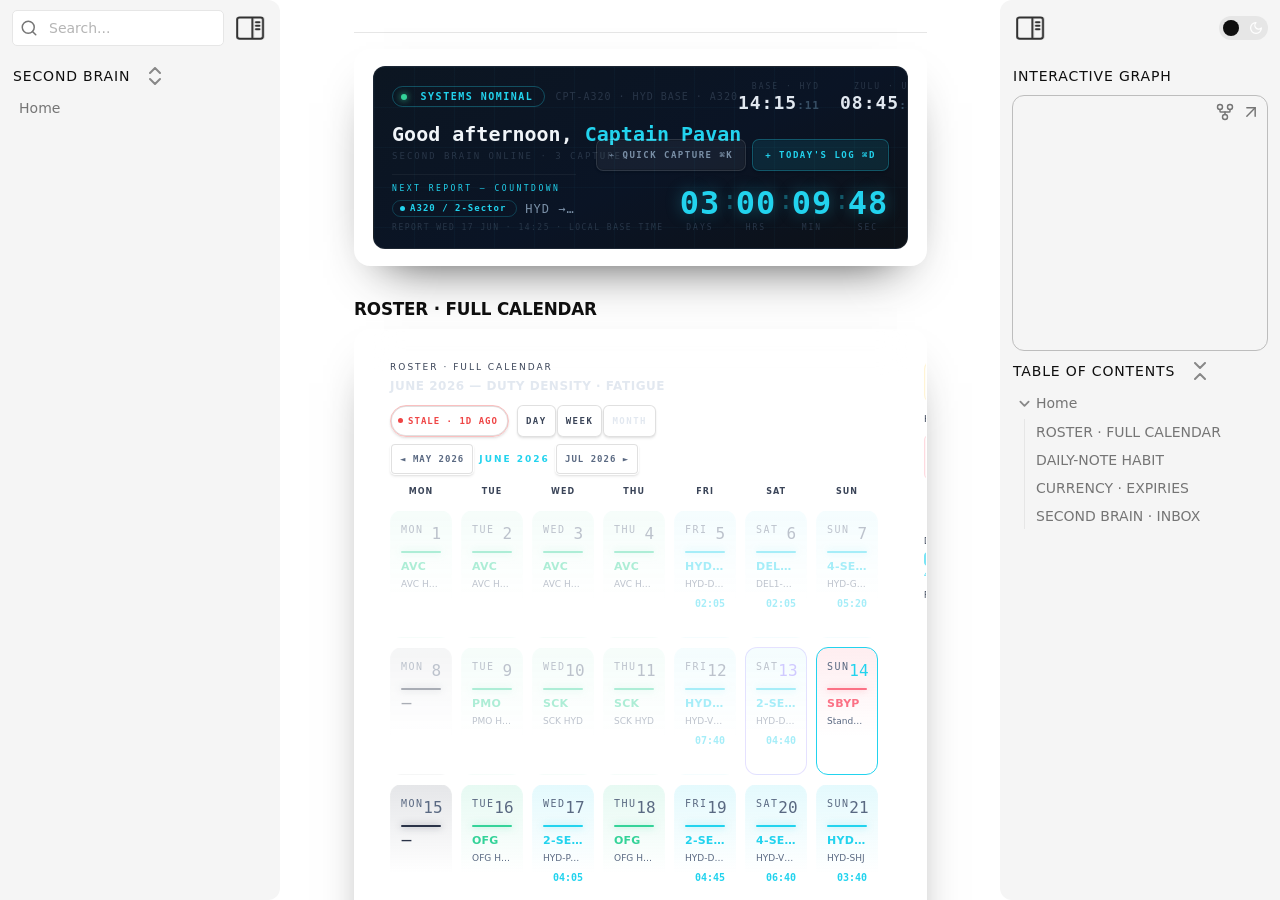
==== commit 002bfc72: "Update Home.md snapshot — 2026-06-14 15:13" ====
--- a/index.html
+++ b/index.html
@@ -538,4 +538,7 @@
 			<div class="graph-icon graph-global" role="button" aria-label="Global Graph" data-tooltip-position="top"><svg xmlns="http://www.w3.org/2000/svg" width="24" height="24" viewBox="0 0 24 24" fill="none" stroke="currentColor" stroke-width="2" stroke-linecap="round" stroke-linejoin="round" class="svg-icon lucide-git-fork"><circle cx="12" cy="18" r="3"></circle><circle cx="6" cy="6" r="3"></circle><circle cx="18" cy="6" r="3"></circle><path d="M18 9v2c0 .6-.4 1-1 1H7c-.6 0-1-.4-1-1V9"></path><path d="M12 12v3"></path></svg></div>
 			<canvas id="graph-canvas" class="hide" width="512px" height="512px"></canvas>
 		</div>
-		</div></div><div id="outline" class=" tree-container"><div class="feature-header"><div class="feature-title">Table Of Contents</div><button class="clickable-icon nav-action-button tree-collapse-all" aria-label="Collapse All"><svg xmlns="http://www.w3.org/2000/svg" width="24" height="24" viewBox="0 0 24 24" fill="none" stroke="currentColor" stroke-width="2" stroke-linecap="round" stroke-linejoin="round"></svg></button></div><div class="tree-item mod-collapsible" data-depth="1"><a class="tree-item-self is-clickable mod-collapsible" href="index.html#Home_0" data-path="#Home_0"><div class="tree-item-icon collapse-icon"><svg xmlns="http://www.w3.org/2000/svg" width="24" height="24" viewBox="0 0 24 24" fill="none" stroke="currentColor" stroke-width="2" stroke-linecap="round" stroke-linejoin="round" class="svg-icon right-triangle"><path d="M3 8L12 17L21 8"></path></svg></div><div class="tree-item-inner heading-link" heading-name="Home">Home</div></a><div class="tree-item-children"><div class="tree-item" data-depth="2"><a class="tree-item-self is-clickable" href="index.html#ROSTER_·_FULL_CALENDAR_0" data-path="#ROSTER_·_FULL_CALENDAR_0"><div class="tree-item-inner heading-link" heading-name="ROSTER · FULL CALENDAR">ROSTER · FULL CALENDAR</div></a><div class="tree-item-children"></div></div><div class="tree-item" data-depth="2"><a class="tree-item-self is-clickable" href="index.html#DAILY-NOTE_HABIT_0" data-path="#DAILY-NOTE_HABIT_0"><div class="tree-item-inner heading-link" heading-name="DAILY-NOTE HABIT">DAILY-NOTE HABIT</div></a><div class="tree-item-children"></div></div><div class="tree-item" data-depth="2"><a class="tree-item-self is-clickable" href="index.html#CURRENCY_·_EXPIRIES_0" data-path="#CURRENCY_·_EXPIRIES_0"><div class="tree-item-inner heading-link" heading-name="CURRENCY · EXPIRIES">CURRENCY · EXPIRIES</div></a><div class="tree-item-children"></div></div><div class="tree-item" data-depth="2"><a class="tree-item-self is-clickable" href="index.html#SECOND_BRAIN_·_INBOX_0" data-path="#SECOND_BRAIN_·_INBOX_0"><div class="tree-item-inner heading-link" heading-name="SECOND BRAIN · INBOX">SECOND BRAIN · INBOX</div></a><div class="tree-item-children"></div></div></div></div></div></div></div><script defer="">let rs = document.querySelector("#right-sidebar"); rs.classList.toggle("is-collapsed", window.innerWidth < 768); rs.style.setProperty("--sidebar-width", localStorage.getItem("sidebar-right-width"));</script></div></div></div></div></body></html>+		</div></div><div id="outline" class=" tree-container"><div class="feature-header"><div class="feature-title">Table Of Contents</div><button class="clickable-icon nav-action-button tree-collapse-all" aria-label="Collapse All"><svg xmlns="http://www.w3.org/2000/svg" width="24" height="24" viewBox="0 0 24 24" fill="none" stroke="currentColor" stroke-width="2" stroke-linecap="round" stroke-linejoin="round"></svg></button></div><div class="tree-item mod-collapsible" data-depth="1"><a class="tree-item-self is-clickable mod-collapsible" href="index.html#Home_0" data-path="#Home_0"><div class="tree-item-icon collapse-icon"><svg xmlns="http://www.w3.org/2000/svg" width="24" height="24" viewBox="0 0 24 24" fill="none" stroke="currentColor" stroke-width="2" stroke-linecap="round" stroke-linejoin="round" class="svg-icon right-triangle"><path d="M3 8L12 17L21 8"></path></svg></div><div class="tree-item-inner heading-link" heading-name="Home">Home</div></a><div class="tree-item-children"><div class="tree-item" data-depth="2"><a class="tree-item-self is-clickable" href="index.html#ROSTER_·_FULL_CALENDAR_0" data-path="#ROSTER_·_FULL_CALENDAR_0"><div class="tree-item-inner heading-link" heading-name="ROSTER · FULL CALENDAR">ROSTER · FULL CALENDAR</div></a><div class="tree-item-children"></div></div><div class="tree-item" data-depth="2"><a class="tree-item-self is-clickable" href="index.html#DAILY-NOTE_HABIT_0" data-path="#DAILY-NOTE_HABIT_0"><div class="tree-item-inner heading-link" heading-name="DAILY-NOTE HABIT">DAILY-NOTE HABIT</div></a><div class="tree-item-children"></div></div><div class="tree-item" data-depth="2"><a class="tree-item-self is-clickable" href="index.html#CURRENCY_·_EXPIRIES_0" data-path="#CURRENCY_·_EXPIRIES_0"><div class="tree-item-inner heading-link" heading-name="CURRENCY · EXPIRIES">CURRENCY · EXPIRIES</div></a><div class="tree-item-children"></div></div><div class="tree-item" data-depth="2"><a class="tree-item-self is-clickable" href="index.html#SECOND_BRAIN_·_INBOX_0" data-path="#SECOND_BRAIN_·_INBOX_0"><div class="tree-item-inner heading-link" heading-name="SECOND BRAIN · INBOX">SECOND BRAIN · INBOX</div></a><div class="tree-item-children"></div></div></div></div></div></div></div><script defer="">let rs = document.querySelector("#right-sidebar"); rs.classList.toggle("is-collapsed", window.innerWidth < 768); rs.style.setProperty("--sidebar-width", localStorage.getItem("sidebar-right-width"));</script></div></div></div></div>
+<link rel="stylesheet" href="enhance.css">
+<script src="enhance.js" defer></script>
+</body></html>
--- a/enhance.css
+++ b/enhance.css
@@ -0,0 +1,74 @@
+/* Cockpit Home — Day/Week view styling (pairs with enhance.js) */
+
+.ck-day.ck-clickable { transition: transform .08s ease, box-shadow .12s ease; }
+.ck-day.ck-clickable:hover {
+  transform: translateY(-1px);
+  box-shadow: 0 4px 14px rgba(0,0,0,.45);
+  filter: brightness(1.12);
+}
+
+.ck-view { margin-top: 4px; font-family: 'JetBrains Mono', monospace; }
+
+/* shared nav bar (prev / title / next) */
+.ck-nav-bar {
+  display: flex; align-items: center; justify-content: space-between;
+  margin-bottom: 10px;
+}
+.ck-nav-title {
+  font-size: 11px; font-weight: 700; letter-spacing: 1.5px; color: #22d3ee;
+  text-transform: uppercase;
+}
+.ck-step {
+  background: rgba(255,255,255,0.04); border: 1px solid rgba(255,255,255,0.09);
+  border-radius: 5px; color: #5a6982; cursor: pointer;
+  font-family: 'JetBrains Mono', monospace; font-size: 9px; font-weight: 700;
+  letter-spacing: 1px; padding: 4px 10px;
+}
+.ck-step:hover { color: #e2e8f0; border-color: rgba(34,211,238,.5); }
+
+/* ---- Day view ---- */
+.ck-day-card {
+  position: relative; border: 1px solid rgba(255,255,255,.08);
+  border-radius: 10px; padding: 18px 18px 20px;
+  background: linear-gradient(180deg, rgba(255,255,255,.03), transparent 70%);
+  overflow: hidden;
+}
+.ck-day-bar {
+  position: absolute; top: 0; left: 0; right: 0; height: 3px;
+  box-shadow: 0 0 12px currentColor;
+}
+.ck-day-type {
+  font-size: 9px; font-weight: 700; letter-spacing: 2px;
+  text-transform: uppercase; margin-bottom: 6px;
+}
+.ck-day-label { font-size: 26px; font-weight: 800; letter-spacing: .5px; }
+.ck-day-sub { font-size: 12px; color: #8696b3; margin-top: 4px; }
+.ck-day-block {
+  margin-top: 14px; font-size: 11px; letter-spacing: 1px; color: #5a6982;
+}
+
+/* ---- Week view ---- */
+.ck-week-list { display: flex; flex-direction: column; gap: 4px; }
+.ck-week-row {
+  display: grid;
+  grid-template-columns: 64px 1fr auto auto;
+  gap: 10px; align-items: center; text-align: left;
+  width: 100%;
+  background: rgba(255,255,255,.02);
+  border: 1px solid rgba(255,255,255,.06);
+  border-left: 3px solid #2a3348;
+  border-radius: 7px; padding: 9px 12px; cursor: pointer;
+  font-family: 'JetBrains Mono', monospace;
+}
+.ck-week-row:hover { background: rgba(255,255,255,.06); }
+.ck-week-row.is-sel { background: rgba(34,211,238,.10); border-color: rgba(34,211,238,.4); }
+.ck-week-dow { font-size: 9px; font-weight: 700; letter-spacing: 1px; color: #5a6982; }
+.ck-week-label { font-size: 12px; font-weight: 700; overflow: hidden; text-overflow: ellipsis; white-space: nowrap; }
+.ck-week-sub { font-size: 9px; color: #5a6982; overflow: hidden; text-overflow: ellipsis; white-space: nowrap; }
+.ck-week-block { font-size: 11px; font-weight: 700; color: #8696b3; }
+
+@media (max-width: 480px) {
+  .ck-week-row { grid-template-columns: 52px 1fr auto; }
+  .ck-week-sub { display: none; }
+  .ck-day-label { font-size: 22px; }
+}
